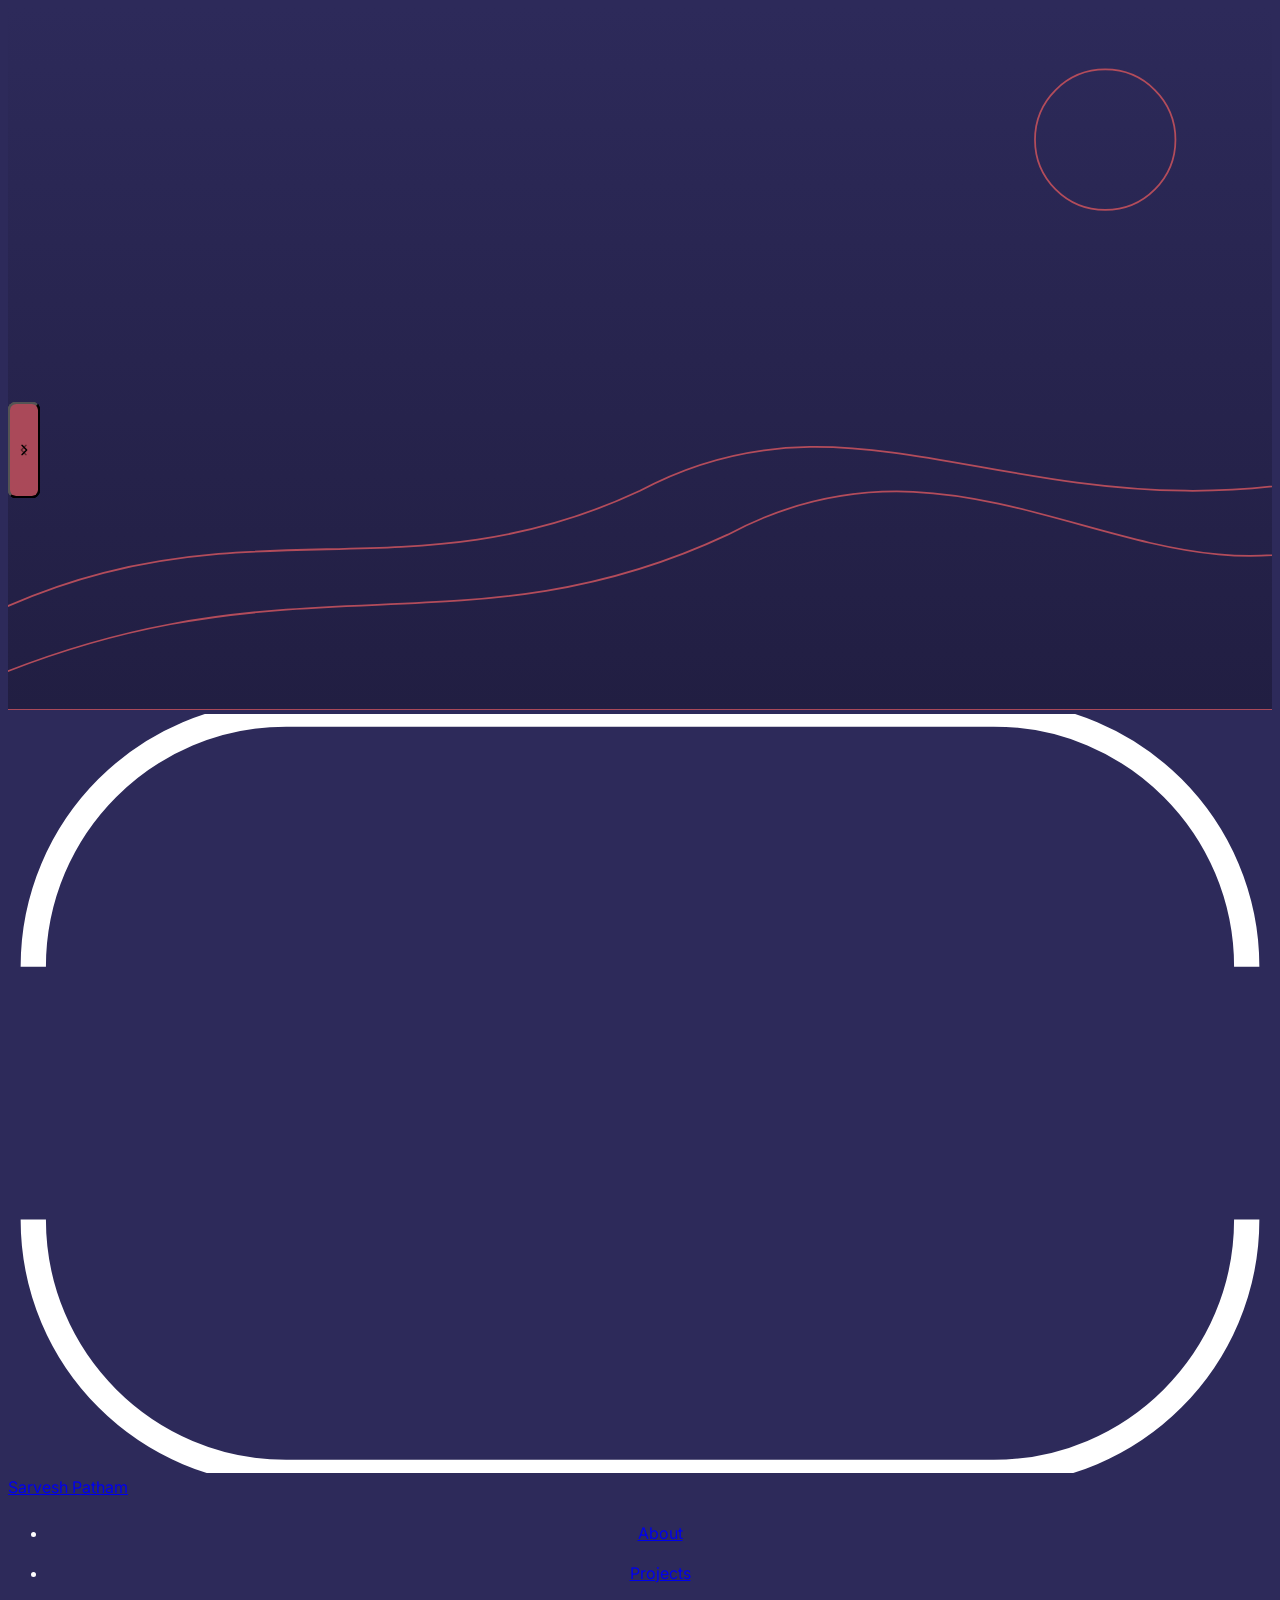
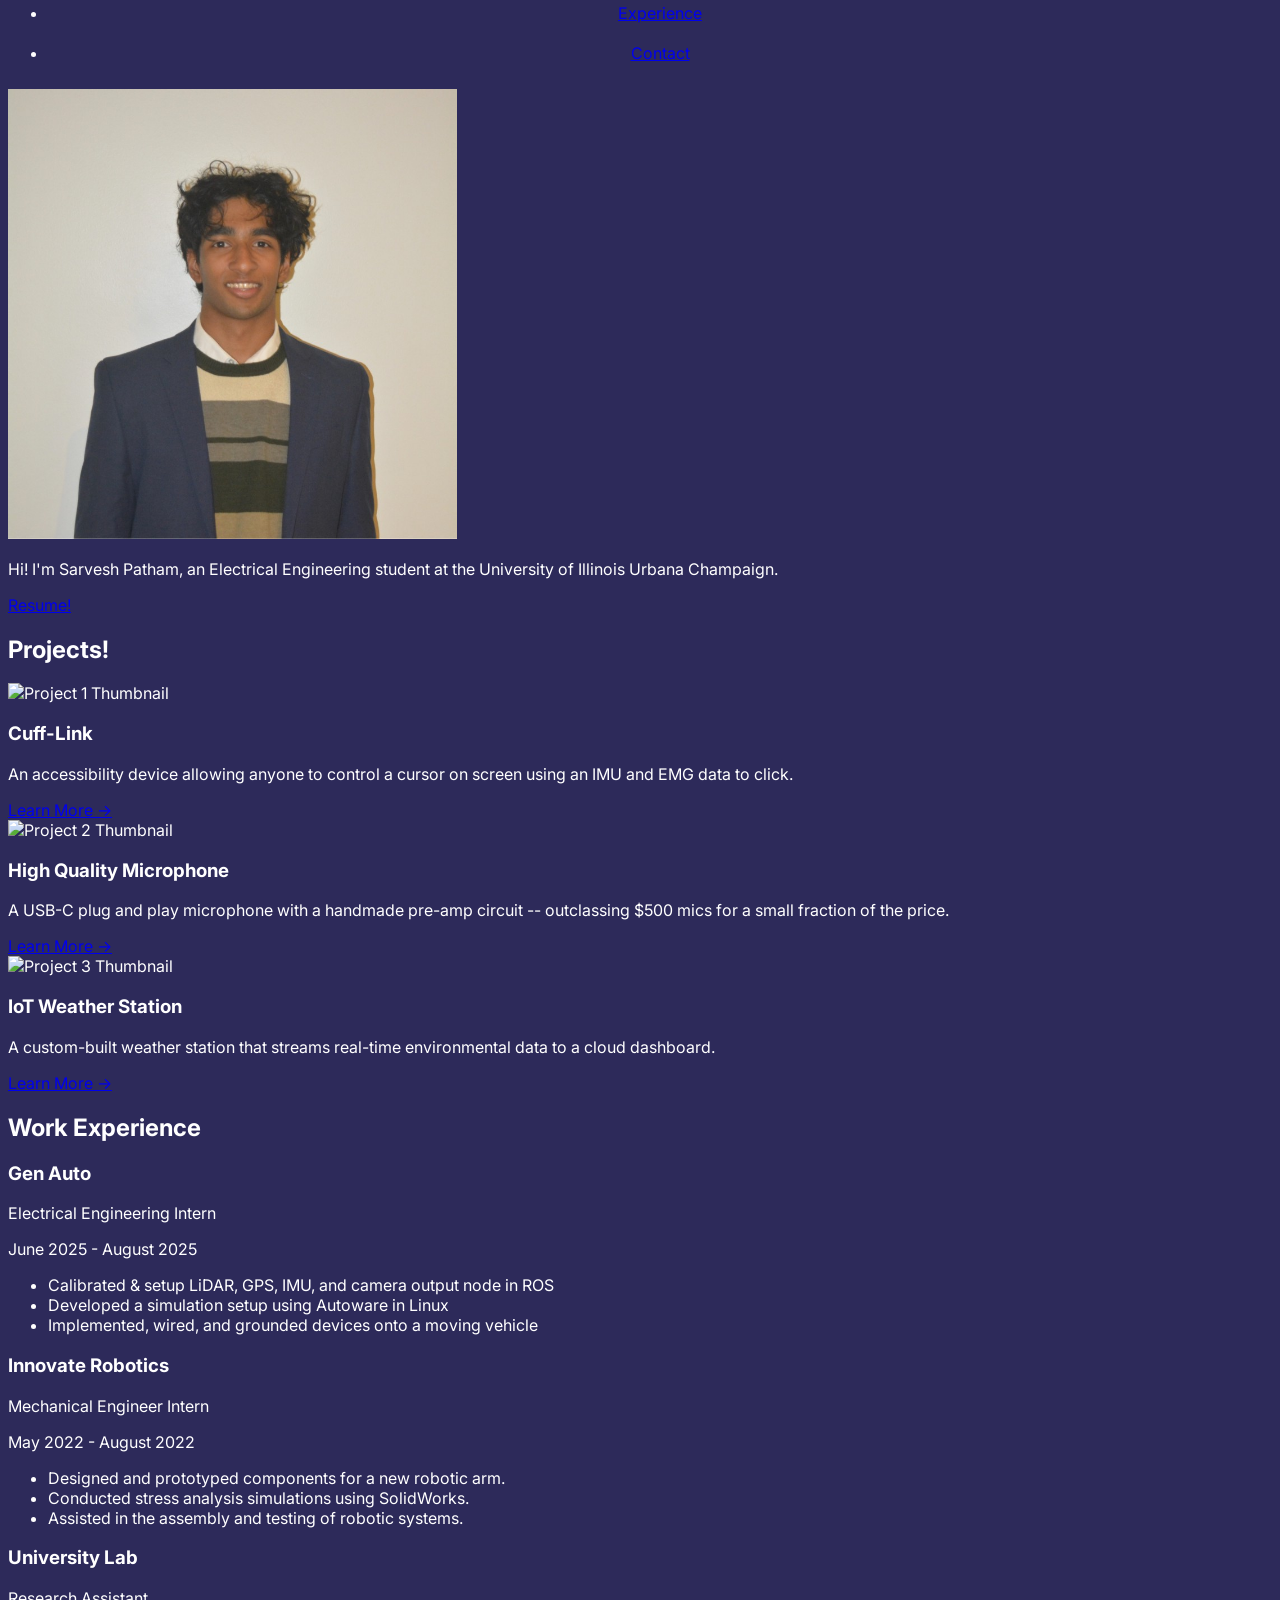
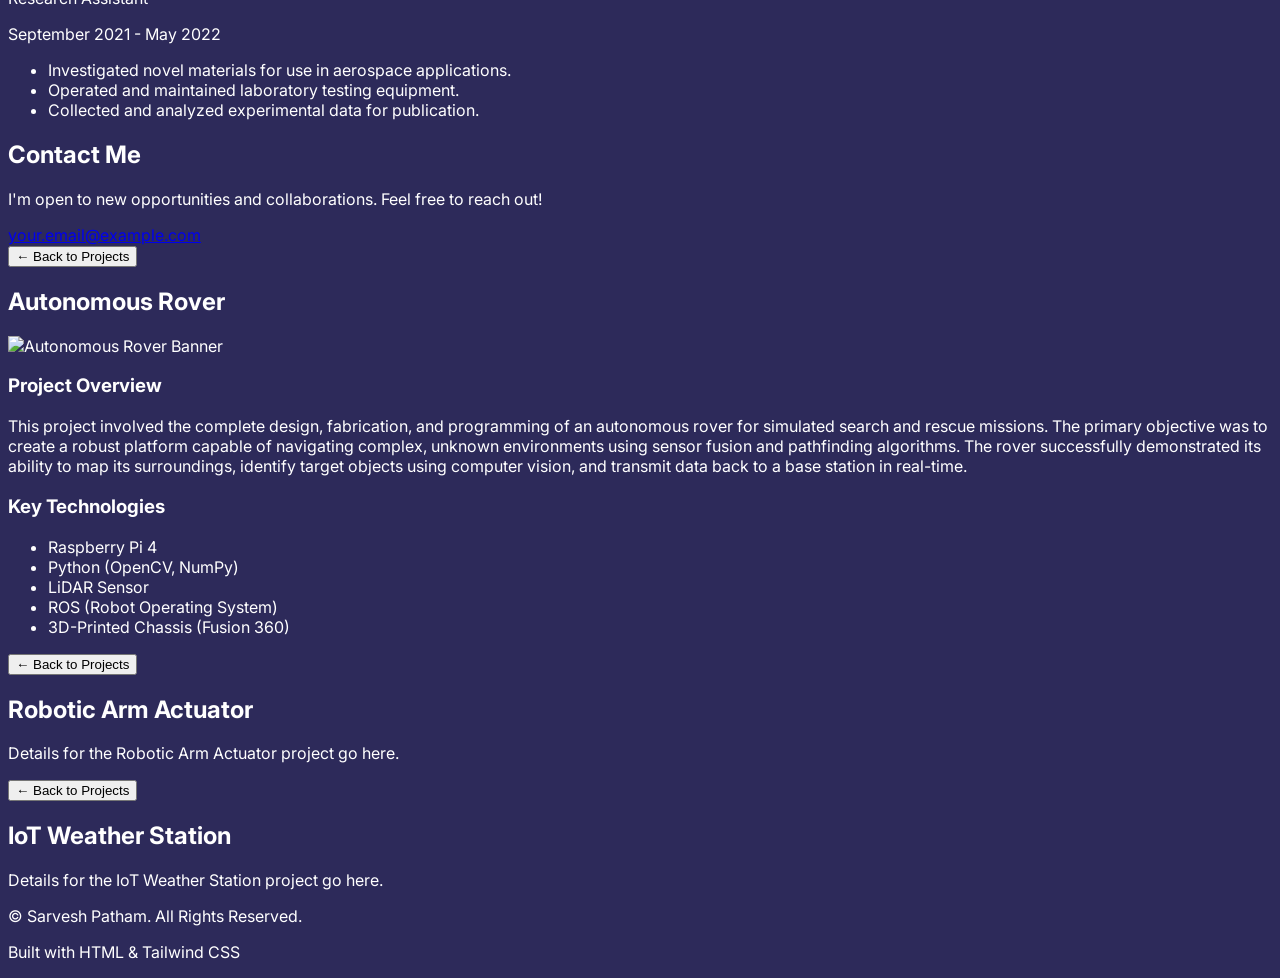
==== index.html @ 32feebdd "added Name, some projects, etc." ====
<!DOCTYPE html>
<html lang="en">
<head>
    <meta charset="UTF-8">
    <meta name="viewport" content="width=device-width, initial-scale=1.0">
    <title>Sarvesh Patham - Engineering Portfolio</title>
    
    <!-- Tailwind CSS -->
    <script src="https://cdn.tailwindcss.com"></script>
    
    <!-- Google Fonts: Inter -->
    <link rel="preconnect" href="https://fonts.googleapis.com">
    <link rel="preconnect" href="https://fonts.gstatic.com" crossorigin>
    <link href="https://fonts.googleapis.com/css2?family=Inter:wght@400;500;700&display=swap" rel="stylesheet">

    <style>
        /* Keyframes for a smoother, more performant glow animation */
        @keyframes smooth-pulse-glow {
            0%, 100% {
                transform: scale(1);
                opacity: 0.7;
            }
            50% {
                transform: scale(1.02); /* Slightly expand the glow layer */
                opacity: 1;
            }
        }

        /* The card container needs a relative position for the pseudo-element */
        .pulse-on-hover {
            position: relative;
        }

        /* Create a pseudo-element to act as the dedicated glow layer */
        .pulse-on-hover::after {
            content: '';
            position: absolute;
            top: 0;
            left: 0;
            right: 0;
            bottom: 0;
            border-radius: 0.75rem; /* Matches the parent card's rounded-xl */
            /* New, smaller glow effect */
            box-shadow: 0 0 15px rgba(179, 76, 91, 0.5);
            opacity: 0; /* Hidden by default */
            z-index: -1; /* Positioned behind the card content */
            transition: opacity 0.3s ease-in-out;
        }

        /* On hover, make the glow visible and start the animation */
        .pulse-on-hover:hover::after {
            opacity: 1;
            animation: smooth-pulse-glow 4s infinite ease-in-out;
        }

        /* Custom styles for the new color palette */
        html {
            scroll-behavior: smooth; /* Enables smooth scrolling for anchor links */
        }
        
        body {
            font-family: 'Inter', sans-serif;
            /* New dark blue-toned purple background */
            background-color: #2d2a5a;
            color: #ffffff;
        }
        
        /* Styles for the curved hover effect on navigation links */
        .nav-item-container {
            padding: 0.5rem 1rem;
            border: 2px solid transparent; 
            border-radius: 1.5rem; /* This creates the curved shape */
            transition: border-color 0.3s ease-in-out, box-shadow 0.3s ease-in-out;
            cursor: pointer;
            text-align: center; /* Centers the text inside */
        }

        .nav-item-container:hover {
            /* New TEAL border and shadow color on hover */
            border-color: rgba(76, 179, 164, 0.5);
            box-shadow: 0 0 10px rgba(76, 179, 164, 0.5);
        }
        
        /* Custom scrollbar hiding */
        .no-scrollbar::-webkit-scrollbar {
            display: none;
        }
        .no-scrollbar {
            -ms-overflow-style: none;  /* IE and Edge */
            scrollbar-width: none;  /* Firefox */
        }

        /* New styles for the scroll buttons */
        .scroller-btn {
            position: absolute;
            top: 50%;
            transform: translateY(-50%);
            z-index: 10;
            background-color: rgba(179, 76, 91, 0.5); /* #B34C5B with opacity */
            transition: all 0.3s ease;
            width: 2rem; /* Thin width */
            height: 6rem; /* Vertical height */
            border-radius: 0.5rem; /* Rounded corners */
            display: flex;
            align-items: center;
            justify-content: center;
        }

        .scroller-btn:hover {
            background-color: #B34C5B;
            box-shadow: 0 0 15px rgba(179, 76, 91, 0.7);
        }
    </style>
</head>
<body class="antialiased">

    <!-- SVG Background -->
    <svg class="fixed top-0 left-0 w-full h-full z-[-10] opacity-50" preserveAspectRatio="xMidYMid slice" viewBox="0 0 1440 800">
        <defs>
            <linearGradient id="skyGradient" x1="0.5" y1="0" x2="0.5" y2="1">
                <stop offset="0%" stop-color="#2d2a5a" />
                <stop offset="100%" stop-color="#211e42" />
            </linearGradient>
        </defs>
        <rect width="1440" height="800" fill="url(#skyGradient)" />
        <!-- Sun moved to the right -->
        <circle cx="1250" cy="150" r="80" stroke="#B34C5B" stroke-width="2" fill="none" />
        <path d="M-200 800 C 200 500, 400 700, 720 550 C 1000 400, 1200 650, 1640 500 L 1640 800 Z" stroke="#B34C5B" stroke-width="2" fill="none" />
        <path d="M-100 800 C 300 600, 500 750, 820 600 C 1100 450, 1300 700, 1540 600 L 1540 800 Z" stroke="#B34C5B" stroke-width="2" fill="none" />
    </svg>


    <!-- Left Sidebar Navigation -->
    <nav class="fixed top-0 left-0 h-screen w-44 bg-[#2d2a5a]/50 backdrop-blur-sm p-6 flex flex-col z-50">
        <div class="mb-12 relative flex items-center justify-center h-20">
            <!-- Decorative Line Art -->
            <svg class="absolute top-0 left-0 w-full h-full text-[#B34C5B] opacity-40 pointer-events-none" viewBox="0 0 100 60" fill="none" xmlns="http://www.w3.org/2000/svg" preserveAspectRatio="none">
                <path d="M2 20C2 8.95431 10.9543 0 22 0H78C89.0457 0 98 8.95431 98 20" stroke="currentColor" stroke-width="2"/>
                <path d="M2 40C2 51.0457 10.9543 60 22 60H78C89.0457 60 98 51.0457 98 40" stroke="currentColor" stroke-width="2"/>
            </svg>
            <!-- Link now goes to the #about section -->
            <a href="#about" class="main-nav-link text-3xl font-bold text-white hover:text-[#e08a98] transition-colors relative z-10 text-center">Sarvesh Patham</a>
        </div>
        <ul class="flex flex-col space-y-6">
            <li><div class="nav-item-container" data-target="#about"><a href="#about" class="text-lg pointer-events-none">About</a></div></li>
            <li><div class="nav-item-container" data-target="#projects"><a href="#projects" class="text-lg pointer-events-none">Projects</a></div></li>
            <li><div class="nav-item-container" data-target="#experience"><a href="#experience" class="text-lg pointer-events-none">Experience</a></div></li>
            <li><div class="nav-item-container" data-target="#contact"><a href="#contact" class="text-lg pointer-events-none">Contact</a></div></li>
        </ul>
    </nav>

    <!-- Main Content Wrapper -->
    <div class="ml-44">
        <main class="container mx-auto px-12">
            
            <div id="main-content-container">
                <!-- About Me Section -->
                <section id="about" class="pt-8 pb-20">
                    <div class="flex flex-col md:flex-row items-center justify-center gap-10">
                        <!-- Dog image placeholder - now taller -->
                        <img src="Portrait.jpg" alt="photo" class="w-full max-w-sm md:w-1/2 rounded-lg shadow-lg object-cover" style="max-height: 450px;">
                        <!-- Biography text -->
                        <div class="md:w-1/2 text-center md:text-left">
                             <p class="text-xl md:text-2xl text-gray-200">
                                Hi! I'm Sarvesh Patham, an Electrical Engineering student at the University of Illinois Urbana Champaign.
                            </p>
                            <!-- Resume Button -->
                            <a href="#" class="mt-8 inline-block bg-[#B34C5B] text-white font-bold py-2 px-8 rounded-full hover:bg-opacity-80 transition-all text-lg shadow-lg">Resume!</a>
                        </div>
                    </div>
                </section>

                <!-- Projects Section -->
                <section id="projects" class="py-20">
                    <h2 class="text-4xl font-bold text-center mb-12">Projects!</h2>
                    <div id="projects-wrapper" class="relative">
                        <!-- Left Scroll Button -->
                        <button id="projects-scroll-left" class="scroller-btn left-[-1rem]">
                            <svg class="w-6 h-6 text-white" fill="none" stroke="currentColor" viewBox="0 0 24 24" xmlns="http://www.w3.org/2000/svg"><path stroke-linecap="round" stroke-linejoin="round" stroke-width="2" d="M15 19l-7-7 7-7"></path></svg>
                        </button>
                        
                        <!-- Projects Swipe Container -->
                        <div id="projects-container" class="flex overflow-x-auto space-x-8 p-4 no-scrollbar snap-x snap-mandatory">
                            <!-- Project Card 1 -->
                            <div class="project-card flex-none w-10/12 md:w-2/5 bg-[#3a8c82]/80 backdrop-blur-sm rounded-xl overflow-hidden transform hover:-translate-y-1 transition-transform duration-300 pulse-on-hover snap-center">
                                <img src="https://placehold.co/600x400/4CB3A4/ffffff?text=Project+Image" alt="Project 1 Thumbnail" class="w-full h-56 object-cover">
                                <div class="p-6">
                                    <h3 class="text-2xl font-bold mb-2">Cuff-Link</h3>
                                    <p class="text-gray-300 mb-4">
                                        An accessibility device allowing anyone to control a cursor on screen using an IMU and EMG data to click.
                                    </p>
                                    <a href="#project-detail-1" class="project-link text-[#B34C5B] font-semibold hover:underline">Learn More &rarr;</a>
                                </div>
                            </div>

                            <!-- Project Card 2 -->
                            <div class="project-card flex-none w-10/12 md:w-2/5 bg-[#3a8c82]/80 backdrop-blur-sm rounded-xl overflow-hidden transform hover:-translate-y-1 transition-transform duration-300 pulse-on-hover snap-center">
                                <img src="https://placehold.co/600x400/4CB3A4/ffffff?text=Project+Image" alt="Project 2 Thumbnail" class="w-full h-56 object-cover">
                                <div class="p-6">
                                    <h3 class="text-2xl font-bold mb-2">High Quality Microphone</h3>
                                    <p class="text-gray-300 mb-4">
                                        A USB-C plug and play microphone with a handmade pre-amp circuit -- outclassing $500 mics for a small fraction of the price.
                                    </p>
                                    <a href="#project-detail-2" class="project-link text-[#B34C5B] font-semibold hover:underline">Learn More &rarr;</a>
                                </div>
                            </div>

                            <!-- Project Card 3 -->
                            <div class="project-card flex-none w-10/12 md:w-2/5 bg-[#3a8c82]/80 backdrop-blur-sm rounded-xl overflow-hidden transform hover:-translate-y-1 transition-transform duration-300 pulse-on-hover snap-center">
                                <img src="https://placehold.co/600x400/4CB3A4/ffffff?text=Project+Image" alt="Project 3 Thumbnail" class="w-full h-56 object-cover">
                                <div class="p-6">
                                    <h3 class="text-2xl font-bold mb-2">IoT Weather Station</h3>
                                    <p class="text-gray-300 mb-4">
                                        A custom-built weather station that streams real-time environmental data to a cloud dashboard.
                                    </p>
                                    <a href="#project-detail-3" class="project-link text-[#B34C5B] font-semibold hover:underline">Learn More &rarr;</a>
                                </div>
                            </div>
                        </div>
                        
                        <!-- Right Scroll Button -->
                         <button id="projects-scroll-right" class="scroller-btn right-[-1rem]">
                            <svg class="w-6 h-6 text-white" fill="none" stroke="currentColor" viewBox="0 0 24 24" xmlns="http://www.w3.org/2000/svg"><path stroke-linecap="round" stroke-linejoin="round" stroke-width="2" d="M9 5l7 7-7 7"></path></svg>
                        </button>
                    </div>
                </section>

                <!-- Experience Section -->
                <section id="experience" class="py-20">
                    <h2 class="text-4xl font-bold text-center mb-12">Work Experience</h2>
                    <div class="relative">
                        <!-- Left Scroll Button -->
                        <button id="exp-scroll-left" class="scroller-btn left-[-1rem]">
                            <svg class="w-6 h-6 text-white" fill="none" stroke="currentColor" viewBox="0 0 24 24" xmlns="http://www.w3.org/2000/svg"><path stroke-linecap="round" stroke-linejoin="round" stroke-width="2" d="M15 19l-7-7 7-7"></path></svg>
                        </button>

                        <!-- Experience Swipe Container -->
                        <div id="experience-container" class="flex overflow-x-auto space-x-8 p-4 no-scrollbar snap-x snap-mandatory">
                            <!-- Experience Card 1 -->
                            <div class="experience-card flex-none w-10/12 md:w-2/5 bg-[#3a8c82]/80 backdrop-blur-sm rounded-lg p-6 snap-center">
                                <h3 class="text-2xl font-bold">Gen Auto</h3>
                                <p class="text-[#e08a98] font-semibold">Electrical Engineering Intern</p>
                                <p class="text-gray-400 mb-4">June 2025 - August 2025</p>
                                <ul class="list-disc list-inside text-gray-300 space-y-2">
                                    <li>Calibrated & setup LiDAR, GPS, IMU, and camera output node in ROS</li>
                                    <li>Developed a simulation setup using Autoware in Linux</li>
                                    <li>Implemented, wired, and grounded devices onto a moving vehicle</li>
                                </ul>
                            </div>
                            <!-- Experience Card 2 -->
                            <div class="experience-card flex-none w-10/12 md:w-2/5 bg-[#3a8c82]/80 backdrop-blur-sm rounded-lg p-6 snap-center">
                                <h3 class="text-2xl font-bold">Innovate Robotics</h3>
                                <p class="text-[#e08a98] font-semibold">Mechanical Engineer Intern</p>
                                <p class="text-gray-400 mb-4">May 2022 - August 2022</p>
                                <ul class="list-disc list-inside text-gray-300 space-y-2">
                                    <li>Designed and prototyped components for a new robotic arm.</li>
                                    <li>Conducted stress analysis simulations using SolidWorks.</li>
                                    <li>Assisted in the assembly and testing of robotic systems.</li>
                                </ul>
                            </div>
                            <!-- Experience Card 3 -->
                            <div class="experience-card flex-none w-10/12 md:w-2/5 bg-[#3a8c82]/80 backdrop-blur-sm rounded-lg p-6 snap-center">
                                <h3 class="text-2xl font-bold">University Lab</h3>
                                <p class="text-[#e08a98] font-semibold">Research Assistant</p>
                                <p class="text-gray-400 mb-4">September 2021 - May 2022</p>
                                <ul class="list-disc list-inside text-gray-300 space-y-2">
                                    <li>Investigated novel materials for use in aerospace applications.</li>
                                    <li>Operated and maintained laboratory testing equipment.</li>
                                    <li>Collected and analyzed experimental data for publication.</li>
                                </ul>
                            </div>
                        </div>

                        <!-- Right Scroll Button -->
                        <button id="exp-scroll-right" class="scroller-btn right-[-1rem]">
                            <svg class="w-6 h-6 text-white" fill="none" stroke="currentColor" viewBox="0 0 24 24" xmlns="http://www.w3.org/2000/svg"><path stroke-linecap="round" stroke-linejoin="round" stroke-width="2" d="M9 5l7 7-7 7"></path></svg>
                        </button>
                    </div>
                </section>

                <!-- Contact Section (Placeholder) -->
                <section id="contact" class="text-center py-20">
                     <h2 class="text-4xl font-bold text-center mb-6">Contact Me</h2>
                     <p class="text-xl text-gray-300 mb-8">I'm open to new opportunities and collaborations. Feel free to reach out!</p>
                     <a href="mailto:your.email@example.com" class="mt-8 inline-block bg-[#B34C5B] text-white font-bold py-3 px-8 rounded-lg text-lg hover:bg-opacity-80 transition-all">
                        your.email@example.com
                    </a>
                </section>
            </div>

            <!-- Hidden Project Detail Sections -->
            <div id="project-details-container" class="hidden">
                <!-- Project 1 Detail Page -->
                <section id="project-detail-1" class="project-detail-page hidden py-8">
                    <button class="back-to-projects-btn text-[#e08a98] font-semibold hover:underline mb-8">&larr; Back to Projects</button>
                    <h2 class="text-5xl font-bold mb-4">Autonomous Rover</h2>
                    <img src="https://placehold.co/1200x600/4CB3A4/ffffff?text=Rover+Banner" alt="Autonomous Rover Banner" class="w-full rounded-lg shadow-lg mb-8">
                    <div class="grid grid-cols-1 md:grid-cols-3 gap-8">
                        <div class="md:col-span-2">
                            <h3 class="text-3xl font-bold mb-4">Project Overview</h3>
                            <p class="text-lg text-gray-300 leading-relaxed">
                                This project involved the complete design, fabrication, and programming of an autonomous rover for simulated search and rescue missions. The primary objective was to create a robust platform capable of navigating complex, unknown environments using sensor fusion and pathfinding algorithms. The rover successfully demonstrated its ability to map its surroundings, identify target objects using computer vision, and transmit data back to a base station in real-time.
                            </p>
                        </div>
                        <div>
                            <h3 class="text-3xl font-bold mb-4">Key Technologies</h3>
                            <ul class="list-disc list-inside text-lg text-gray-300 space-y-2">
                                <li>Raspberry Pi 4</li>
                                <li>Python (OpenCV, NumPy)</li>
                                <li>LiDAR Sensor</li>
                                <li>ROS (Robot Operating System)</li>
                                <li>3D-Printed Chassis (Fusion 360)</li>
                            </ul>
                        </div>
                    </div>
                </section>

                <!-- Project 2 Detail Page (Template) -->
                <section id="project-detail-2" class="project-detail-page hidden py-8">
                    <button class="back-to-projects-btn text-[#e08a98] font-semibold hover:underline mb-8">&larr; Back to Projects</button>
                    <h2 class="text-5xl font-bold mb-4">Robotic Arm Actuator</h2>
                     <p class="text-lg text-gray-300">Details for the Robotic Arm Actuator project go here.</p>
                </section>

                <!-- Project 3 Detail Page (Template) -->
                <section id="project-detail-3" class="project-detail-page hidden py-8">
                    <button class="back-to-projects-btn text-[#e08a98] font-semibold hover:underline mb-8">&larr; Back to Projects</button>
                    <h2 class="text-5xl font-bold mb-4">IoT Weather Station</h2>
                     <p class="text-lg text-gray-300">Details for the IoT Weather Station project go here.</p>
                </section>
            </div>

        </main>

        <!-- Footer -->
        <footer class="bg-gray-900 bg-opacity-50 mt-20">
            <div class="container mx-auto px-6 py-8 text-center text-gray-400">
                <p>&copy; Sarvesh Patham. All Rights Reserved.</p>
                <p class="mt-2">Built with HTML & Tailwind CSS</p>
            </div>
        </footer>
    </div>

    <script>
        // --- Page Navigation Logic ---
        const mainContentContainer = document.getElementById('main-content-container');
        const projectDetailsContainer = document.getElementById('project-details-container');
        const projectLinks = document.querySelectorAll('.project-link');
        const backButtons = document.querySelectorAll('.back-to-projects-btn');
        const navItemContainers = document.querySelectorAll('.nav-item-container');
        const mainNameLink = document.querySelector('a.main-nav-link');

        function showProjectPage(projectId) {
            mainContentContainer.classList.add('hidden');
            projectDetailsContainer.classList.remove('hidden');
            
            document.querySelectorAll('.project-detail-page').forEach(page => {
                page.classList.add('hidden');
            });

            const targetPage = document.querySelector(projectId);
            if (targetPage) {
                targetPage.classList.remove('hidden');
                window.scrollTo(0, 0);
            }
        }

        function showMainContent() {
            projectDetailsContainer.classList.add('hidden');
            mainContentContainer.classList.remove('hidden');
        }

        projectLinks.forEach(link => {
            link.addEventListener('click', (e) => {
                e.preventDefault();
                showProjectPage(link.getAttribute('href'));
            });
        });

        backButtons.forEach(button => {
            button.addEventListener('click', (e) => {
                e.preventDefault();
                showMainContent();
                const projectsSection = document.getElementById('projects');
                projectsSection.scrollIntoView({ behavior: 'smooth', block: 'start' });
            });
        });

        // Corrected Scroll Logic for Sidebar
        function handleNavClick(targetId) {
             const targetElement = document.querySelector(targetId);
            if (!targetElement) return;

            if (mainContentContainer.classList.contains('hidden')) {
                showMainContent();
                requestAnimationFrame(() => {
                     targetElement.scrollIntoView({ behavior: 'smooth', block: 'start' });
                });
            } else {
                targetElement.scrollIntoView({ behavior: 'smooth', block: 'start' });
            }
        }

        navItemContainers.forEach(container => {
            container.addEventListener('click', () => {
                handleNavClick(container.querySelector('a').getAttribute('href'));
            });
        });

        if(mainNameLink) {
            mainNameLink.addEventListener('click', (e) => {
                e.preventDefault();
                handleNavClick(mainNameLink.getAttribute('href'));
            });
        }


        // --- Generic Snap Scroller ---
        function setupSnapScroller(containerId, leftBtnId, rightBtnId, cardSelector) {
            const container = document.getElementById(containerId);
            const leftBtn = document.getElementById(leftBtnId);
            const rightBtn = document.getElementById(rightBtnId);

            if (container && leftBtn && rightBtn) {
                const cards = container.querySelectorAll(cardSelector);
                if (cards.length === 0) return;

                const cardWidth = cards[0].offsetWidth;
                const gap = parseInt(window.getComputedStyle(container).gap, 10) || 32;
                
                rightBtn.addEventListener('click', () => {
                    container.scrollBy({ left: cardWidth + gap, behavior: 'smooth' });
                });

                leftBtn.addEventListener('click', () => {
                    container.scrollBy({ left: -(cardWidth + gap), behavior: 'smooth' });
                });
            }
        }
        setupSnapScroller('experience-container', 'exp-scroll-left', 'exp-scroll-right', '.experience-card');
        setupSnapScroller('projects-container', 'projects-scroll-left', 'projects-scroll-right', '.project-card');

    </script>

</body>
</html>
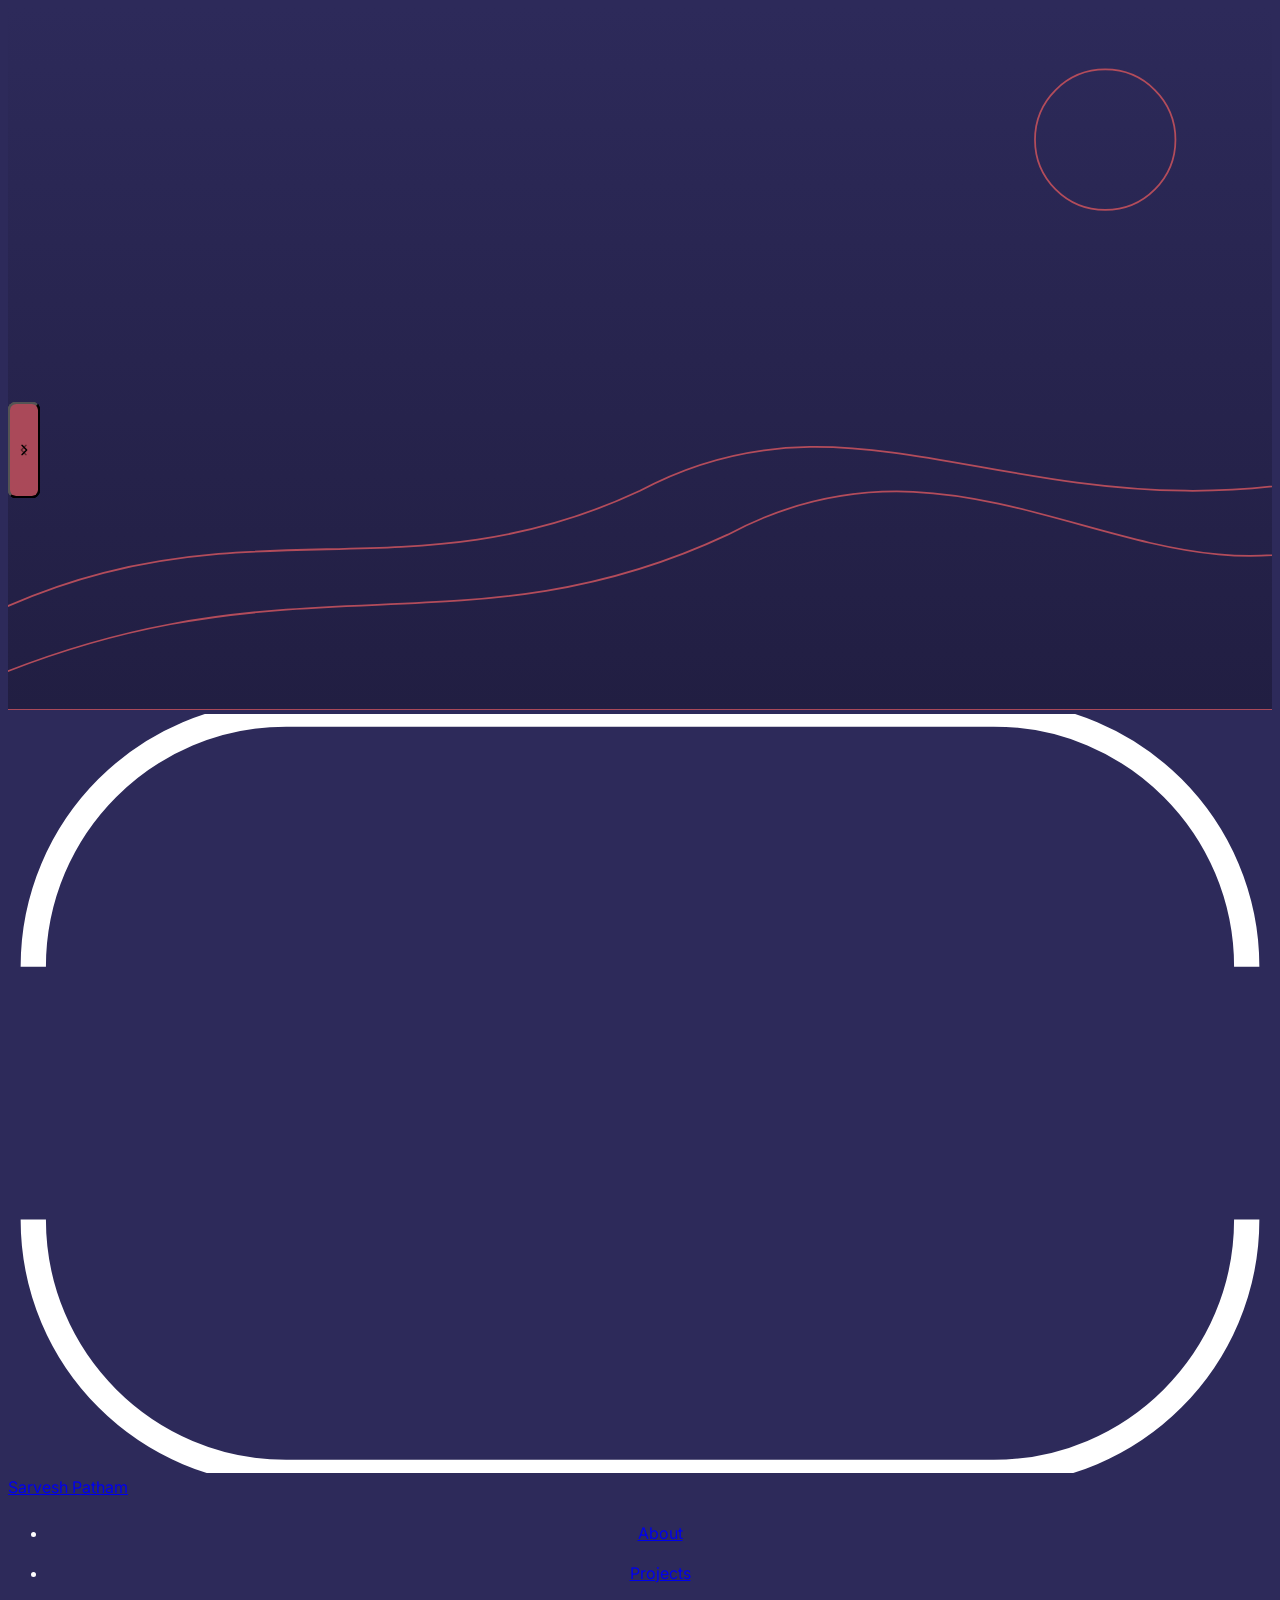
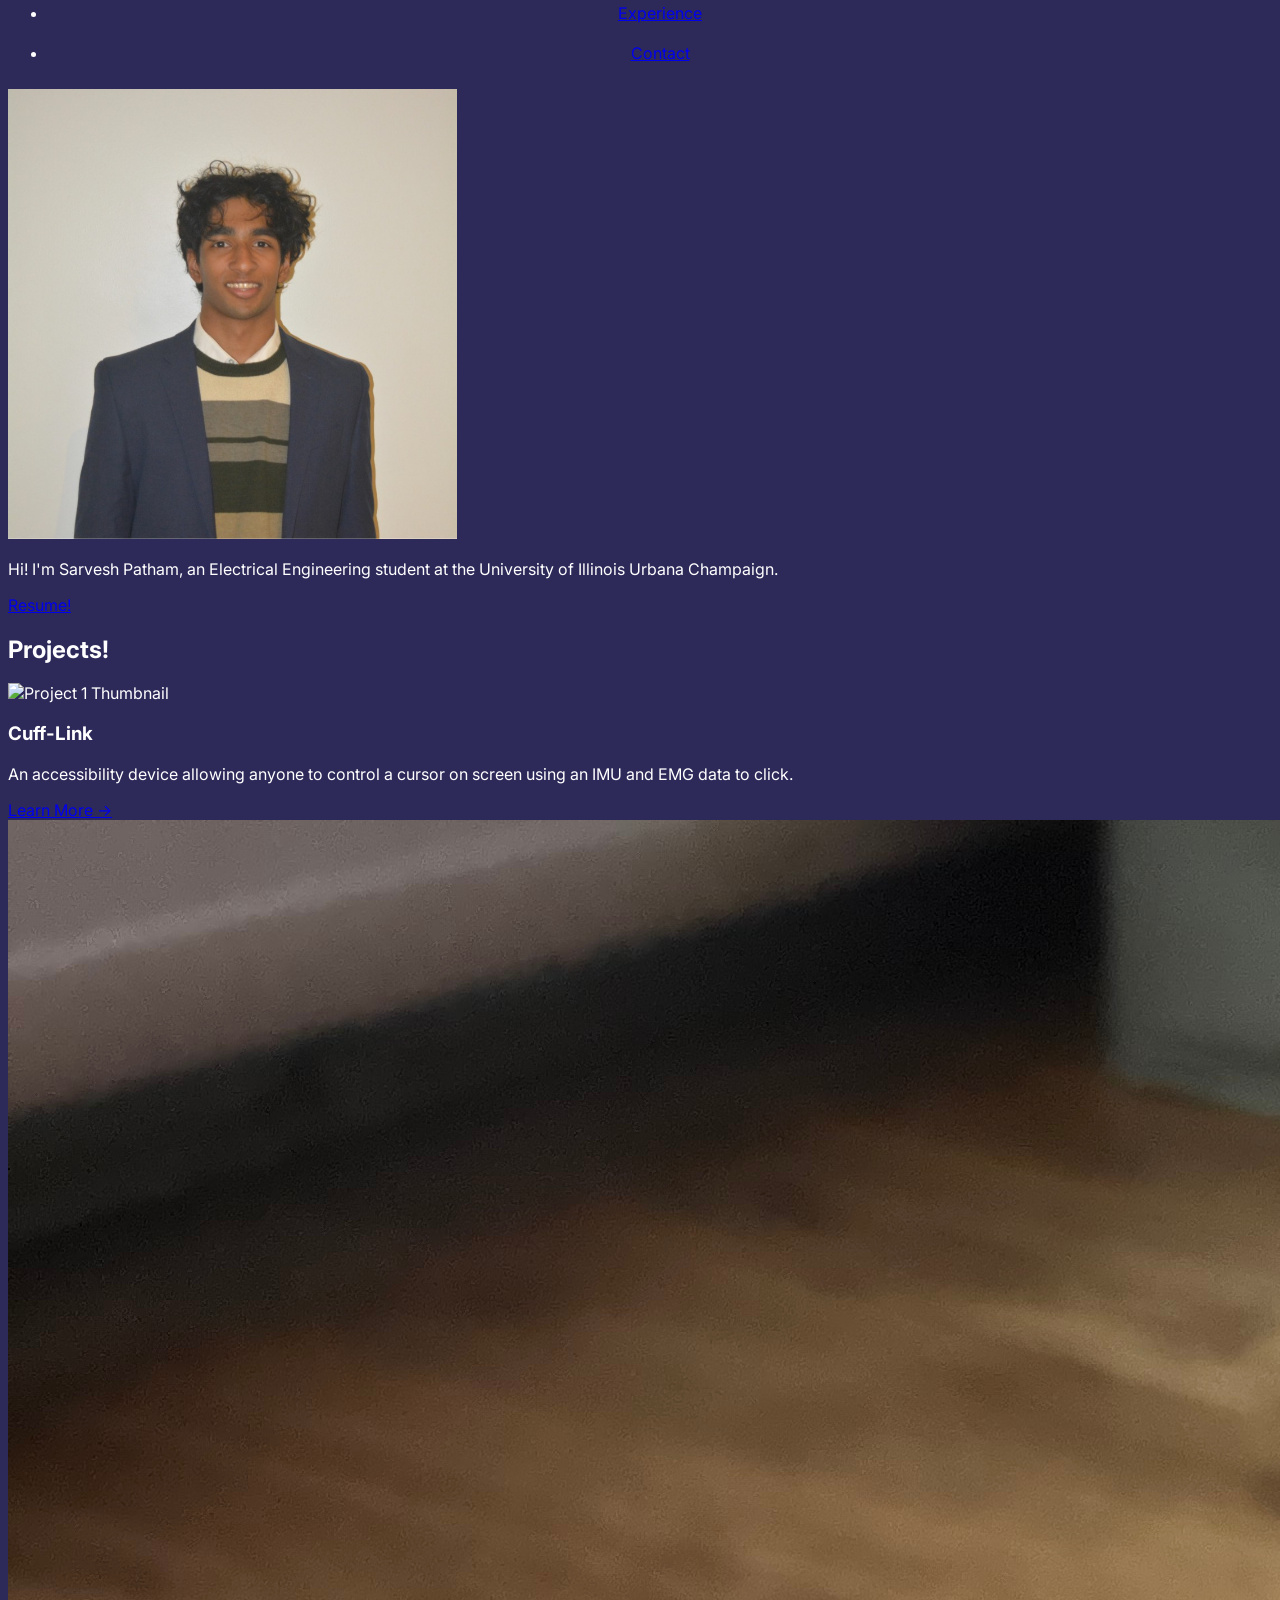
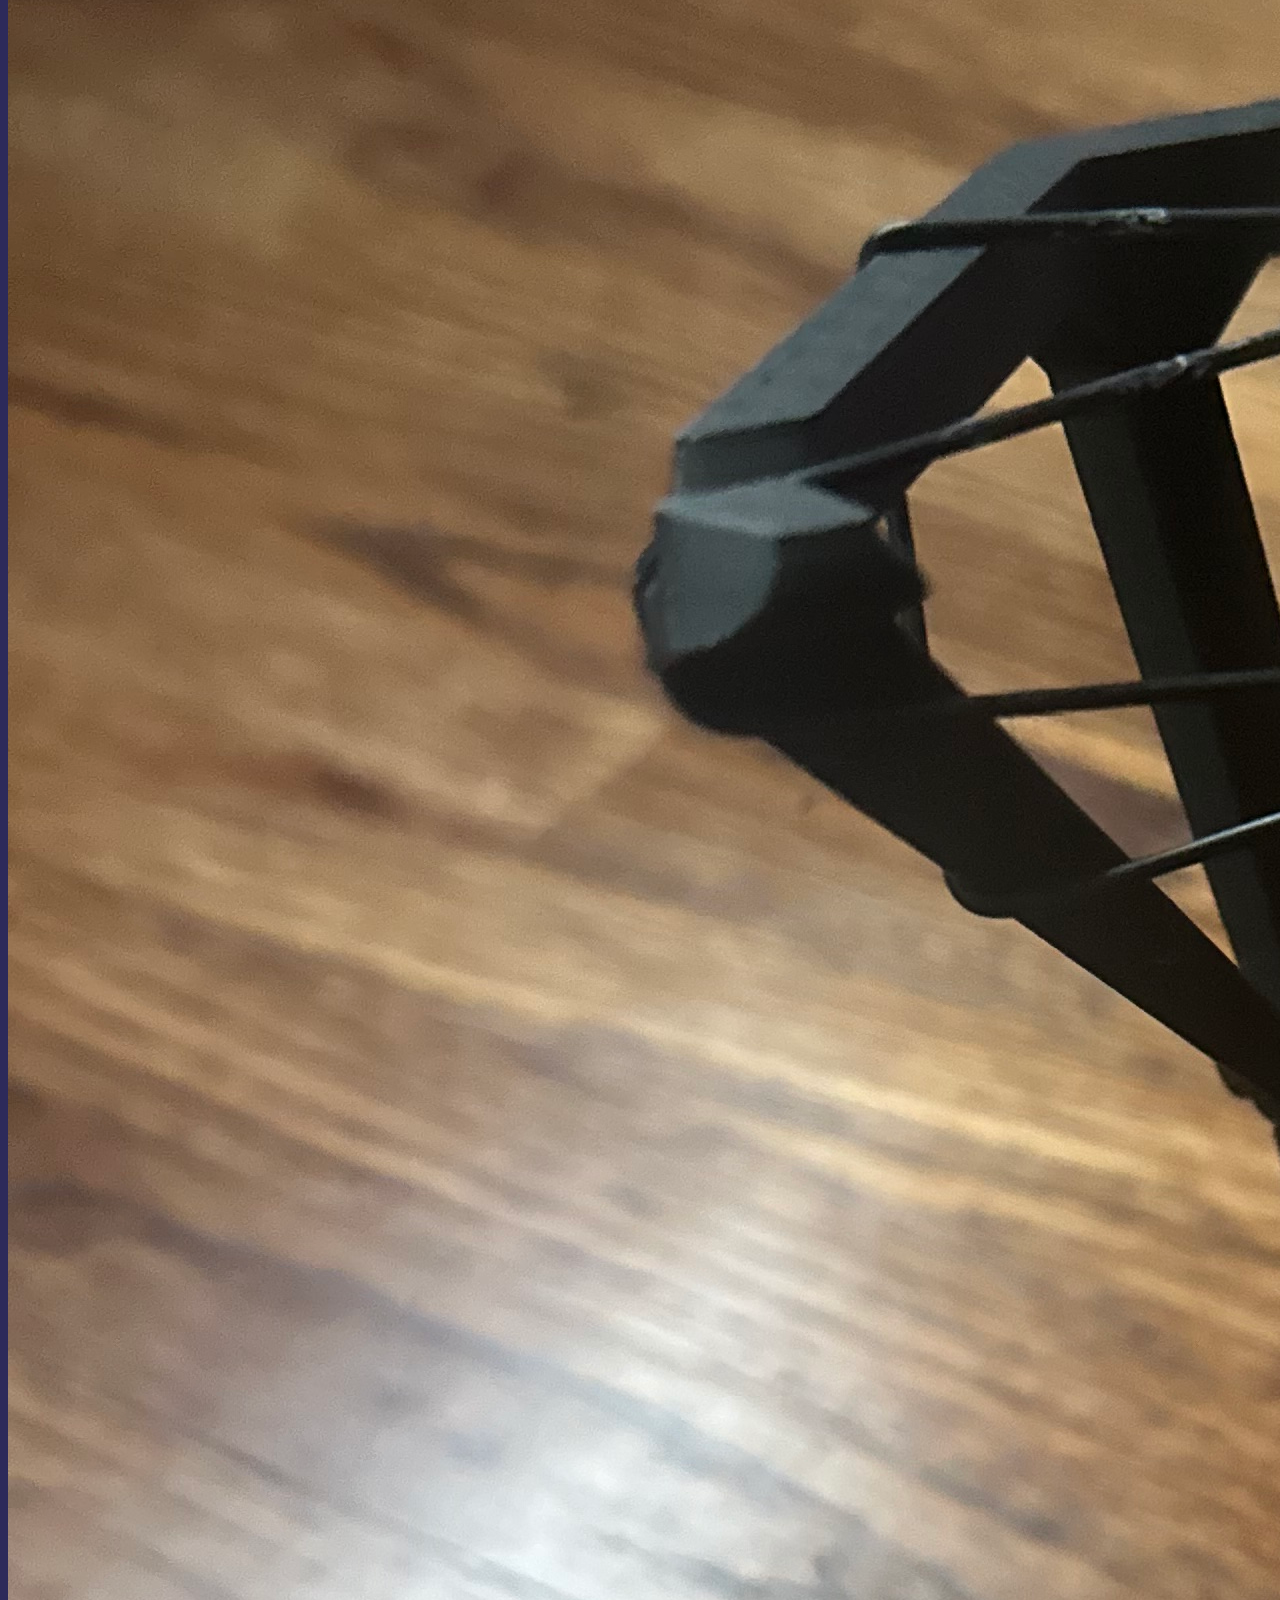
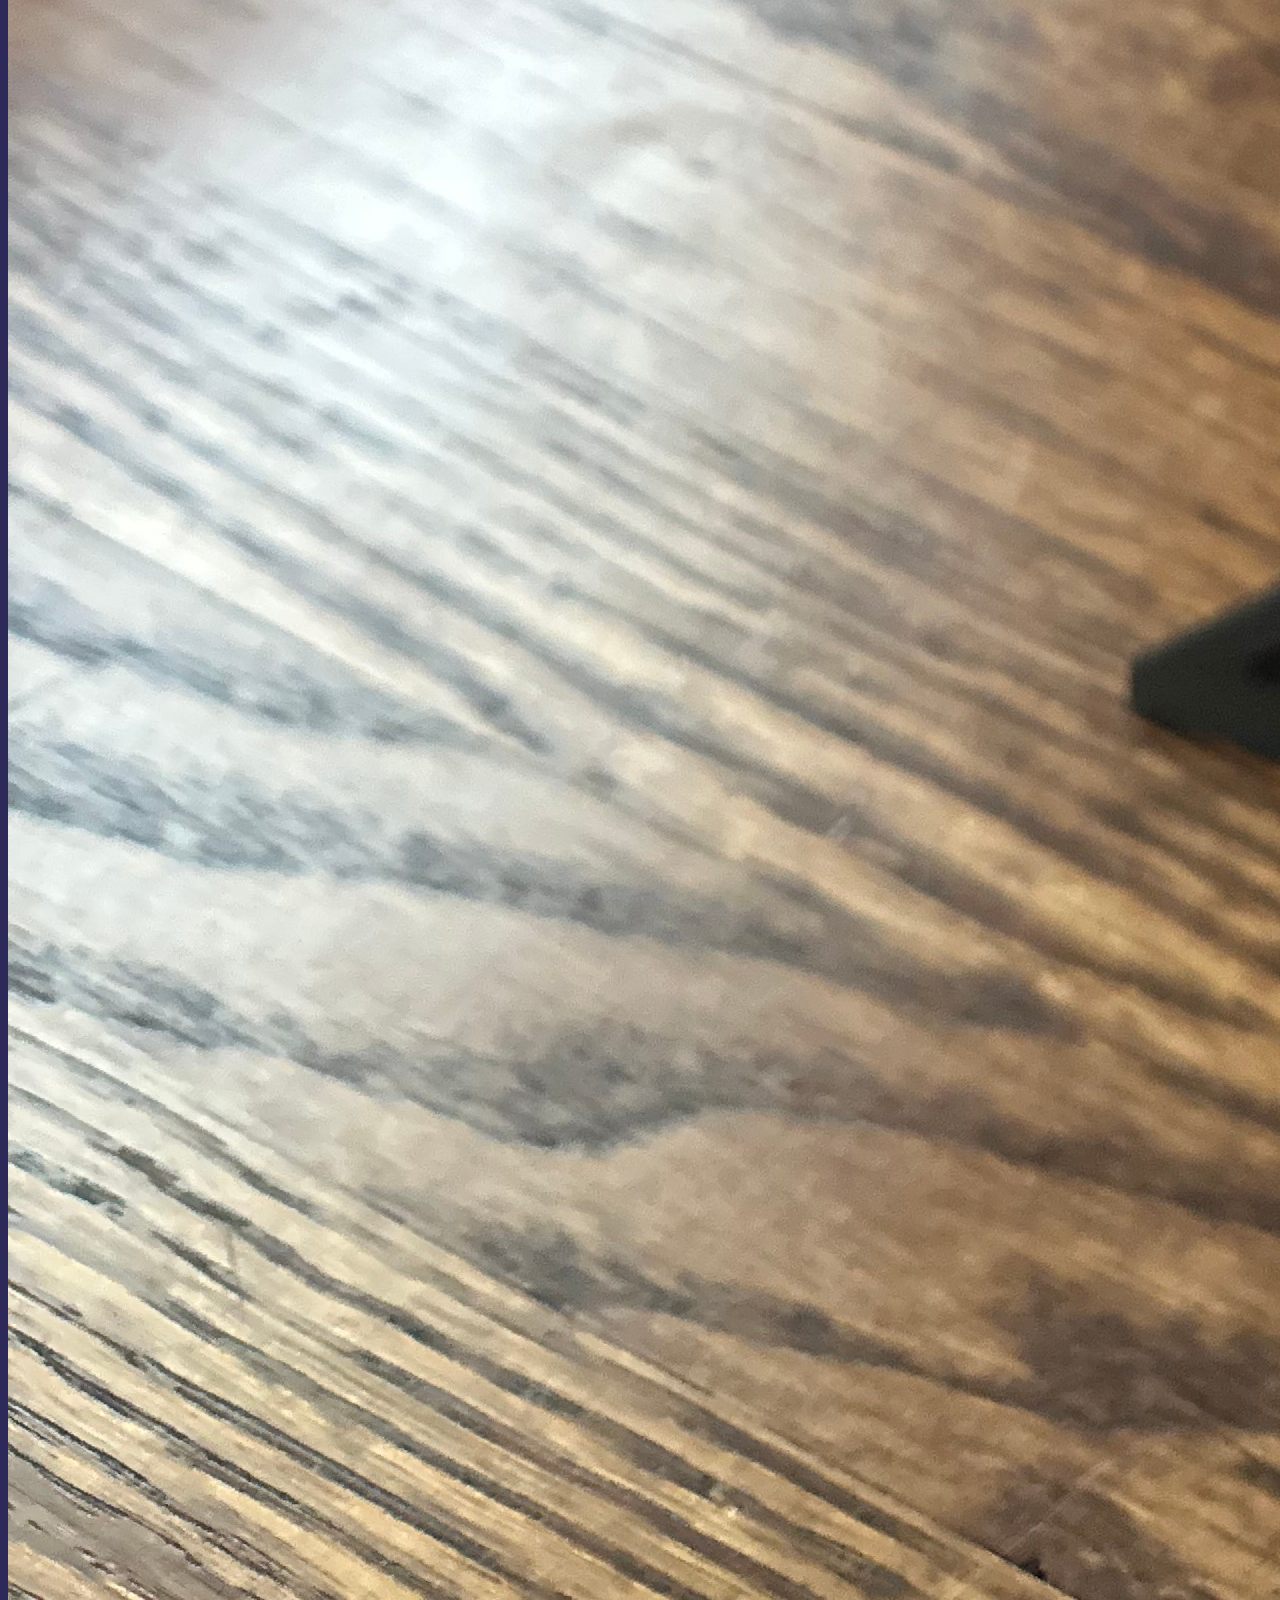
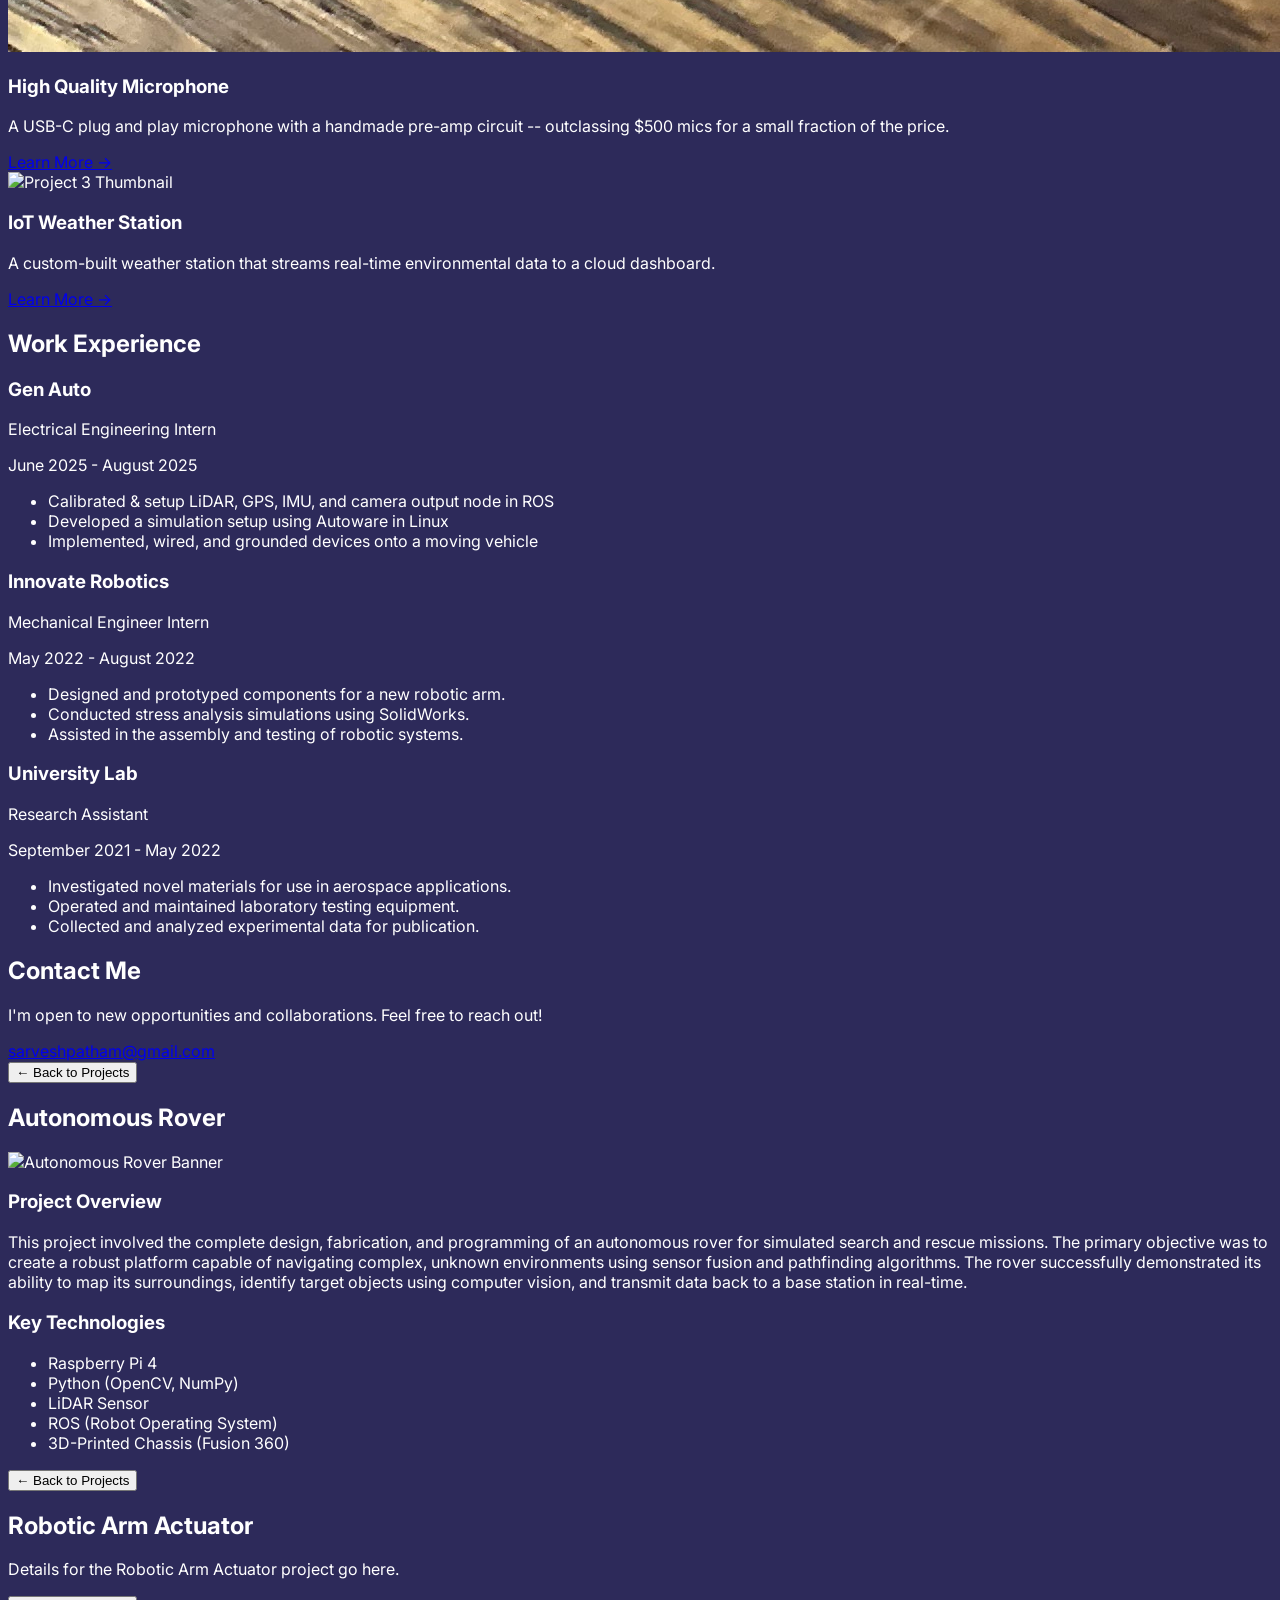
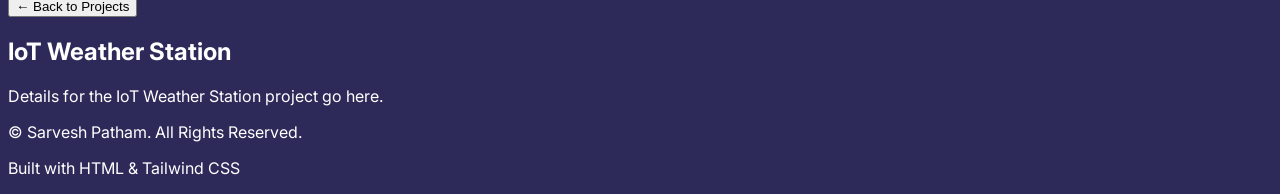
==== commit db6cda03: "added some images and email copy capabilities" ====
--- a/index.html
+++ b/index.html
@@ -165,7 +165,7 @@
                                 Hi! I'm Sarvesh Patham, an Electrical Engineering student at the University of Illinois Urbana Champaign.
                             </p>
                             <!-- Resume Button -->
-                            <a href="#" class="mt-8 inline-block bg-[#B34C5B] text-white font-bold py-2 px-8 rounded-full hover:bg-opacity-80 transition-all text-lg shadow-lg">Resume!</a>
+                            <a href="Resume_Sarvesh_Patham.pdf" class="mt-8 inline-block bg-[#B34C5B] text-white font-bold py-2 px-8 rounded-full hover:bg-opacity-80 transition-all text-lg shadow-lg">Resume!</a>
                         </div>
                     </div>
                 </section>
@@ -183,7 +183,7 @@
                         <div id="projects-container" class="flex overflow-x-auto space-x-8 p-4 no-scrollbar snap-x snap-mandatory">
                             <!-- Project Card 1 -->
                             <div class="project-card flex-none w-10/12 md:w-2/5 bg-[#3a8c82]/80 backdrop-blur-sm rounded-xl overflow-hidden transform hover:-translate-y-1 transition-transform duration-300 pulse-on-hover snap-center">
-                                <img src="https://placehold.co/600x400/4CB3A4/ffffff?text=Project+Image" alt="Project 1 Thumbnail" class="w-full h-56 object-cover">
+                                <img src="CuffLinkPhotoShoot.png" alt="Project 1 Thumbnail" class="w-full h-56 object-cover">
                                 <div class="p-6">
                                     <h3 class="text-2xl font-bold mb-2">Cuff-Link</h3>
                                     <p class="text-gray-300 mb-4">
@@ -195,7 +195,7 @@
 
                             <!-- Project Card 2 -->
                             <div class="project-card flex-none w-10/12 md:w-2/5 bg-[#3a8c82]/80 backdrop-blur-sm rounded-xl overflow-hidden transform hover:-translate-y-1 transition-transform duration-300 pulse-on-hover snap-center">
-                                <img src="https://placehold.co/600x400/4CB3A4/ffffff?text=Project+Image" alt="Project 2 Thumbnail" class="w-full h-56 object-cover">
+                                <img src="Microphone.JPG" alt="Project 2 Thumbnail" class="w-full h-56 object-cover">
                                 <div class="p-6">
                                     <h3 class="text-2xl font-bold mb-2">High Quality Microphone</h3>
                                     <p class="text-gray-300 mb-4">
@@ -282,8 +282,8 @@
                 <section id="contact" class="text-center py-20">
                      <h2 class="text-4xl font-bold text-center mb-6">Contact Me</h2>
                      <p class="text-xl text-gray-300 mb-8">I'm open to new opportunities and collaborations. Feel free to reach out!</p>
-                     <a href="mailto:your.email@example.com" class="mt-8 inline-block bg-[#B34C5B] text-white font-bold py-3 px-8 rounded-lg text-lg hover:bg-opacity-80 transition-all">
-                        your.email@example.com
+                     <a href="mailto:sarveshpatham@gmail.com" class="mt-8 inline-block bg-[#B34C5B] text-white font-bold py-3 px-8 rounded-lg text-lg hover:bg-opacity-80 transition-all" onclick = "navigator.clipboard.writeText('sarveshpatham@gmail.com'); alert('Copied Email!'); return false;">
+                        sarveshpatham@gmail.com
                     </a>
                 </section>
             </div>
@@ -443,4 +443,4 @@
     </script>
 
 </body>
-</html>
+</html>
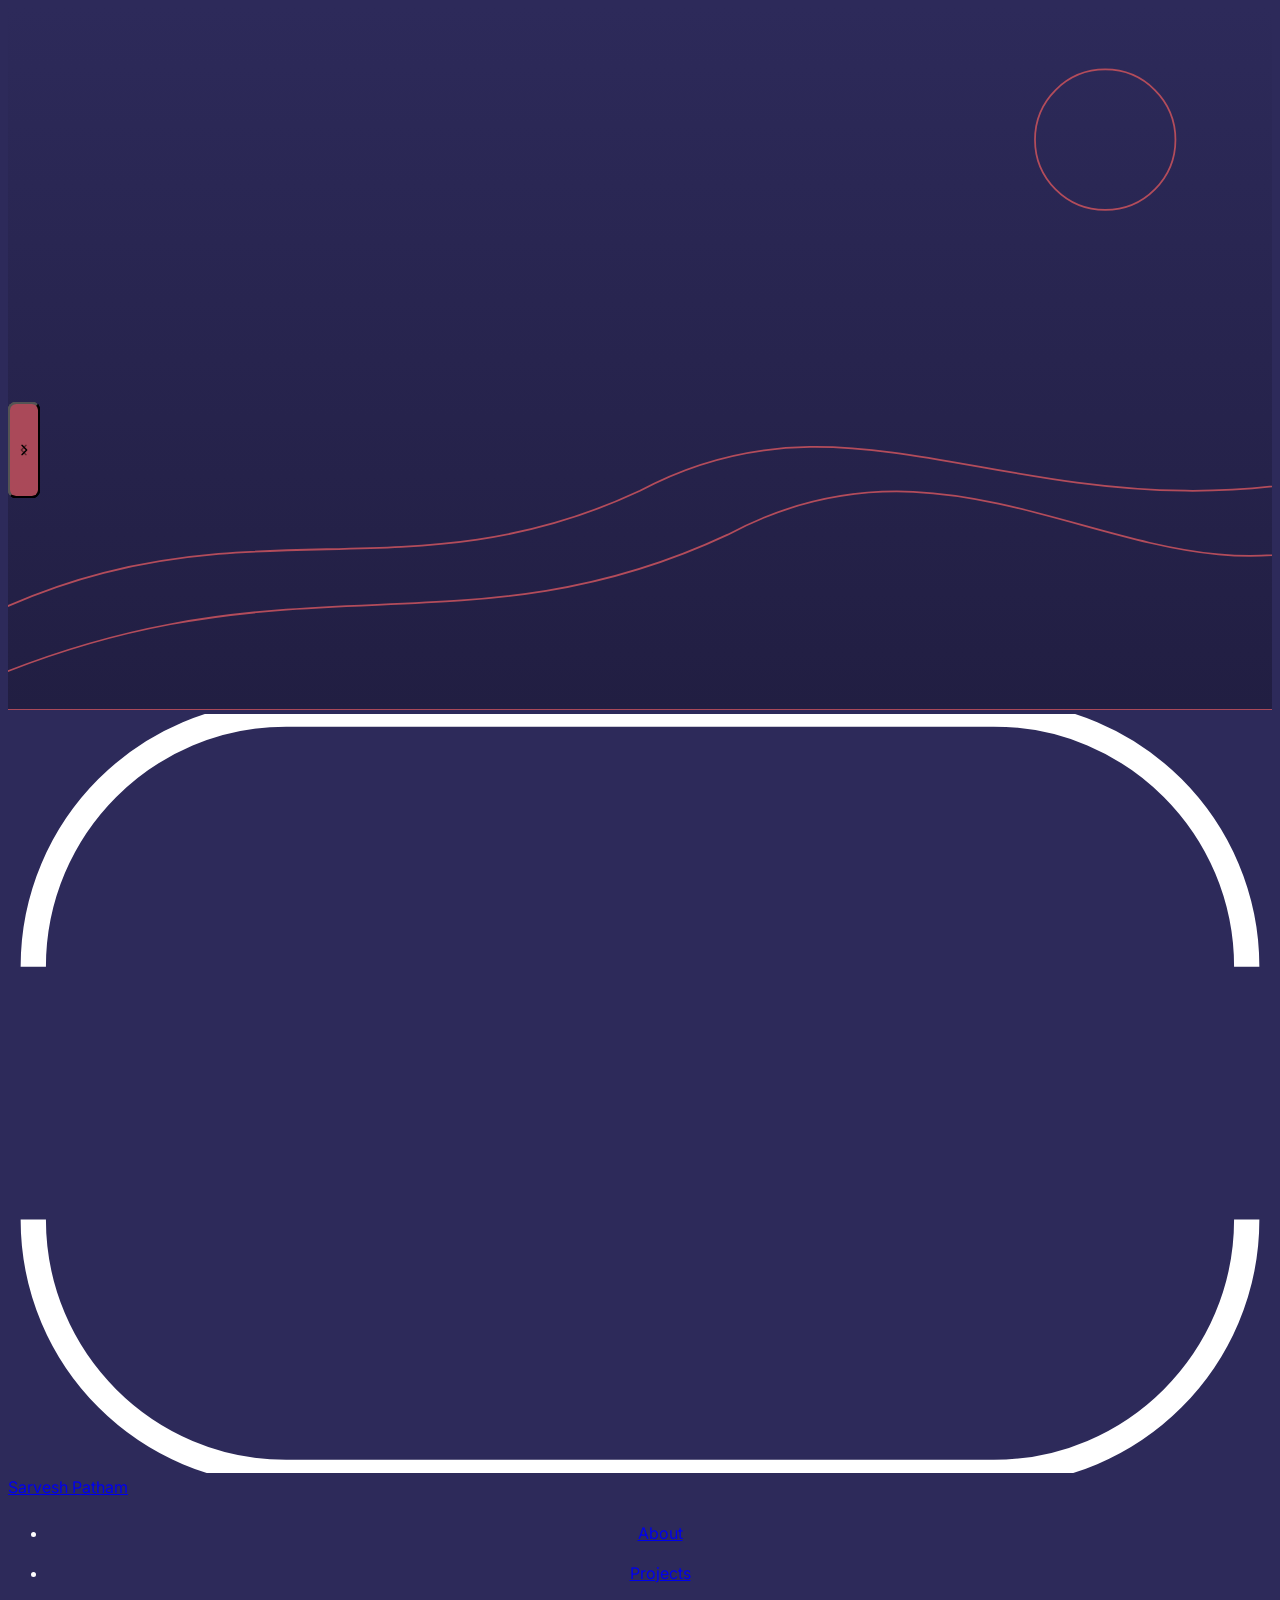
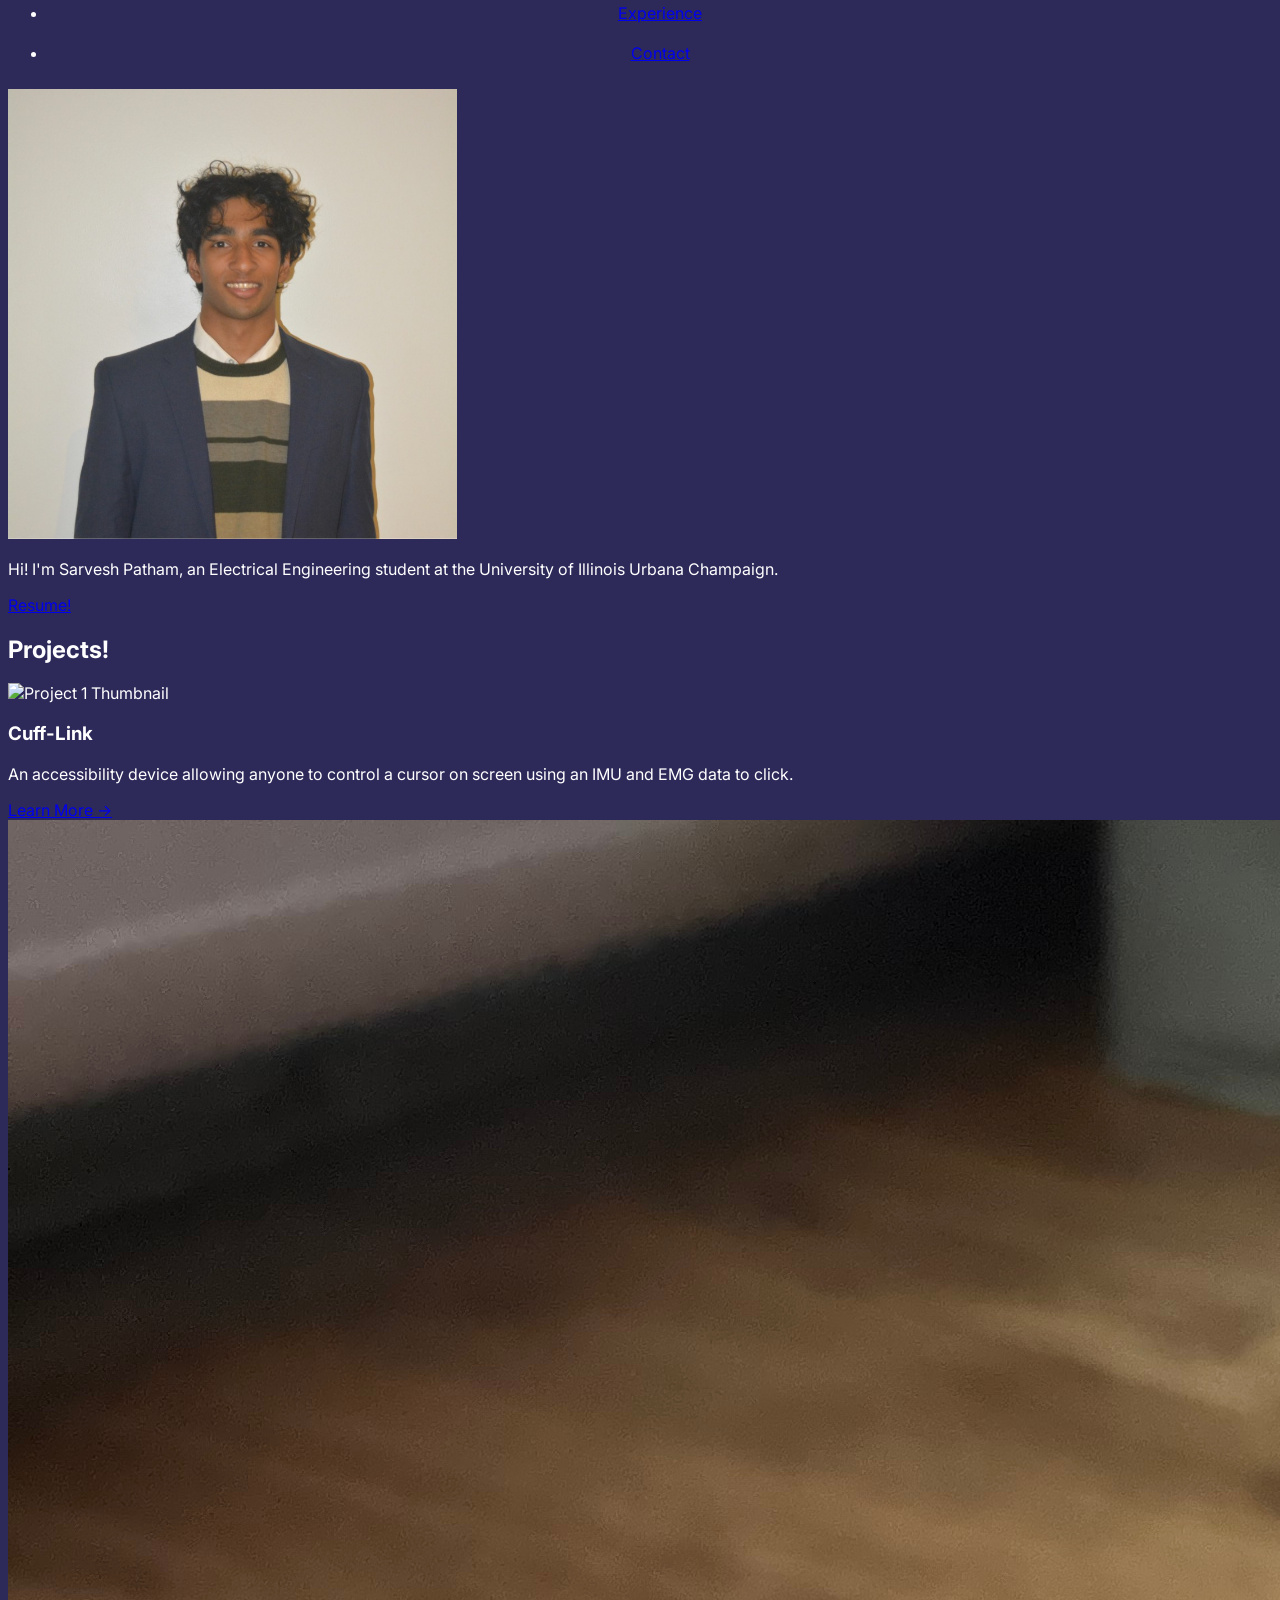
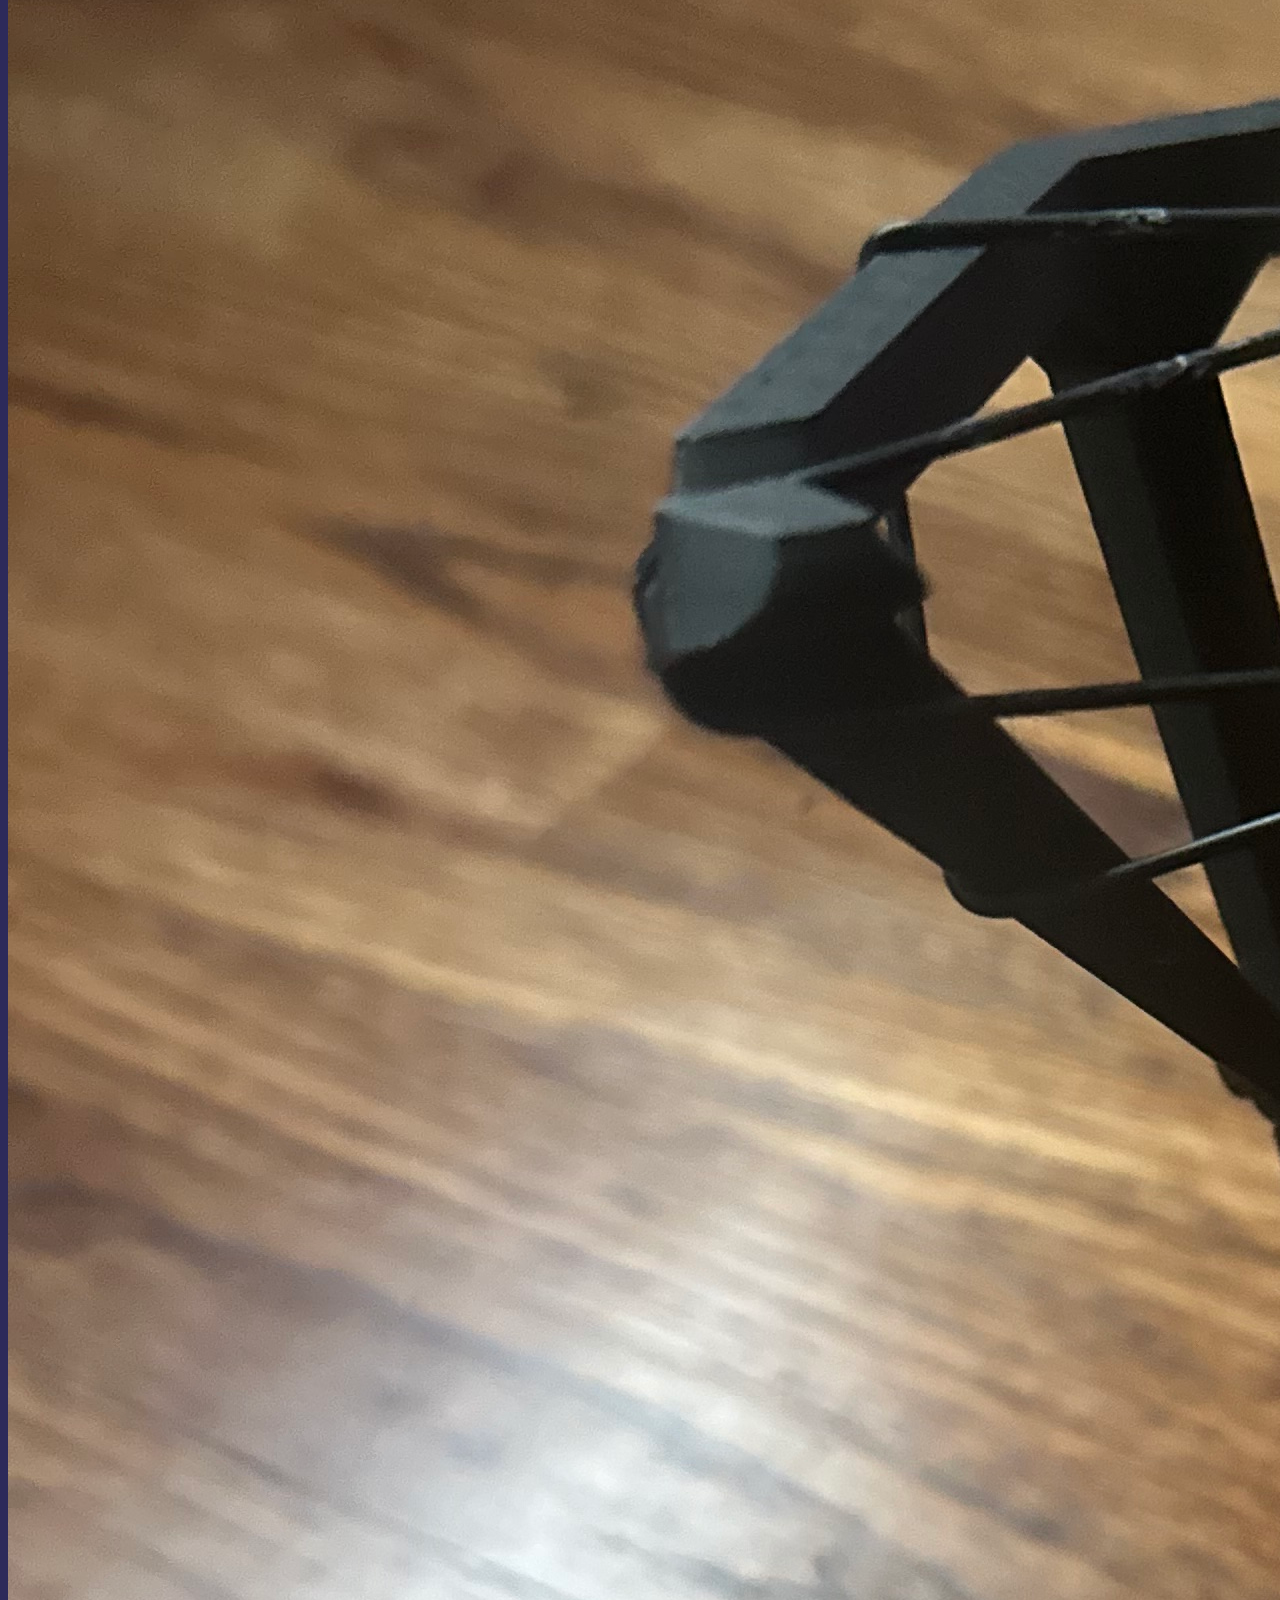
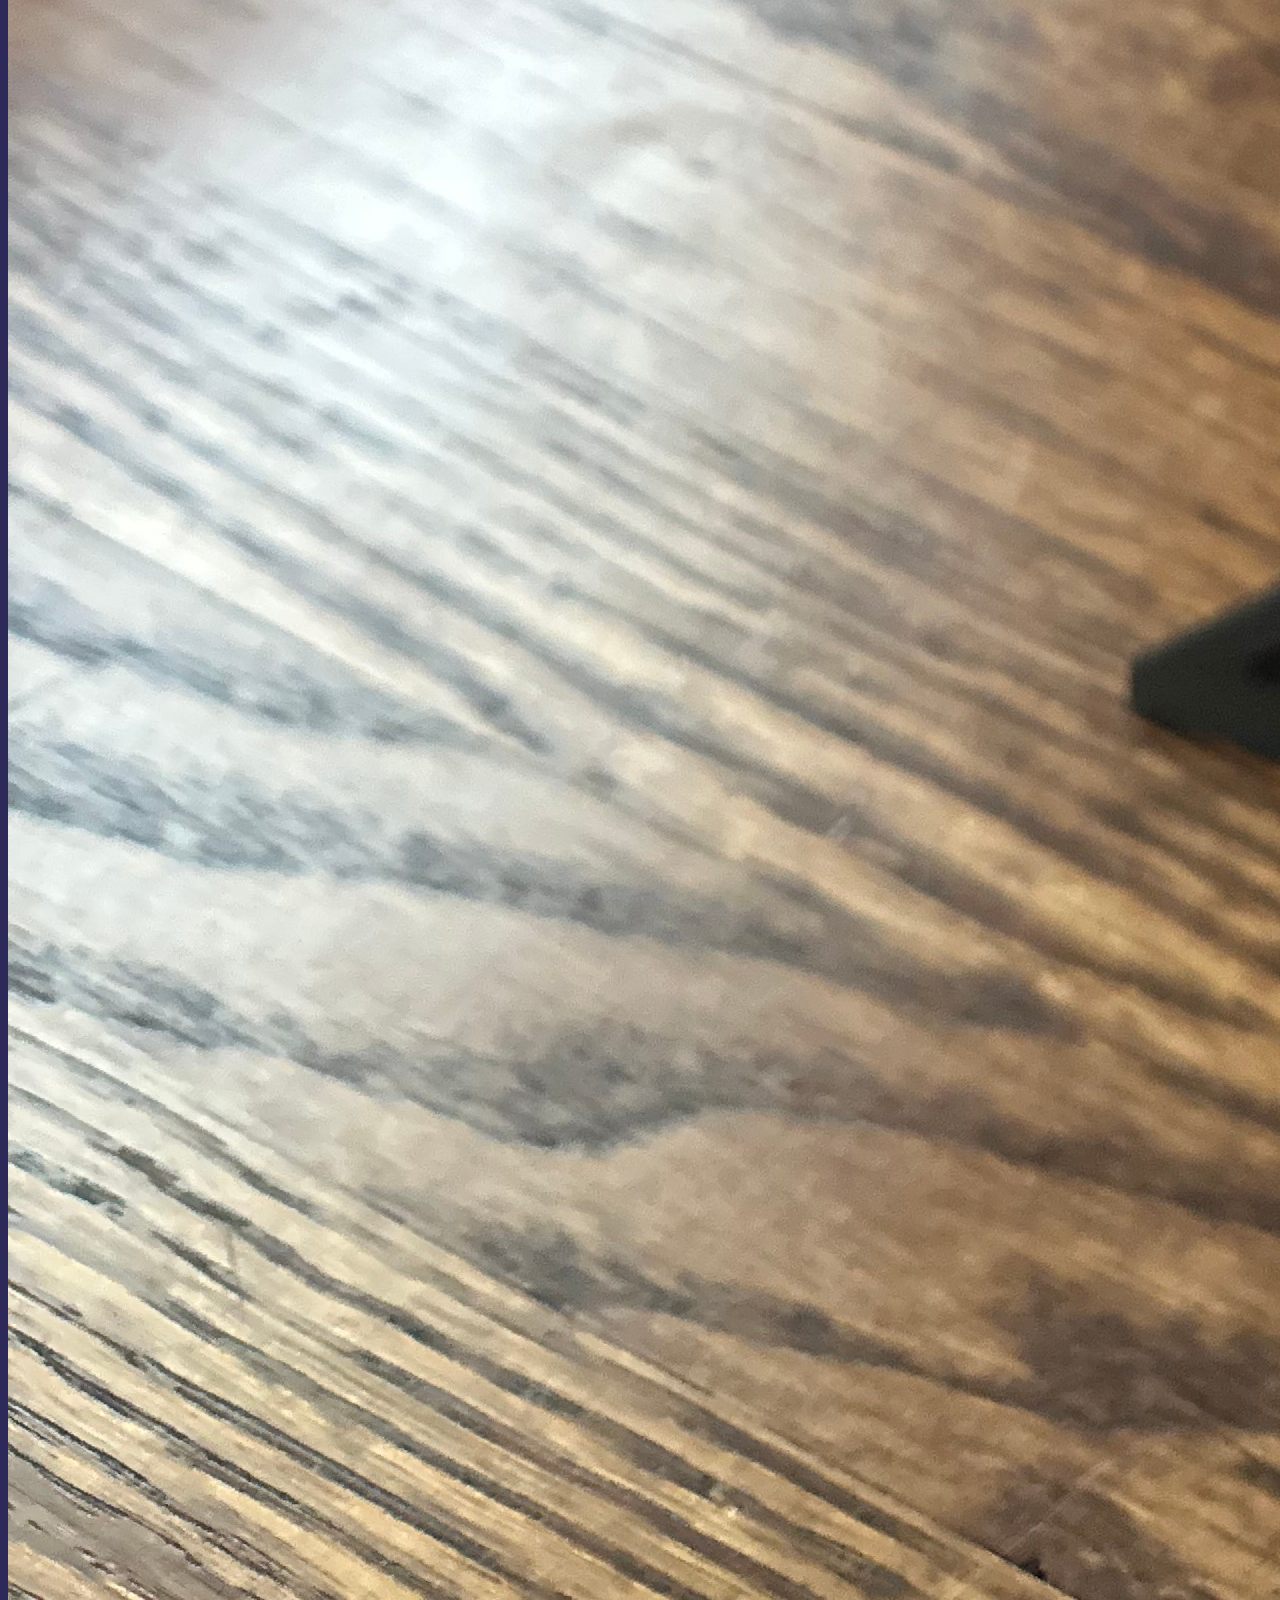
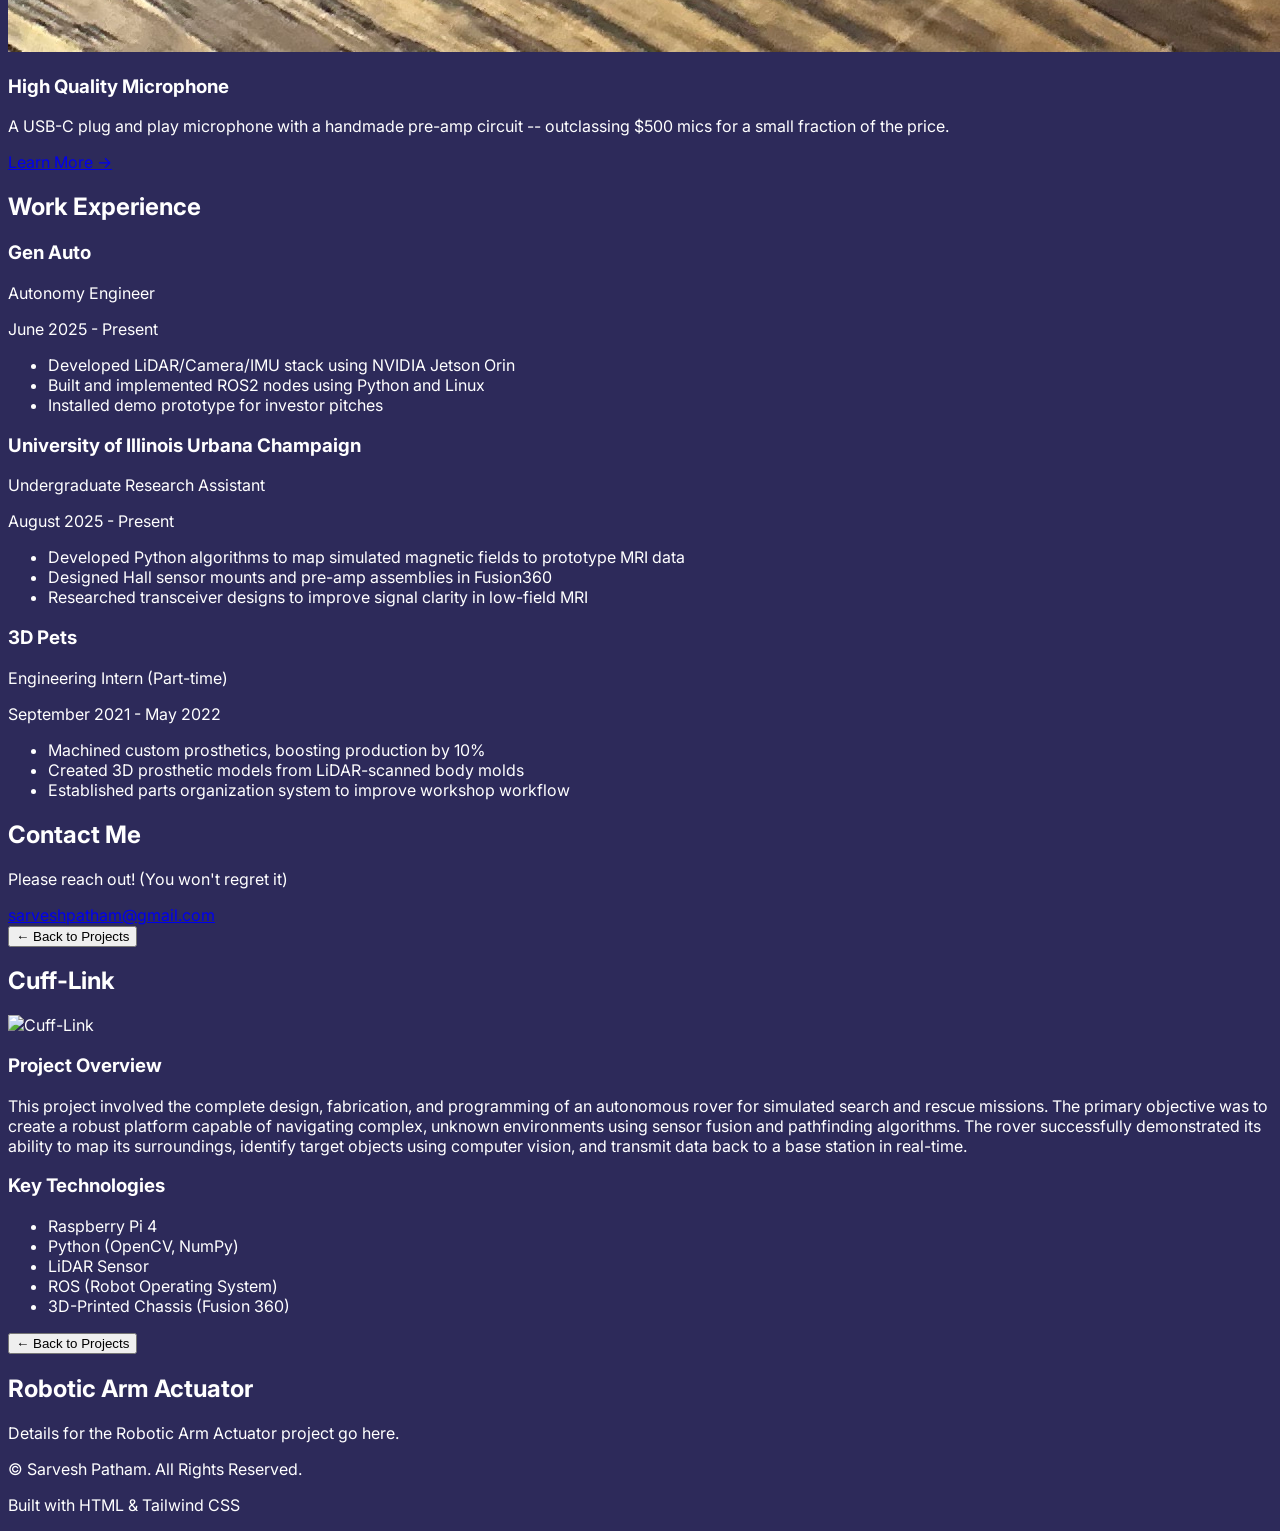
==== commit 8a409003: "added role descriptions" ====
--- a/index.html
+++ b/index.html
@@ -206,16 +206,6 @@
                             </div>
 
                             <!-- Project Card 3 -->
-                            <div class="project-card flex-none w-10/12 md:w-2/5 bg-[#3a8c82]/80 backdrop-blur-sm rounded-xl overflow-hidden transform hover:-translate-y-1 transition-transform duration-300 pulse-on-hover snap-center">
-                                <img src="https://placehold.co/600x400/4CB3A4/ffffff?text=Project+Image" alt="Project 3 Thumbnail" class="w-full h-56 object-cover">
-                                <div class="p-6">
-                                    <h3 class="text-2xl font-bold mb-2">IoT Weather Station</h3>
-                                    <p class="text-gray-300 mb-4">
-                                        A custom-built weather station that streams real-time environmental data to a cloud dashboard.
-                                    </p>
-                                    <a href="#project-detail-3" class="project-link text-[#B34C5B] font-semibold hover:underline">Learn More &rarr;</a>
-                                </div>
-                            </div>
                         </div>
                         
                         <!-- Right Scroll Button -->
@@ -239,34 +229,34 @@
                             <!-- Experience Card 1 -->
                             <div class="experience-card flex-none w-10/12 md:w-2/5 bg-[#3a8c82]/80 backdrop-blur-sm rounded-lg p-6 snap-center">
                                 <h3 class="text-2xl font-bold">Gen Auto</h3>
-                                <p class="text-[#e08a98] font-semibold">Electrical Engineering Intern</p>
-                                <p class="text-gray-400 mb-4">June 2025 - August 2025</p>
+                                <p class="text-[#e08a98] font-semibold">Autonomy Engineer</p>
+                                <p class="text-gray-400 mb-4">June 2025 - Present</p>
                                 <ul class="list-disc list-inside text-gray-300 space-y-2">
-                                    <li>Calibrated & setup LiDAR, GPS, IMU, and camera output node in ROS</li>
-                                    <li>Developed a simulation setup using Autoware in Linux</li>
-                                    <li>Implemented, wired, and grounded devices onto a moving vehicle</li>
+                                    <li>Developed LiDAR/Camera/IMU stack using NVIDIA Jetson Orin</li>
+                                    <li>Built and implemented ROS2 nodes using Python and Linux</li>
+                                    <li>Installed demo prototype for investor pitches</li>
                                 </ul>
                             </div>
                             <!-- Experience Card 2 -->
                             <div class="experience-card flex-none w-10/12 md:w-2/5 bg-[#3a8c82]/80 backdrop-blur-sm rounded-lg p-6 snap-center">
-                                <h3 class="text-2xl font-bold">Innovate Robotics</h3>
-                                <p class="text-[#e08a98] font-semibold">Mechanical Engineer Intern</p>
-                                <p class="text-gray-400 mb-4">May 2022 - August 2022</p>
+                                <h3 class="text-2xl font-bold">University of Illinois Urbana Champaign</h3>
+                                <p class="text-[#e08a98] font-semibold">Undergraduate Research Assistant</p>
+                                <p class="text-gray-400 mb-4">August 2025 - Present</p>
                                 <ul class="list-disc list-inside text-gray-300 space-y-2">
-                                    <li>Designed and prototyped components for a new robotic arm.</li>
-                                    <li>Conducted stress analysis simulations using SolidWorks.</li>
-                                    <li>Assisted in the assembly and testing of robotic systems.</li>
+                                    <li>Developed Python algorithms to map simulated magnetic fields to prototype MRI data</li>
+                                    <li>Designed Hall sensor mounts and pre-amp assemblies in Fusion360</li>
+                                    <li>Researched transceiver designs to improve signal clarity in low-field MRI</li>
                                 </ul>
                             </div>
                             <!-- Experience Card 3 -->
                             <div class="experience-card flex-none w-10/12 md:w-2/5 bg-[#3a8c82]/80 backdrop-blur-sm rounded-lg p-6 snap-center">
-                                <h3 class="text-2xl font-bold">University Lab</h3>
-                                <p class="text-[#e08a98] font-semibold">Research Assistant</p>
+                                <h3 class="text-2xl font-bold">3D Pets</h3>
+                                <p class="text-[#e08a98] font-semibold">Engineering Intern (Part-time)</p>
                                 <p class="text-gray-400 mb-4">September 2021 - May 2022</p>
                                 <ul class="list-disc list-inside text-gray-300 space-y-2">
-                                    <li>Investigated novel materials for use in aerospace applications.</li>
-                                    <li>Operated and maintained laboratory testing equipment.</li>
-                                    <li>Collected and analyzed experimental data for publication.</li>
+                                    <li>Machined custom prosthetics, boosting production by 10%</li>
+                                    <li>Created 3D prosthetic models from LiDAR-scanned body molds</li>
+                                    <li>Established parts organization system to improve workshop workflow</li>
                                 </ul>
                             </div>
                         </div>
@@ -281,7 +271,7 @@
                 <!-- Contact Section (Placeholder) -->
                 <section id="contact" class="text-center py-20">
                      <h2 class="text-4xl font-bold text-center mb-6">Contact Me</h2>
-                     <p class="text-xl text-gray-300 mb-8">I'm open to new opportunities and collaborations. Feel free to reach out!</p>
+                     <p class="text-xl text-gray-300 mb-8">Please reach out! (You won't regret it)</p>
                      <a href="mailto:sarveshpatham@gmail.com" class="mt-8 inline-block bg-[#B34C5B] text-white font-bold py-3 px-8 rounded-lg text-lg hover:bg-opacity-80 transition-all" onclick = "navigator.clipboard.writeText('sarveshpatham@gmail.com'); alert('Copied Email!'); return false;">
                         sarveshpatham@gmail.com
                     </a>
@@ -293,8 +283,8 @@
                 <!-- Project 1 Detail Page -->
                 <section id="project-detail-1" class="project-detail-page hidden py-8">
                     <button class="back-to-projects-btn text-[#e08a98] font-semibold hover:underline mb-8">&larr; Back to Projects</button>
-                    <h2 class="text-5xl font-bold mb-4">Autonomous Rover</h2>
-                    <img src="https://placehold.co/1200x600/4CB3A4/ffffff?text=Rover+Banner" alt="Autonomous Rover Banner" class="w-full rounded-lg shadow-lg mb-8">
+                    <h2 class="text-5xl font-bold mb-4">Cuff-Link</h2>
+                    <img src="CuffLinkPhotoShoot.png" alt="Cuff-Link" class="w-full rounded-lg shadow-lg mb-8">
                     <div class="grid grid-cols-1 md:grid-cols-3 gap-8">
                         <div class="md:col-span-2">
                             <h3 class="text-3xl font-bold mb-4">Project Overview</h3>
@@ -323,12 +313,6 @@
                 </section>
 
                 <!-- Project 3 Detail Page (Template) -->
-                <section id="project-detail-3" class="project-detail-page hidden py-8">
-                    <button class="back-to-projects-btn text-[#e08a98] font-semibold hover:underline mb-8">&larr; Back to Projects</button>
-                    <h2 class="text-5xl font-bold mb-4">IoT Weather Station</h2>
-                     <p class="text-lg text-gray-300">Details for the IoT Weather Station project go here.</p>
-                </section>
-            </div>
 
         </main>
 
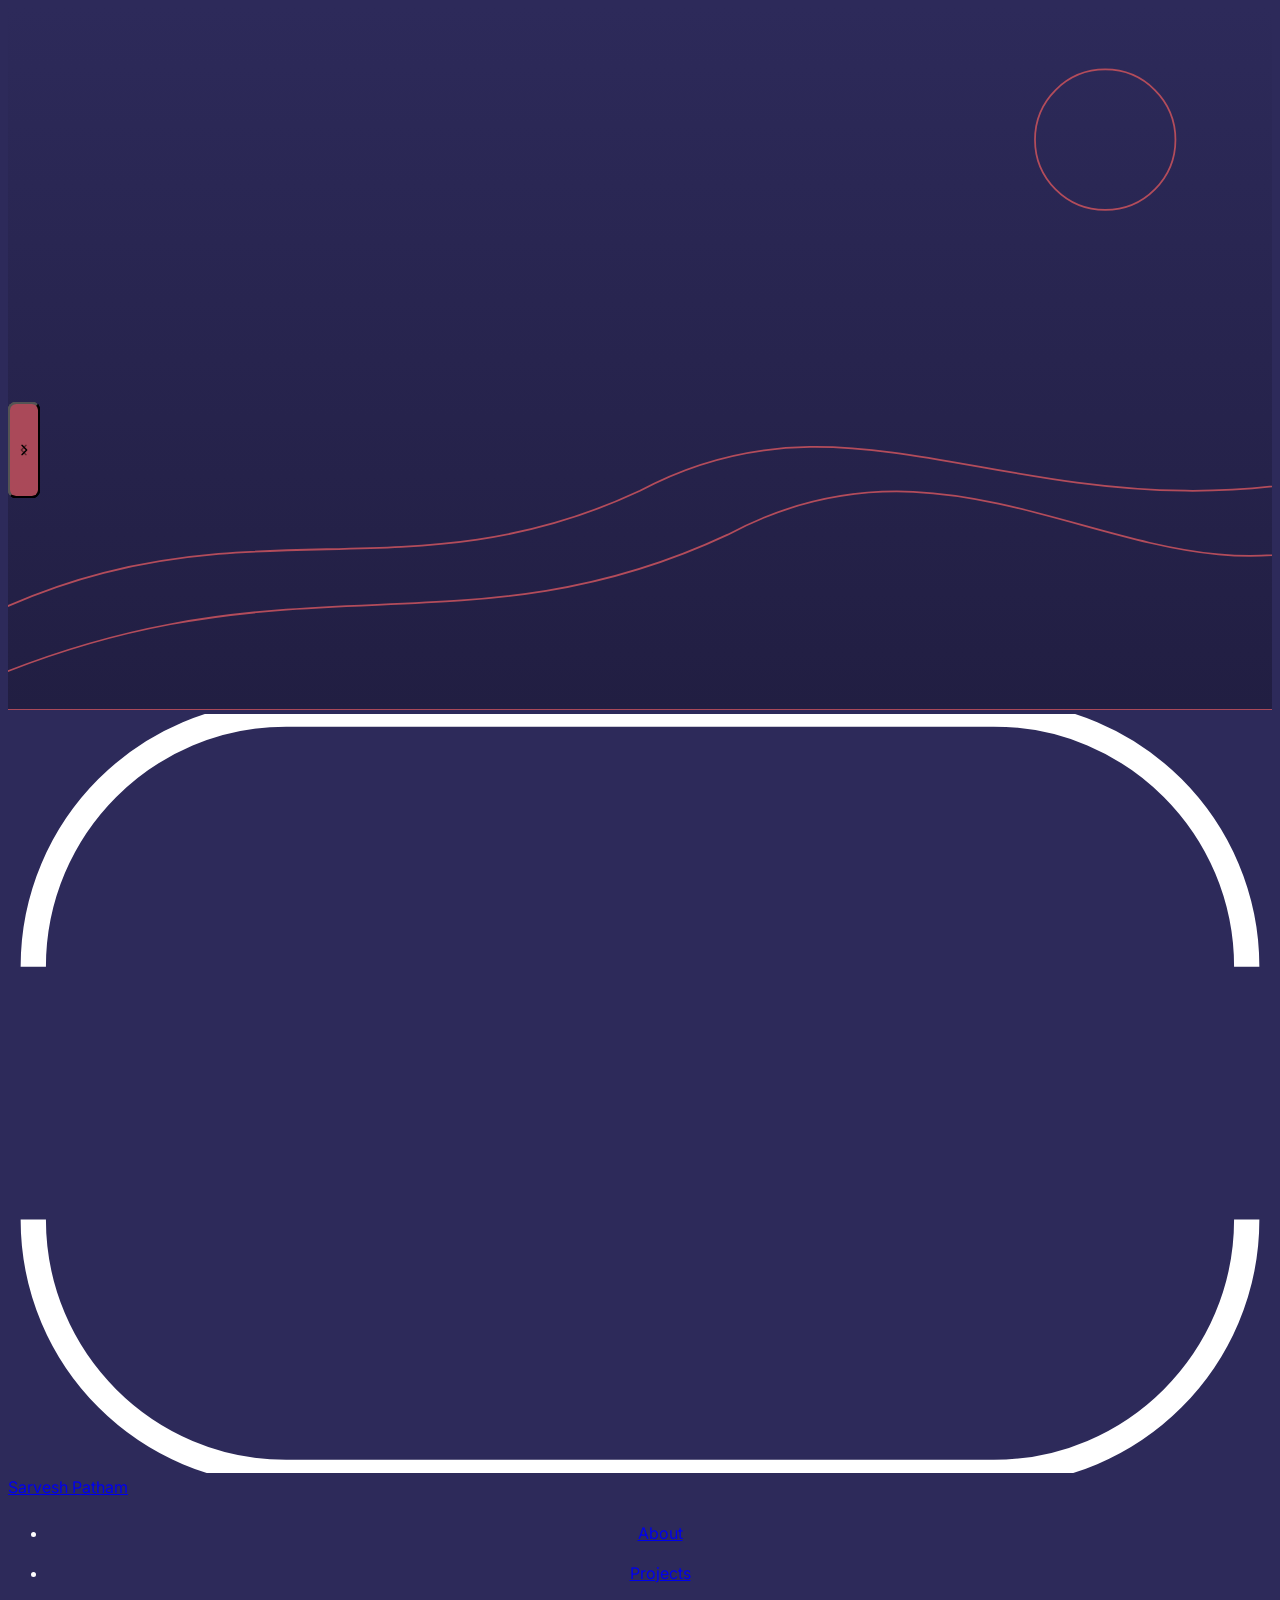
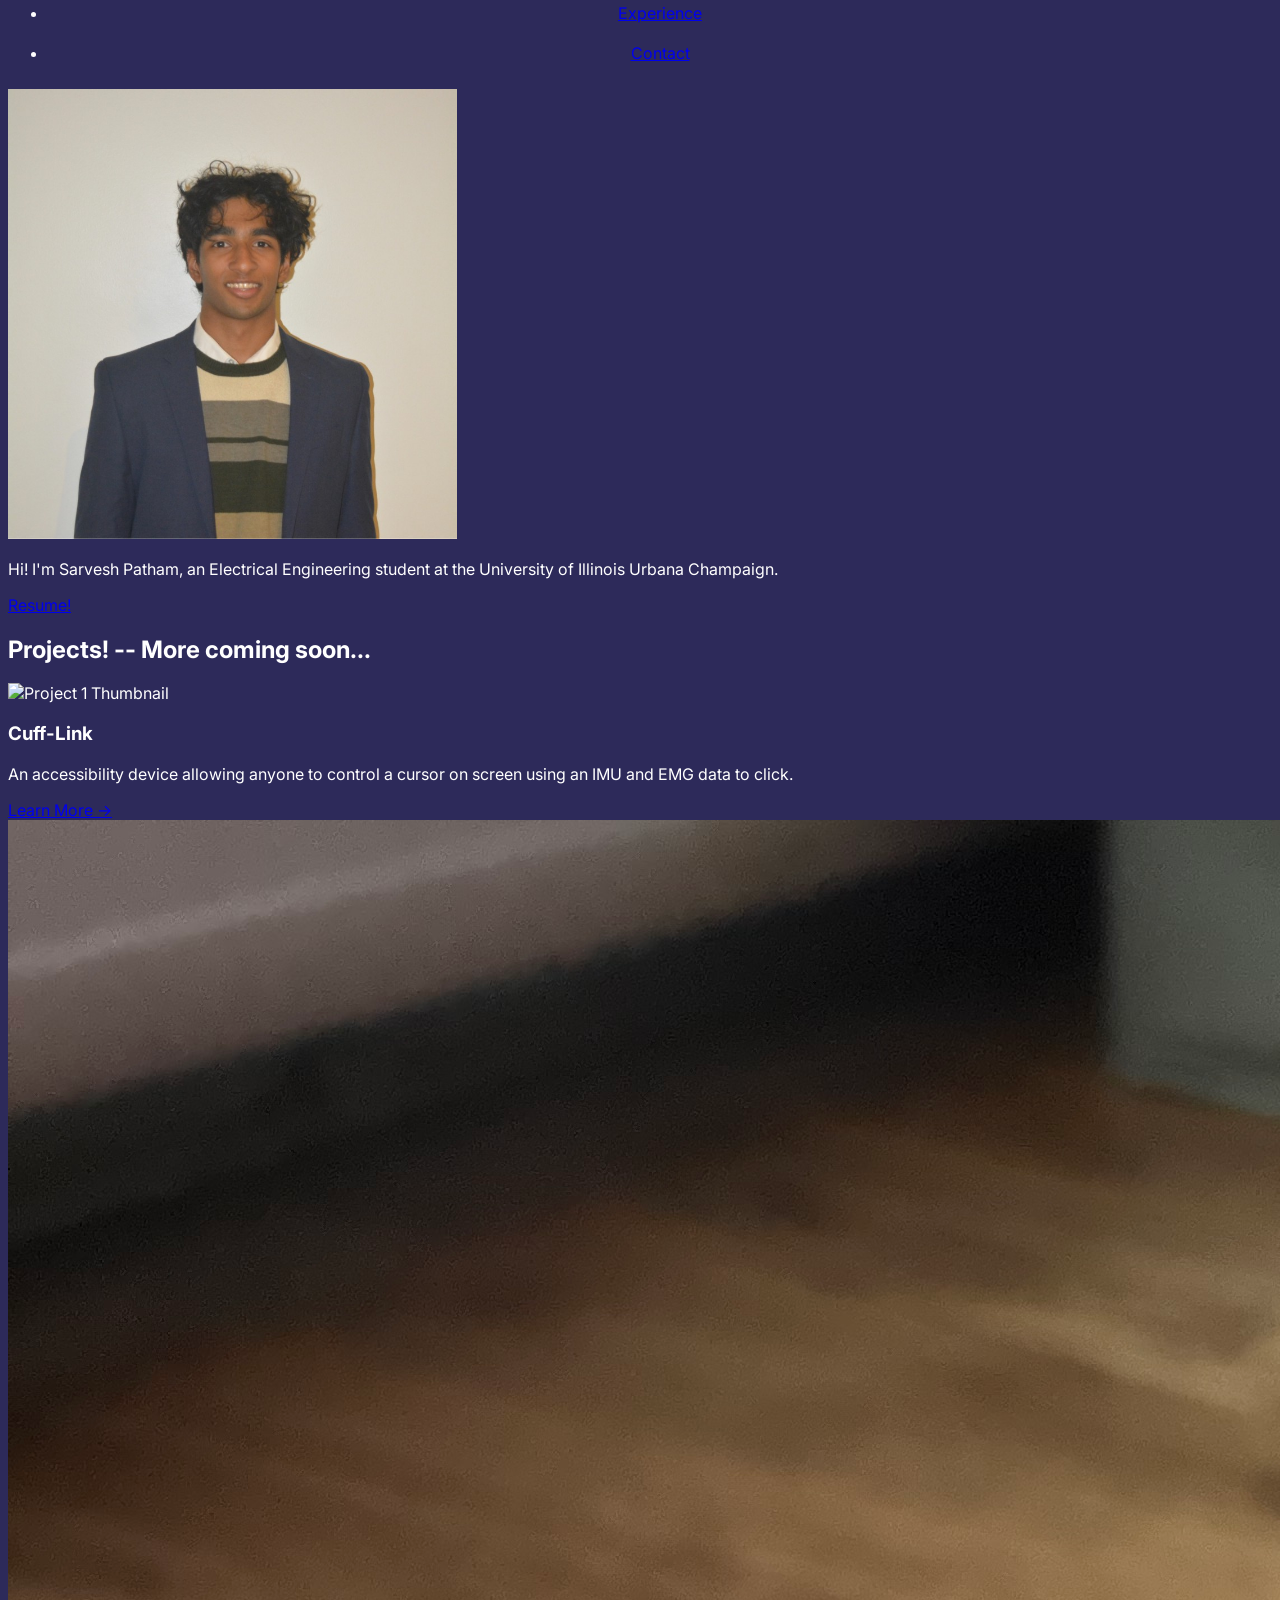
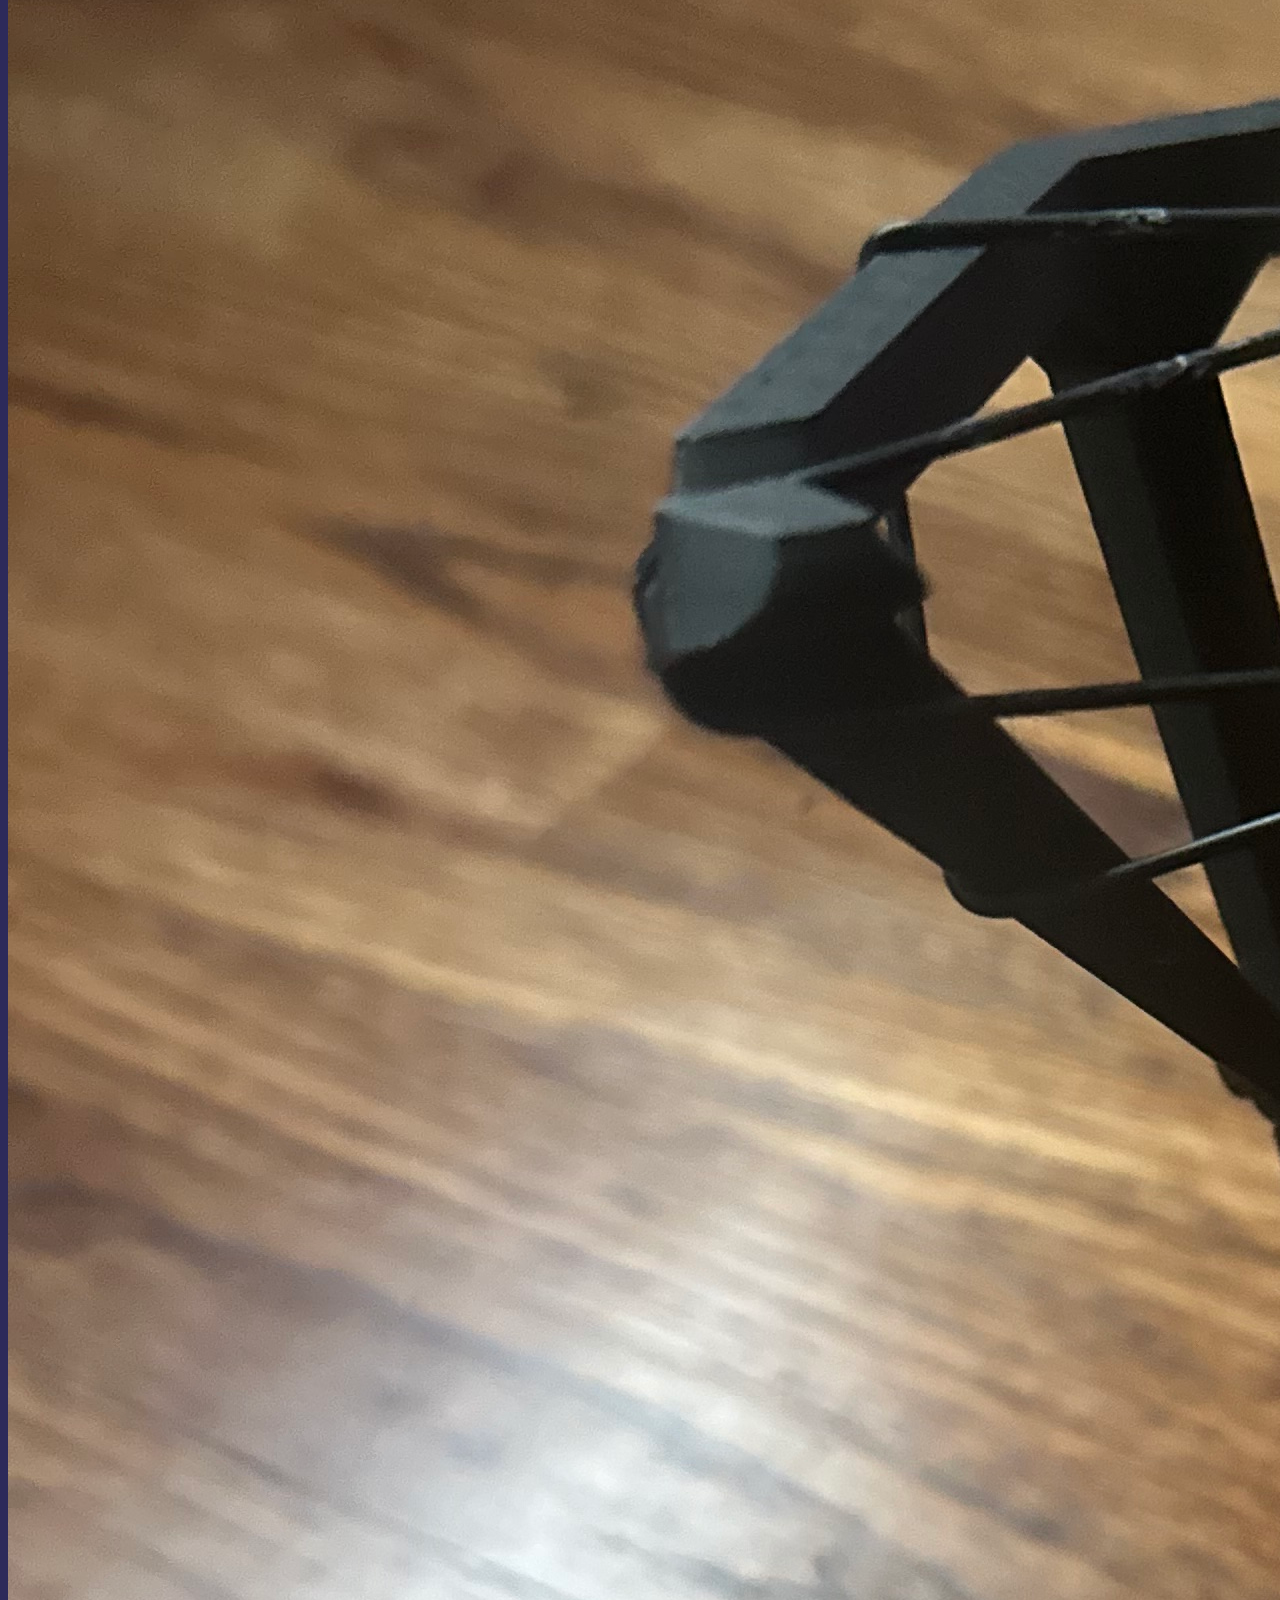
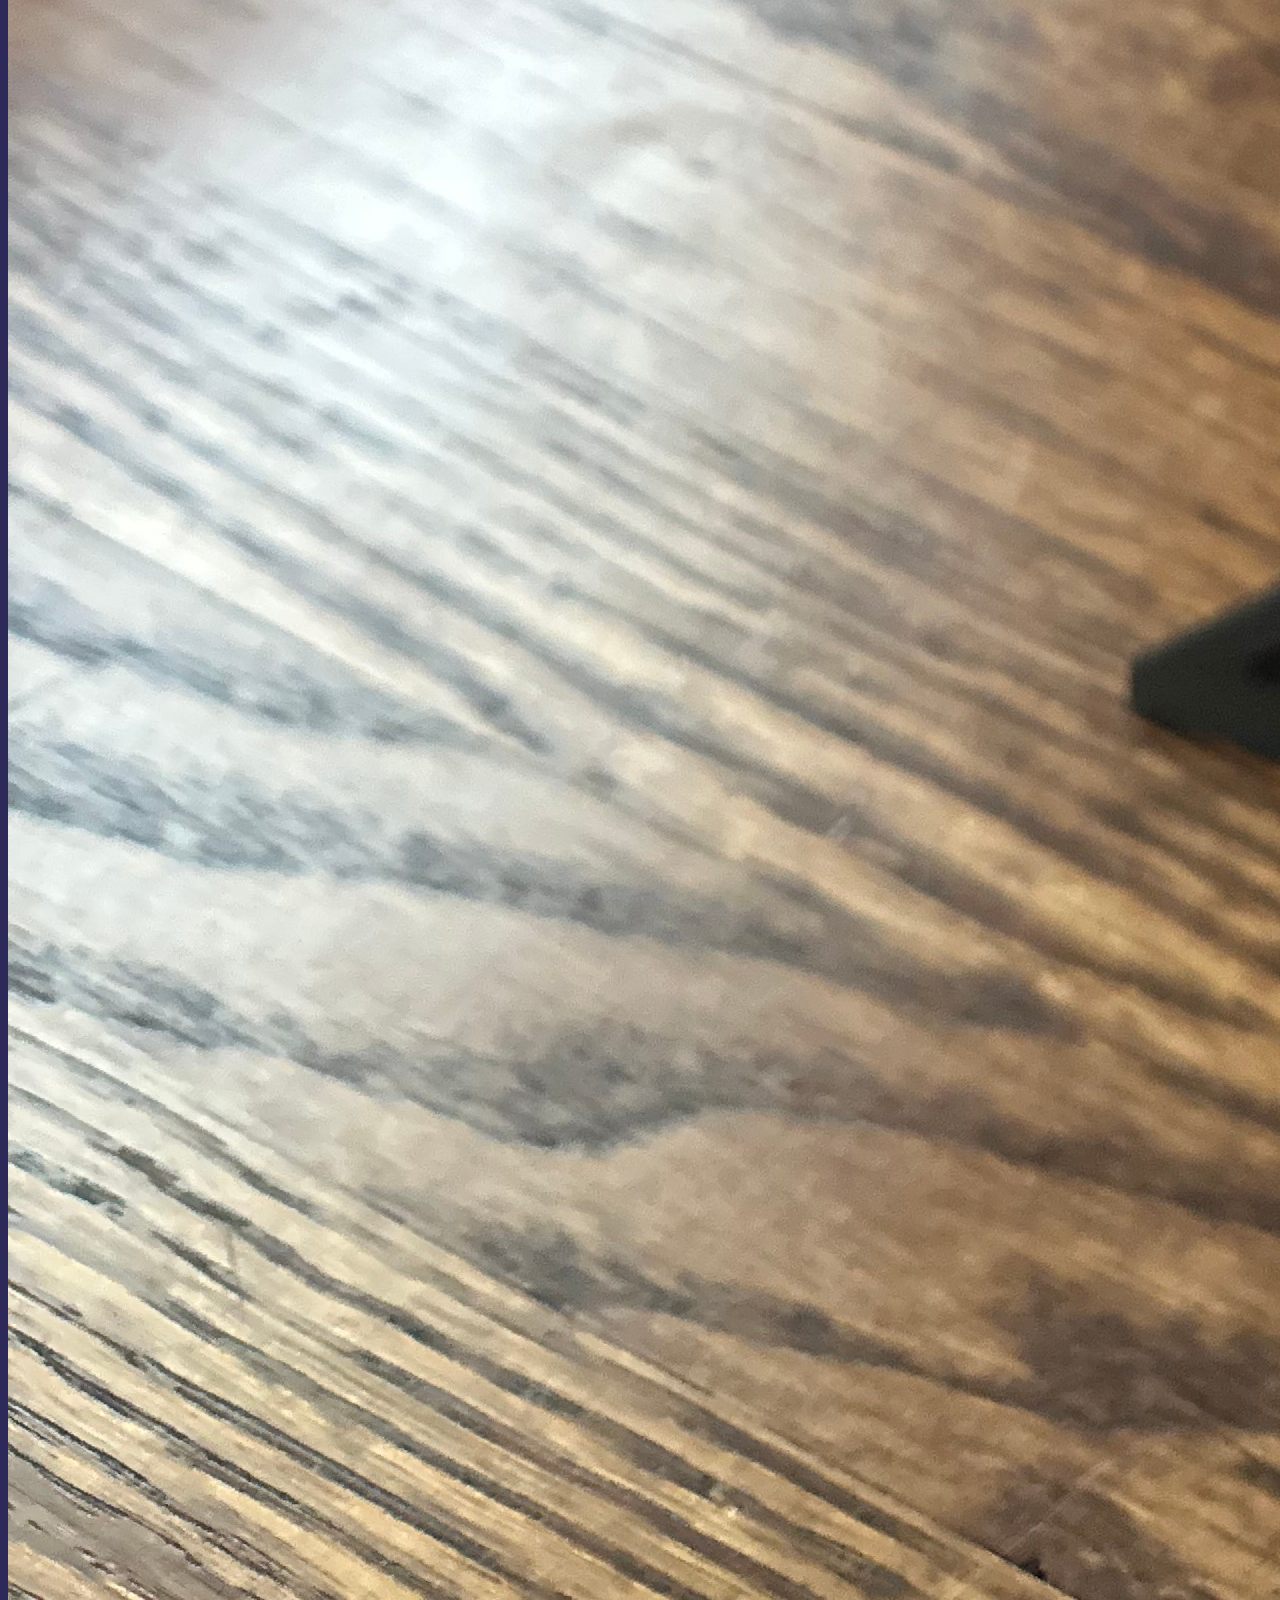
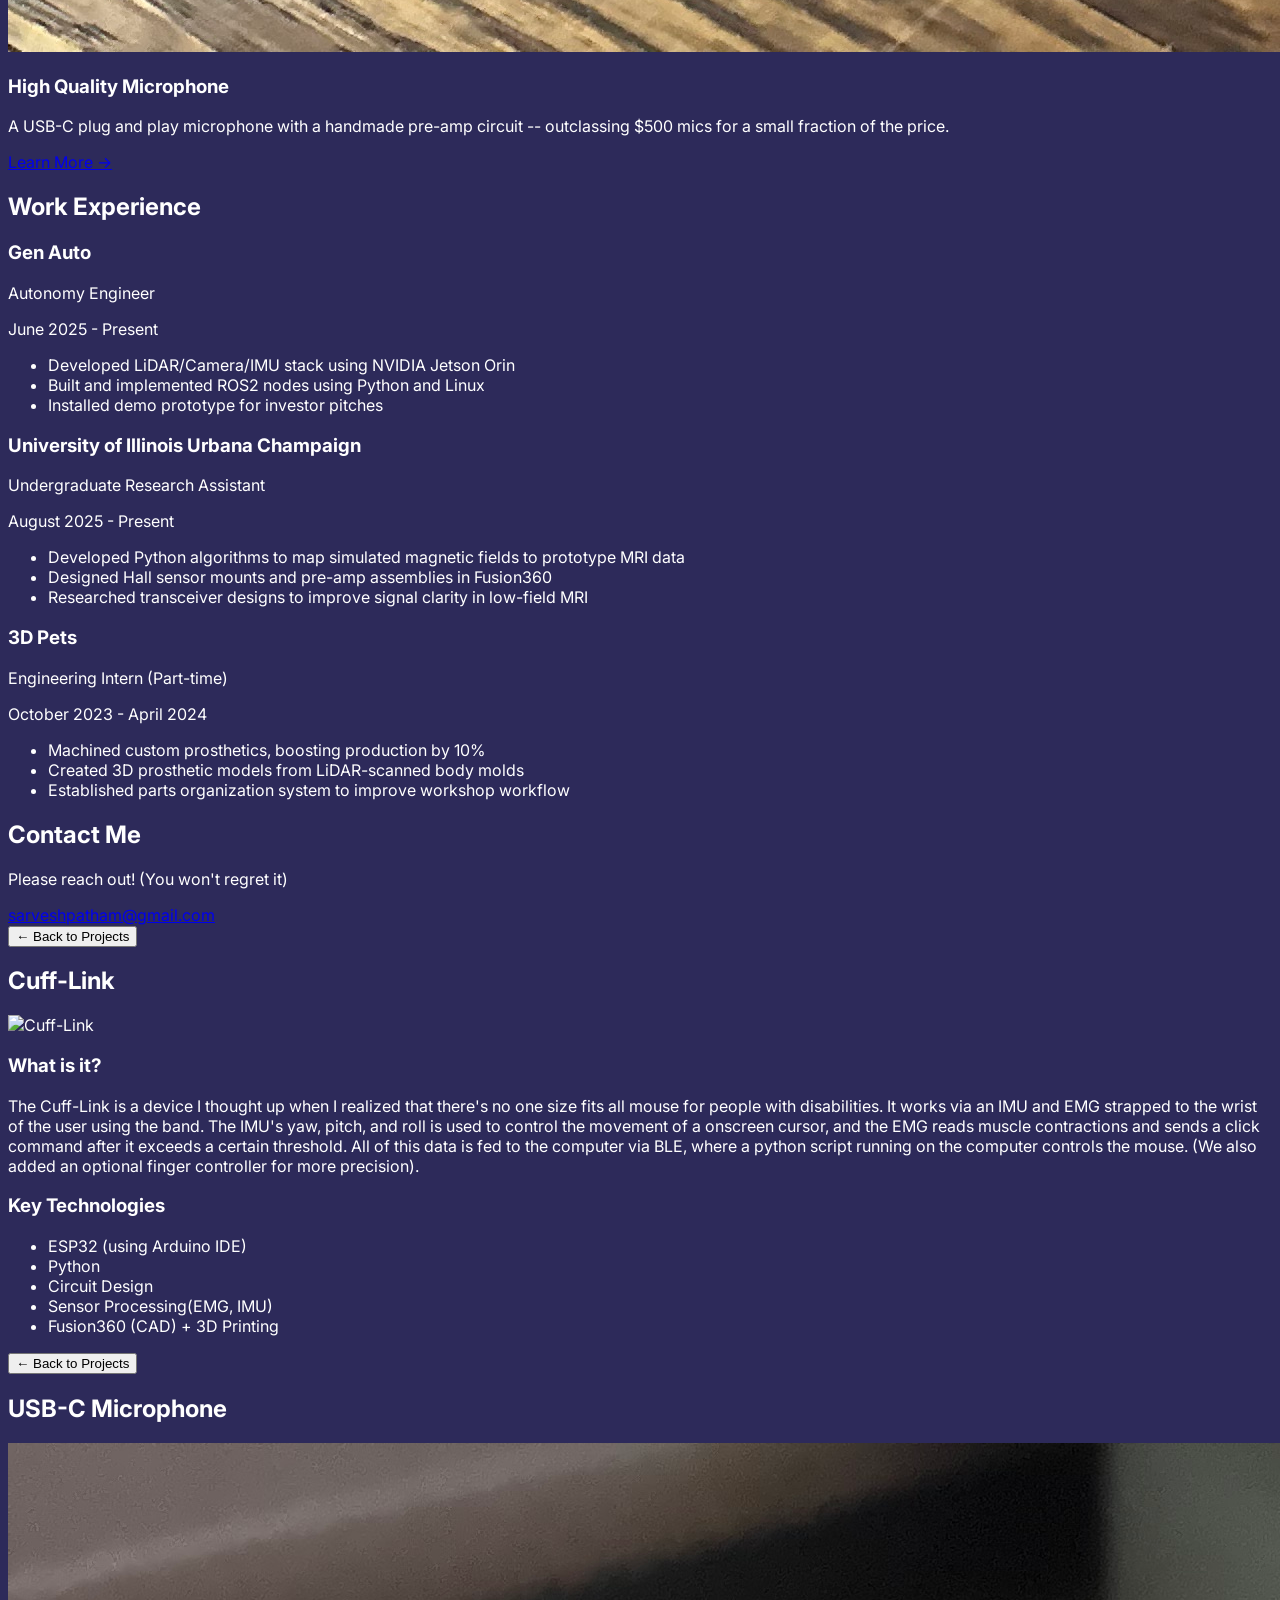
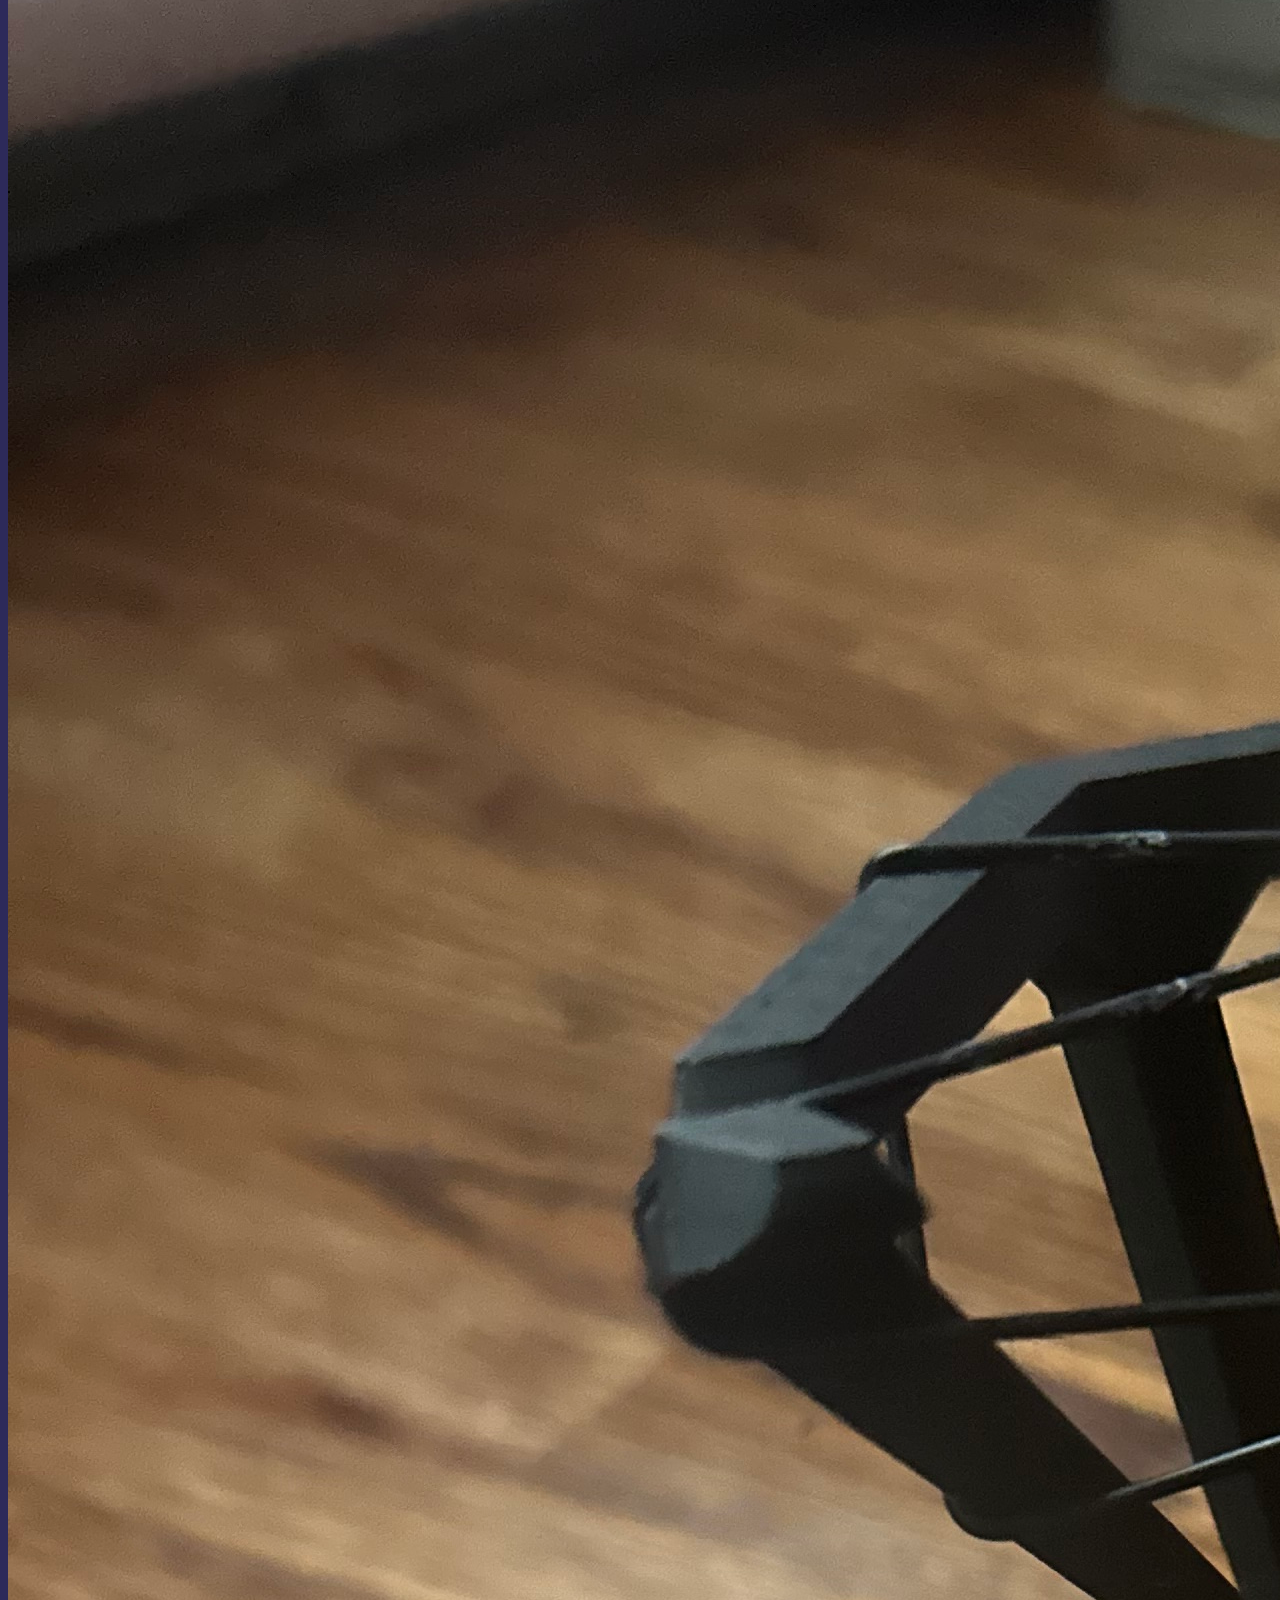
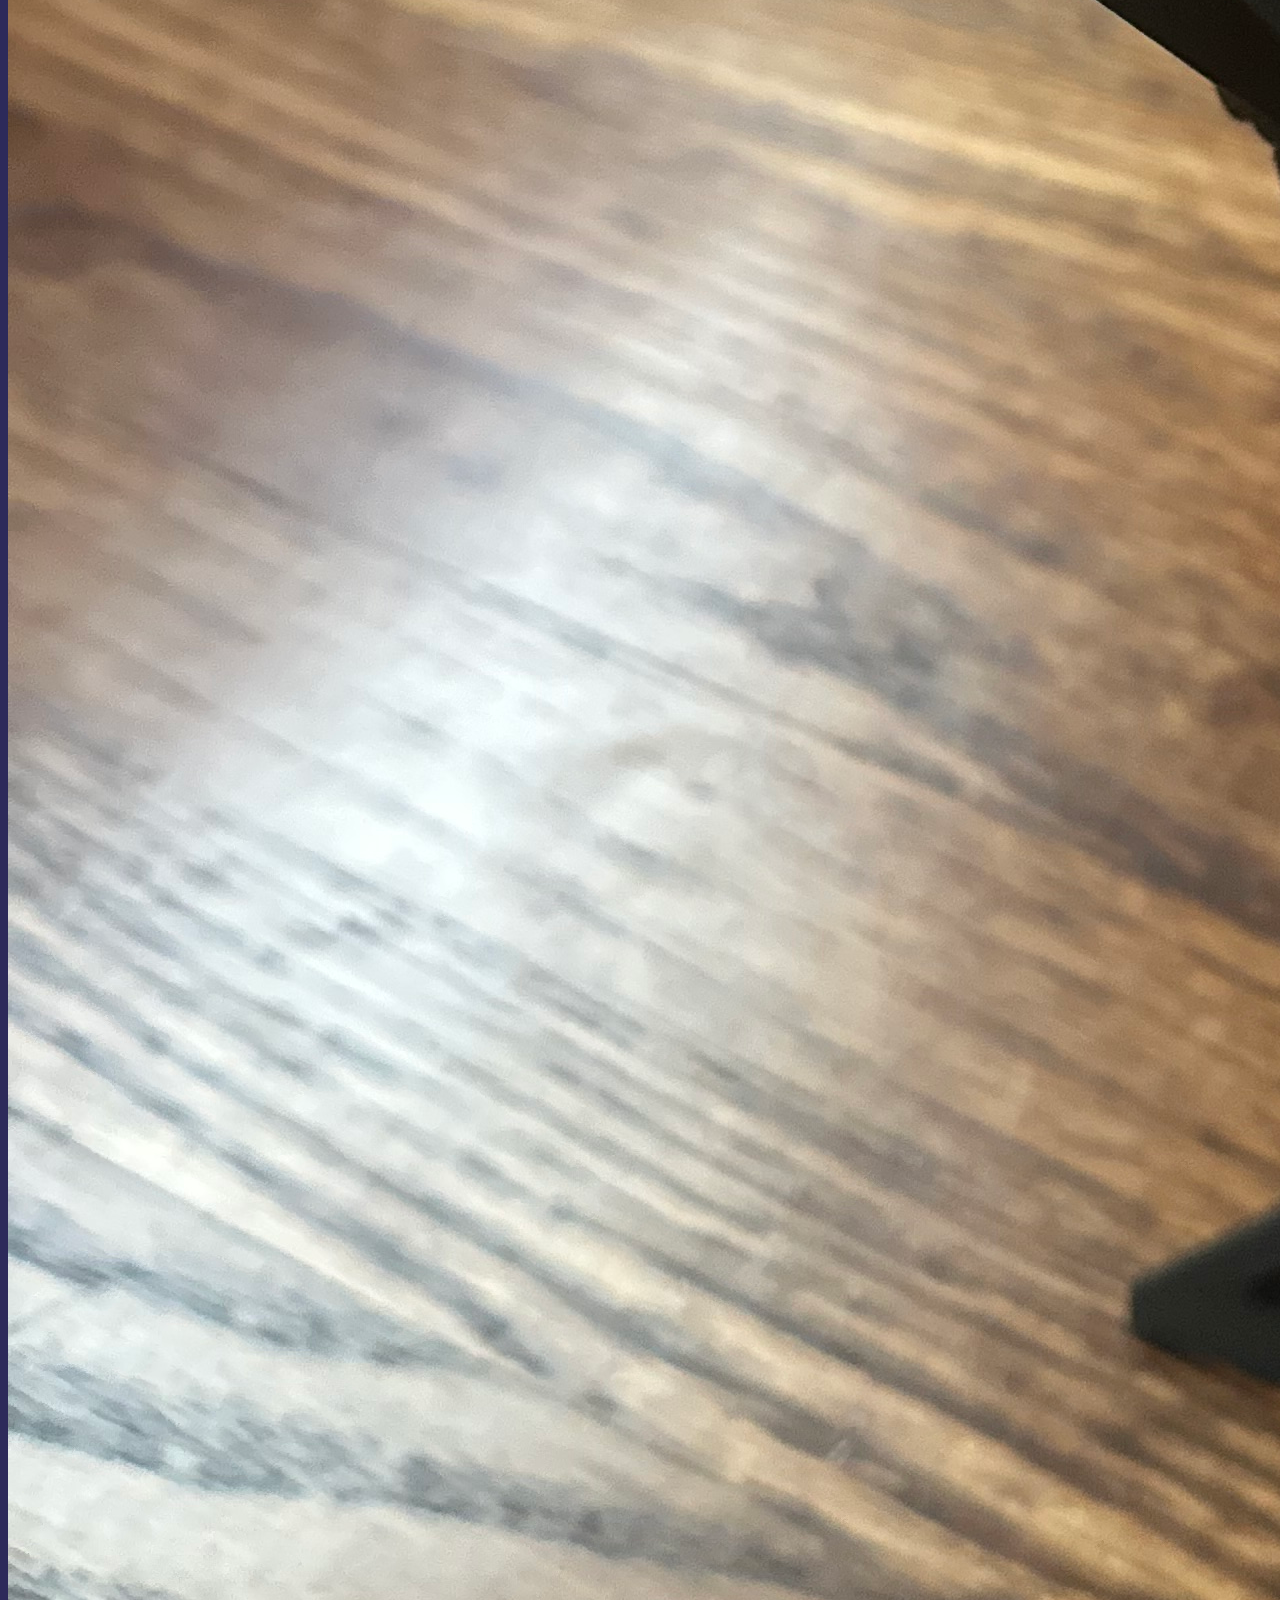
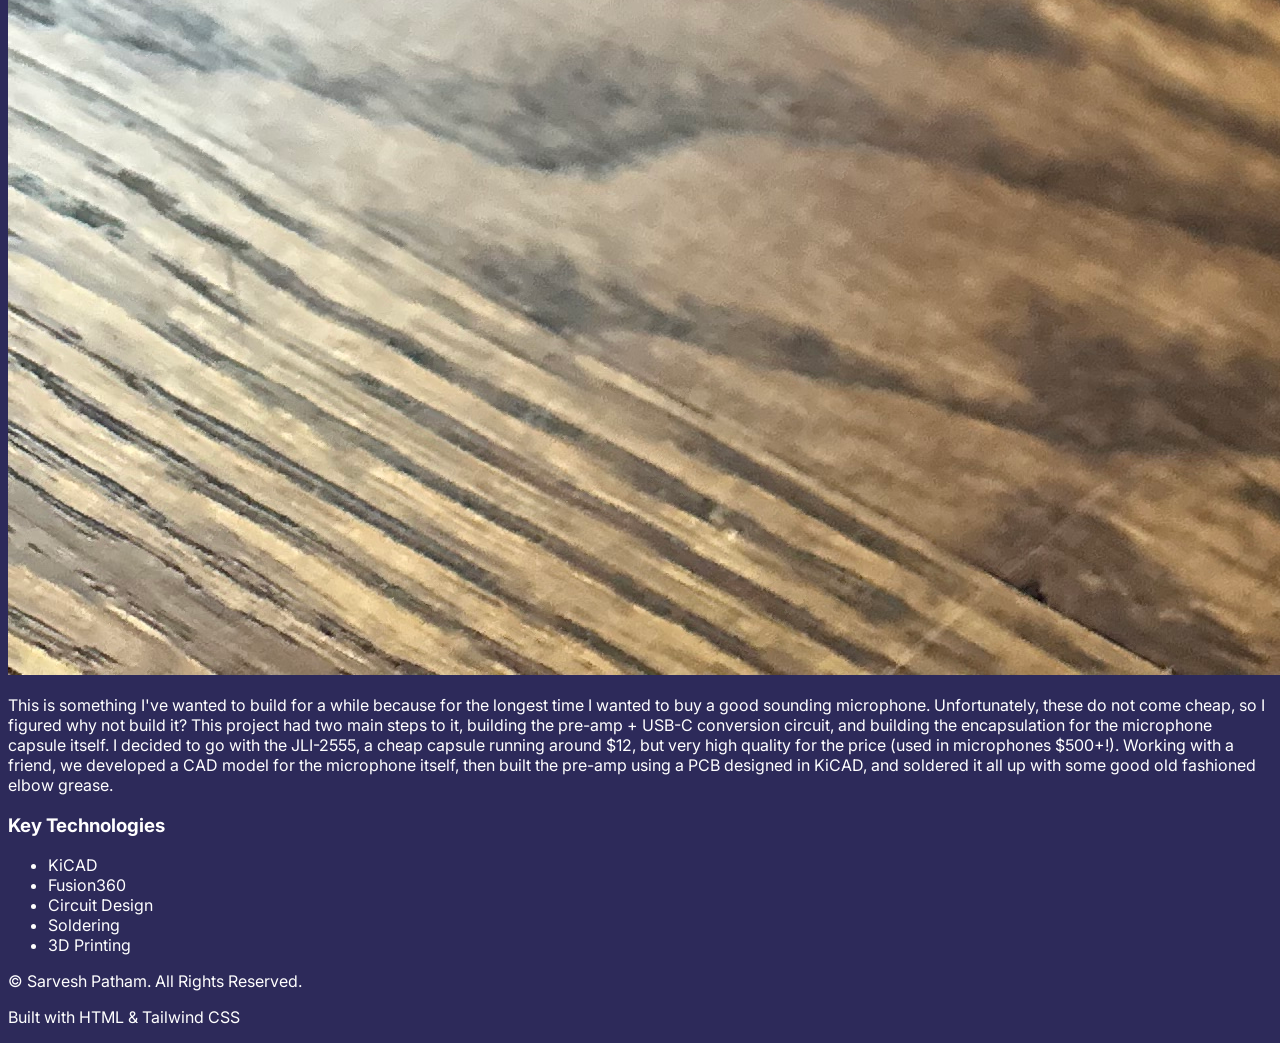
==== commit c9608929: "Version 1.1" ====
--- a/index.html
+++ b/index.html
@@ -1,430 +1,453 @@
-<!DOCTYPE html>
-<html lang="en">
-<head>
-    <meta charset="UTF-8">
-    <meta name="viewport" content="width=device-width, initial-scale=1.0">
-    <title>Sarvesh Patham - Engineering Portfolio</title>
-    
-    <!-- Tailwind CSS -->
-    <script src="https://cdn.tailwindcss.com"></script>
-    
-    <!-- Google Fonts: Inter -->
-    <link rel="preconnect" href="https://fonts.googleapis.com">
-    <link rel="preconnect" href="https://fonts.gstatic.com" crossorigin>
-    <link href="https://fonts.googleapis.com/css2?family=Inter:wght@400;500;700&display=swap" rel="stylesheet">
-
-    <style>
-        /* Keyframes for a smoother, more performant glow animation */
-        @keyframes smooth-pulse-glow {
-            0%, 100% {
-                transform: scale(1);
-                opacity: 0.7;
-            }
-            50% {
-                transform: scale(1.02); /* Slightly expand the glow layer */
-                opacity: 1;
-            }
-        }
-
-        /* The card container needs a relative position for the pseudo-element */
-        .pulse-on-hover {
-            position: relative;
-        }
-
-        /* Create a pseudo-element to act as the dedicated glow layer */
-        .pulse-on-hover::after {
-            content: '';
-            position: absolute;
-            top: 0;
-            left: 0;
-            right: 0;
-            bottom: 0;
-            border-radius: 0.75rem; /* Matches the parent card's rounded-xl */
-            /* New, smaller glow effect */
-            box-shadow: 0 0 15px rgba(179, 76, 91, 0.5);
-            opacity: 0; /* Hidden by default */
-            z-index: -1; /* Positioned behind the card content */
-            transition: opacity 0.3s ease-in-out;
-        }
-
-        /* On hover, make the glow visible and start the animation */
-        .pulse-on-hover:hover::after {
-            opacity: 1;
-            animation: smooth-pulse-glow 4s infinite ease-in-out;
-        }
-
-        /* Custom styles for the new color palette */
-        html {
-            scroll-behavior: smooth; /* Enables smooth scrolling for anchor links */
-        }
-        
-        body {
-            font-family: 'Inter', sans-serif;
-            /* New dark blue-toned purple background */
-            background-color: #2d2a5a;
-            color: #ffffff;
-        }
-        
-        /* Styles for the curved hover effect on navigation links */
-        .nav-item-container {
-            padding: 0.5rem 1rem;
-            border: 2px solid transparent; 
-            border-radius: 1.5rem; /* This creates the curved shape */
-            transition: border-color 0.3s ease-in-out, box-shadow 0.3s ease-in-out;
-            cursor: pointer;
-            text-align: center; /* Centers the text inside */
-        }
-
-        .nav-item-container:hover {
-            /* New TEAL border and shadow color on hover */
-            border-color: rgba(76, 179, 164, 0.5);
-            box-shadow: 0 0 10px rgba(76, 179, 164, 0.5);
-        }
-        
-        /* Custom scrollbar hiding */
-        .no-scrollbar::-webkit-scrollbar {
-            display: none;
-        }
-        .no-scrollbar {
-            -ms-overflow-style: none;  /* IE and Edge */
-            scrollbar-width: none;  /* Firefox */
-        }
-
-        /* New styles for the scroll buttons */
-        .scroller-btn {
-            position: absolute;
-            top: 50%;
-            transform: translateY(-50%);
-            z-index: 10;
-            background-color: rgba(179, 76, 91, 0.5); /* #B34C5B with opacity */
-            transition: all 0.3s ease;
-            width: 2rem; /* Thin width */
-            height: 6rem; /* Vertical height */
-            border-radius: 0.5rem; /* Rounded corners */
-            display: flex;
-            align-items: center;
-            justify-content: center;
-        }
-
-        .scroller-btn:hover {
-            background-color: #B34C5B;
-            box-shadow: 0 0 15px rgba(179, 76, 91, 0.7);
-        }
-    </style>
-</head>
-<body class="antialiased">
-
-    <!-- SVG Background -->
-    <svg class="fixed top-0 left-0 w-full h-full z-[-10] opacity-50" preserveAspectRatio="xMidYMid slice" viewBox="0 0 1440 800">
-        <defs>
-            <linearGradient id="skyGradient" x1="0.5" y1="0" x2="0.5" y2="1">
-                <stop offset="0%" stop-color="#2d2a5a" />
-                <stop offset="100%" stop-color="#211e42" />
-            </linearGradient>
-        </defs>
-        <rect width="1440" height="800" fill="url(#skyGradient)" />
-        <!-- Sun moved to the right -->
-        <circle cx="1250" cy="150" r="80" stroke="#B34C5B" stroke-width="2" fill="none" />
-        <path d="M-200 800 C 200 500, 400 700, 720 550 C 1000 400, 1200 650, 1640 500 L 1640 800 Z" stroke="#B34C5B" stroke-width="2" fill="none" />
-        <path d="M-100 800 C 300 600, 500 750, 820 600 C 1100 450, 1300 700, 1540 600 L 1540 800 Z" stroke="#B34C5B" stroke-width="2" fill="none" />
-    </svg>
-
-
-    <!-- Left Sidebar Navigation -->
-    <nav class="fixed top-0 left-0 h-screen w-44 bg-[#2d2a5a]/50 backdrop-blur-sm p-6 flex flex-col z-50">
-        <div class="mb-12 relative flex items-center justify-center h-20">
-            <!-- Decorative Line Art -->
-            <svg class="absolute top-0 left-0 w-full h-full text-[#B34C5B] opacity-40 pointer-events-none" viewBox="0 0 100 60" fill="none" xmlns="http://www.w3.org/2000/svg" preserveAspectRatio="none">
-                <path d="M2 20C2 8.95431 10.9543 0 22 0H78C89.0457 0 98 8.95431 98 20" stroke="currentColor" stroke-width="2"/>
-                <path d="M2 40C2 51.0457 10.9543 60 22 60H78C89.0457 60 98 51.0457 98 40" stroke="currentColor" stroke-width="2"/>
-            </svg>
-            <!-- Link now goes to the #about section -->
-            <a href="#about" class="main-nav-link text-3xl font-bold text-white hover:text-[#e08a98] transition-colors relative z-10 text-center">Sarvesh Patham</a>
-        </div>
-        <ul class="flex flex-col space-y-6">
-            <li><div class="nav-item-container" data-target="#about"><a href="#about" class="text-lg pointer-events-none">About</a></div></li>
-            <li><div class="nav-item-container" data-target="#projects"><a href="#projects" class="text-lg pointer-events-none">Projects</a></div></li>
-            <li><div class="nav-item-container" data-target="#experience"><a href="#experience" class="text-lg pointer-events-none">Experience</a></div></li>
-            <li><div class="nav-item-container" data-target="#contact"><a href="#contact" class="text-lg pointer-events-none">Contact</a></div></li>
-        </ul>
-    </nav>
-
-    <!-- Main Content Wrapper -->
-    <div class="ml-44">
-        <main class="container mx-auto px-12">
-            
-            <div id="main-content-container">
-                <!-- About Me Section -->
-                <section id="about" class="pt-8 pb-20">
-                    <div class="flex flex-col md:flex-row items-center justify-center gap-10">
-                        <!-- Dog image placeholder - now taller -->
-                        <img src="Portrait.jpg" alt="photo" class="w-full max-w-sm md:w-1/2 rounded-lg shadow-lg object-cover" style="max-height: 450px;">
-                        <!-- Biography text -->
-                        <div class="md:w-1/2 text-center md:text-left">
-                             <p class="text-xl md:text-2xl text-gray-200">
-                                Hi! I'm Sarvesh Patham, an Electrical Engineering student at the University of Illinois Urbana Champaign.
-                            </p>
-                            <!-- Resume Button -->
-                            <a href="Resume_Sarvesh_Patham.pdf" class="mt-8 inline-block bg-[#B34C5B] text-white font-bold py-2 px-8 rounded-full hover:bg-opacity-80 transition-all text-lg shadow-lg">Resume!</a>
-                        </div>
-                    </div>
-                </section>
-
-                <!-- Projects Section -->
-                <section id="projects" class="py-20">
-                    <h2 class="text-4xl font-bold text-center mb-12">Projects!</h2>
-                    <div id="projects-wrapper" class="relative">
-                        <!-- Left Scroll Button -->
-                        <button id="projects-scroll-left" class="scroller-btn left-[-1rem]">
-                            <svg class="w-6 h-6 text-white" fill="none" stroke="currentColor" viewBox="0 0 24 24" xmlns="http://www.w3.org/2000/svg"><path stroke-linecap="round" stroke-linejoin="round" stroke-width="2" d="M15 19l-7-7 7-7"></path></svg>
-                        </button>
-                        
-                        <!-- Projects Swipe Container -->
-                        <div id="projects-container" class="flex overflow-x-auto space-x-8 p-4 no-scrollbar snap-x snap-mandatory">
-                            <!-- Project Card 1 -->
-                            <div class="project-card flex-none w-10/12 md:w-2/5 bg-[#3a8c82]/80 backdrop-blur-sm rounded-xl overflow-hidden transform hover:-translate-y-1 transition-transform duration-300 pulse-on-hover snap-center">
-                                <img src="CuffLinkPhotoShoot.png" alt="Project 1 Thumbnail" class="w-full h-56 object-cover">
-                                <div class="p-6">
-                                    <h3 class="text-2xl font-bold mb-2">Cuff-Link</h3>
-                                    <p class="text-gray-300 mb-4">
-                                        An accessibility device allowing anyone to control a cursor on screen using an IMU and EMG data to click.
-                                    </p>
-                                    <a href="#project-detail-1" class="project-link text-[#B34C5B] font-semibold hover:underline">Learn More &rarr;</a>
-                                </div>
-                            </div>
-
-                            <!-- Project Card 2 -->
-                            <div class="project-card flex-none w-10/12 md:w-2/5 bg-[#3a8c82]/80 backdrop-blur-sm rounded-xl overflow-hidden transform hover:-translate-y-1 transition-transform duration-300 pulse-on-hover snap-center">
-                                <img src="Microphone.JPG" alt="Project 2 Thumbnail" class="w-full h-56 object-cover">
-                                <div class="p-6">
-                                    <h3 class="text-2xl font-bold mb-2">High Quality Microphone</h3>
-                                    <p class="text-gray-300 mb-4">
-                                        A USB-C plug and play microphone with a handmade pre-amp circuit -- outclassing $500 mics for a small fraction of the price.
-                                    </p>
-                                    <a href="#project-detail-2" class="project-link text-[#B34C5B] font-semibold hover:underline">Learn More &rarr;</a>
-                                </div>
-                            </div>
-
-                            <!-- Project Card 3 -->
-                        </div>
-                        
-                        <!-- Right Scroll Button -->
-                         <button id="projects-scroll-right" class="scroller-btn right-[-1rem]">
-                            <svg class="w-6 h-6 text-white" fill="none" stroke="currentColor" viewBox="0 0 24 24" xmlns="http://www.w3.org/2000/svg"><path stroke-linecap="round" stroke-linejoin="round" stroke-width="2" d="M9 5l7 7-7 7"></path></svg>
-                        </button>
-                    </div>
-                </section>
-
-                <!-- Experience Section -->
-                <section id="experience" class="py-20">
-                    <h2 class="text-4xl font-bold text-center mb-12">Work Experience</h2>
-                    <div class="relative">
-                        <!-- Left Scroll Button -->
-                        <button id="exp-scroll-left" class="scroller-btn left-[-1rem]">
-                            <svg class="w-6 h-6 text-white" fill="none" stroke="currentColor" viewBox="0 0 24 24" xmlns="http://www.w3.org/2000/svg"><path stroke-linecap="round" stroke-linejoin="round" stroke-width="2" d="M15 19l-7-7 7-7"></path></svg>
-                        </button>
-
-                        <!-- Experience Swipe Container -->
-                        <div id="experience-container" class="flex overflow-x-auto space-x-8 p-4 no-scrollbar snap-x snap-mandatory">
-                            <!-- Experience Card 1 -->
-                            <div class="experience-card flex-none w-10/12 md:w-2/5 bg-[#3a8c82]/80 backdrop-blur-sm rounded-lg p-6 snap-center">
-                                <h3 class="text-2xl font-bold">Gen Auto</h3>
-                                <p class="text-[#e08a98] font-semibold">Autonomy Engineer</p>
-                                <p class="text-gray-400 mb-4">June 2025 - Present</p>
-                                <ul class="list-disc list-inside text-gray-300 space-y-2">
-                                    <li>Developed LiDAR/Camera/IMU stack using NVIDIA Jetson Orin</li>
-                                    <li>Built and implemented ROS2 nodes using Python and Linux</li>
-                                    <li>Installed demo prototype for investor pitches</li>
-                                </ul>
-                            </div>
-                            <!-- Experience Card 2 -->
-                            <div class="experience-card flex-none w-10/12 md:w-2/5 bg-[#3a8c82]/80 backdrop-blur-sm rounded-lg p-6 snap-center">
-                                <h3 class="text-2xl font-bold">University of Illinois Urbana Champaign</h3>
-                                <p class="text-[#e08a98] font-semibold">Undergraduate Research Assistant</p>
-                                <p class="text-gray-400 mb-4">August 2025 - Present</p>
-                                <ul class="list-disc list-inside text-gray-300 space-y-2">
-                                    <li>Developed Python algorithms to map simulated magnetic fields to prototype MRI data</li>
-                                    <li>Designed Hall sensor mounts and pre-amp assemblies in Fusion360</li>
-                                    <li>Researched transceiver designs to improve signal clarity in low-field MRI</li>
-                                </ul>
-                            </div>
-                            <!-- Experience Card 3 -->
-                            <div class="experience-card flex-none w-10/12 md:w-2/5 bg-[#3a8c82]/80 backdrop-blur-sm rounded-lg p-6 snap-center">
-                                <h3 class="text-2xl font-bold">3D Pets</h3>
-                                <p class="text-[#e08a98] font-semibold">Engineering Intern (Part-time)</p>
-                                <p class="text-gray-400 mb-4">September 2021 - May 2022</p>
-                                <ul class="list-disc list-inside text-gray-300 space-y-2">
-                                    <li>Machined custom prosthetics, boosting production by 10%</li>
-                                    <li>Created 3D prosthetic models from LiDAR-scanned body molds</li>
-                                    <li>Established parts organization system to improve workshop workflow</li>
-                                </ul>
-                            </div>
-                        </div>
-
-                        <!-- Right Scroll Button -->
-                        <button id="exp-scroll-right" class="scroller-btn right-[-1rem]">
-                            <svg class="w-6 h-6 text-white" fill="none" stroke="currentColor" viewBox="0 0 24 24" xmlns="http://www.w3.org/2000/svg"><path stroke-linecap="round" stroke-linejoin="round" stroke-width="2" d="M9 5l7 7-7 7"></path></svg>
-                        </button>
-                    </div>
-                </section>
-
-                <!-- Contact Section (Placeholder) -->
-                <section id="contact" class="text-center py-20">
-                     <h2 class="text-4xl font-bold text-center mb-6">Contact Me</h2>
-                     <p class="text-xl text-gray-300 mb-8">Please reach out! (You won't regret it)</p>
-                     <a href="mailto:sarveshpatham@gmail.com" class="mt-8 inline-block bg-[#B34C5B] text-white font-bold py-3 px-8 rounded-lg text-lg hover:bg-opacity-80 transition-all" onclick = "navigator.clipboard.writeText('sarveshpatham@gmail.com'); alert('Copied Email!'); return false;">
-                        sarveshpatham@gmail.com
-                    </a>
-                </section>
-            </div>
-
-            <!-- Hidden Project Detail Sections -->
-            <div id="project-details-container" class="hidden">
-                <!-- Project 1 Detail Page -->
-                <section id="project-detail-1" class="project-detail-page hidden py-8">
-                    <button class="back-to-projects-btn text-[#e08a98] font-semibold hover:underline mb-8">&larr; Back to Projects</button>
-                    <h2 class="text-5xl font-bold mb-4">Cuff-Link</h2>
-                    <img src="CuffLinkPhotoShoot.png" alt="Cuff-Link" class="w-full rounded-lg shadow-lg mb-8">
-                    <div class="grid grid-cols-1 md:grid-cols-3 gap-8">
-                        <div class="md:col-span-2">
-                            <h3 class="text-3xl font-bold mb-4">Project Overview</h3>
-                            <p class="text-lg text-gray-300 leading-relaxed">
-                                This project involved the complete design, fabrication, and programming of an autonomous rover for simulated search and rescue missions. The primary objective was to create a robust platform capable of navigating complex, unknown environments using sensor fusion and pathfinding algorithms. The rover successfully demonstrated its ability to map its surroundings, identify target objects using computer vision, and transmit data back to a base station in real-time.
-                            </p>
-                        </div>
-                        <div>
-                            <h3 class="text-3xl font-bold mb-4">Key Technologies</h3>
-                            <ul class="list-disc list-inside text-lg text-gray-300 space-y-2">
-                                <li>Raspberry Pi 4</li>
-                                <li>Python (OpenCV, NumPy)</li>
-                                <li>LiDAR Sensor</li>
-                                <li>ROS (Robot Operating System)</li>
-                                <li>3D-Printed Chassis (Fusion 360)</li>
-                            </ul>
-                        </div>
-                    </div>
-                </section>
-
-                <!-- Project 2 Detail Page (Template) -->
-                <section id="project-detail-2" class="project-detail-page hidden py-8">
-                    <button class="back-to-projects-btn text-[#e08a98] font-semibold hover:underline mb-8">&larr; Back to Projects</button>
-                    <h2 class="text-5xl font-bold mb-4">Robotic Arm Actuator</h2>
-                     <p class="text-lg text-gray-300">Details for the Robotic Arm Actuator project go here.</p>
-                </section>
-
-                <!-- Project 3 Detail Page (Template) -->
-
-        </main>
-
-        <!-- Footer -->
-        <footer class="bg-gray-900 bg-opacity-50 mt-20">
-            <div class="container mx-auto px-6 py-8 text-center text-gray-400">
-                <p>&copy; Sarvesh Patham. All Rights Reserved.</p>
-                <p class="mt-2">Built with HTML & Tailwind CSS</p>
-            </div>
-        </footer>
-    </div>
-
-    <script>
-        // --- Page Navigation Logic ---
-        const mainContentContainer = document.getElementById('main-content-container');
-        const projectDetailsContainer = document.getElementById('project-details-container');
-        const projectLinks = document.querySelectorAll('.project-link');
-        const backButtons = document.querySelectorAll('.back-to-projects-btn');
-        const navItemContainers = document.querySelectorAll('.nav-item-container');
-        const mainNameLink = document.querySelector('a.main-nav-link');
-
-        function showProjectPage(projectId) {
-            mainContentContainer.classList.add('hidden');
-            projectDetailsContainer.classList.remove('hidden');
-            
-            document.querySelectorAll('.project-detail-page').forEach(page => {
-                page.classList.add('hidden');
-            });
-
-            const targetPage = document.querySelector(projectId);
-            if (targetPage) {
-                targetPage.classList.remove('hidden');
-                window.scrollTo(0, 0);
-            }
-        }
-
-        function showMainContent() {
-            projectDetailsContainer.classList.add('hidden');
-            mainContentContainer.classList.remove('hidden');
-        }
-
-        projectLinks.forEach(link => {
-            link.addEventListener('click', (e) => {
-                e.preventDefault();
-                showProjectPage(link.getAttribute('href'));
-            });
-        });
-
-        backButtons.forEach(button => {
-            button.addEventListener('click', (e) => {
-                e.preventDefault();
-                showMainContent();
-                const projectsSection = document.getElementById('projects');
-                projectsSection.scrollIntoView({ behavior: 'smooth', block: 'start' });
-            });
-        });
-
-        // Corrected Scroll Logic for Sidebar
-        function handleNavClick(targetId) {
-             const targetElement = document.querySelector(targetId);
-            if (!targetElement) return;
-
-            if (mainContentContainer.classList.contains('hidden')) {
-                showMainContent();
-                requestAnimationFrame(() => {
-                     targetElement.scrollIntoView({ behavior: 'smooth', block: 'start' });
-                });
-            } else {
-                targetElement.scrollIntoView({ behavior: 'smooth', block: 'start' });
-            }
-        }
-
-        navItemContainers.forEach(container => {
-            container.addEventListener('click', () => {
-                handleNavClick(container.querySelector('a').getAttribute('href'));
-            });
-        });
-
-        if(mainNameLink) {
-            mainNameLink.addEventListener('click', (e) => {
-                e.preventDefault();
-                handleNavClick(mainNameLink.getAttribute('href'));
-            });
-        }
-
-
-        // --- Generic Snap Scroller ---
-        function setupSnapScroller(containerId, leftBtnId, rightBtnId, cardSelector) {
-            const container = document.getElementById(containerId);
-            const leftBtn = document.getElementById(leftBtnId);
-            const rightBtn = document.getElementById(rightBtnId);
-
-            if (container && leftBtn && rightBtn) {
-                const cards = container.querySelectorAll(cardSelector);
-                if (cards.length === 0) return;
-
-                const cardWidth = cards[0].offsetWidth;
-                const gap = parseInt(window.getComputedStyle(container).gap, 10) || 32;
-                
-                rightBtn.addEventListener('click', () => {
-                    container.scrollBy({ left: cardWidth + gap, behavior: 'smooth' });
-                });
-
-                leftBtn.addEventListener('click', () => {
-                    container.scrollBy({ left: -(cardWidth + gap), behavior: 'smooth' });
-                });
-            }
-        }
-        setupSnapScroller('experience-container', 'exp-scroll-left', 'exp-scroll-right', '.experience-card');
-        setupSnapScroller('projects-container', 'projects-scroll-left', 'projects-scroll-right', '.project-card');
-
-    </script>
-
-</body>
+<!DOCTYPE html>
+<html lang="en">
+<head>
+    <meta charset="UTF-8">
+    <meta name="viewport" content="width=device-width, initial-scale=1.0">
+    <title>Sarvesh Patham - Engineering Portfolio</title>
+    
+    <!-- Tailwind CSS -->
+    <script src="https://cdn.tailwindcss.com"></script>
+    
+    <!-- Google Fonts: Inter -->
+    <link rel="preconnect" href="https://fonts.googleapis.com">
+    <link rel="preconnect" href="https://fonts.gstatic.com" crossorigin>
+    <link href="https://fonts.googleapis.com/css2?family=Inter:wght@400;500;700&display=swap" rel="stylesheet">
+
+    <style>
+        /* Keyframes for a smoother, more performant glow animation */
+        @keyframes smooth-pulse-glow {
+            0%, 100% {
+                transform: scale(1);
+                opacity: 0.7;
+            }
+            50% {
+                transform: scale(1.02); /* Slightly expand the glow layer */
+                opacity: 1;
+            }
+        }
+
+        /* The card container needs a relative position for the pseudo-element */
+        .pulse-on-hover {
+            position: relative;
+        }
+
+        /* Create a pseudo-element to act as the dedicated glow layer */
+        .pulse-on-hover::after {
+            content: '';
+            position: absolute;
+            top: 0;
+            left: 0;
+            right: 0;
+            bottom: 0;
+            border-radius: 0.75rem; /* Matches the parent card's rounded-xl */
+            /* New, smaller glow effect */
+            box-shadow: 0 0 15px rgba(179, 76, 91, 0.5);
+            opacity: 0; /* Hidden by default */
+            z-index: -1; /* Positioned behind the card content */
+            transition: opacity 0.3s ease-in-out;
+        }
+
+        /* On hover, make the glow visible and start the animation */
+        .pulse-on-hover:hover::after {
+            opacity: 1;
+            animation: smooth-pulse-glow 4s infinite ease-in-out;
+        }
+
+        /* Custom styles for the new color palette */
+        html {
+            scroll-behavior: smooth; /* Enables smooth scrolling for anchor links */
+        }
+        
+        body {
+            font-family: 'Inter', sans-serif;
+            /* New dark blue-toned purple background */
+            background-color: #2d2a5a;
+            color: #ffffff;
+        }
+        
+        /* Styles for the curved hover effect on navigation links */
+        .nav-item-container {
+            padding: 0.5rem 1rem;
+            border: 2px solid transparent; 
+            border-radius: 1.5rem; /* This creates the curved shape */
+            transition: border-color 0.3s ease-in-out, box-shadow 0.3s ease-in-out;
+            cursor: pointer;
+            text-align: center; /* Centers the text inside */
+        }
+
+        .nav-item-container:hover {
+            /* New TEAL border and shadow color on hover */
+            border-color: rgba(76, 179, 164, 0.5);
+            box-shadow: 0 0 10px rgba(76, 179, 164, 0.5);
+        }
+        
+        /* Custom scrollbar hiding */
+        .no-scrollbar::-webkit-scrollbar {
+            display: none;
+        }
+        .no-scrollbar {
+            -ms-overflow-style: none;  /* IE and Edge */
+            scrollbar-width: none;  /* Firefox */
+        }
+
+        /* New styles for the scroll buttons */
+        .scroller-btn {
+            position: absolute;
+            top: 50%;
+            transform: translateY(-50%);
+            z-index: 10;
+            background-color: rgba(179, 76, 91, 0.5); /* #B34C5B with opacity */
+            transition: all 0.3s ease;
+            width: 2rem; /* Thin width */
+            height: 6rem; /* Vertical height */
+            border-radius: 0.5rem; /* Rounded corners */
+            display: flex;
+            align-items: center;
+            justify-content: center;
+        }
+
+        .scroller-btn:hover {
+            background-color: #B34C5B;
+            box-shadow: 0 0 15px rgba(179, 76, 91, 0.7);
+        }
+    </style>
+</head>
+<body class="antialiased">
+
+    <!-- SVG Background -->
+    <svg class="fixed top-0 left-0 w-full h-full z-[-10] opacity-50" preserveAspectRatio="xMidYMid slice" viewBox="0 0 1440 800">
+        <defs>
+            <linearGradient id="skyGradient" x1="0.5" y1="0" x2="0.5" y2="1">
+                <stop offset="0%" stop-color="#2d2a5a" />
+                <stop offset="100%" stop-color="#211e42" />
+            </linearGradient>
+        </defs>
+        <rect width="1440" height="800" fill="url(#skyGradient)" />
+        <!-- Sun moved to the right -->
+        <circle cx="1250" cy="150" r="80" stroke="#B34C5B" stroke-width="2" fill="none" />
+        <path d="M-200 800 C 200 500, 400 700, 720 550 C 1000 400, 1200 650, 1640 500 L 1640 800 Z" stroke="#B34C5B" stroke-width="2" fill="none" />
+        <path d="M-100 800 C 300 600, 500 750, 820 600 C 1100 450, 1300 700, 1540 600 L 1540 800 Z" stroke="#B34C5B" stroke-width="2" fill="none" />
+    </svg>
+
+
+    <!-- Left Sidebar Navigation -->
+    <nav class="fixed top-0 left-0 h-screen w-44 bg-[#2d2a5a]/50 backdrop-blur-sm p-6 flex flex-col z-50">
+        <div class="mb-12 relative flex items-center justify-center h-20">
+            <!-- Decorative Line Art -->
+            <svg class="absolute top-0 left-0 w-full h-full text-[#B34C5B] opacity-40 pointer-events-none" viewBox="0 0 100 60" fill="none" xmlns="http://www.w3.org/2000/svg" preserveAspectRatio="none">
+                <path d="M2 20C2 8.95431 10.9543 0 22 0H78C89.0457 0 98 8.95431 98 20" stroke="currentColor" stroke-width="2"/>
+                <path d="M2 40C2 51.0457 10.9543 60 22 60H78C89.0457 60 98 51.0457 98 40" stroke="currentColor" stroke-width="2"/>
+            </svg>
+            <!-- Link now goes to the #about section -->
+            <a href="#about" class="main-nav-link text-3xl font-bold text-white hover:text-[#e08a98] transition-colors relative z-10 text-center">Sarvesh Patham</a>
+        </div>
+        <ul class="flex flex-col space-y-6">
+            <li><div class="nav-item-container" data-target="#about"><a href="#about" class="text-lg pointer-events-none">About</a></div></li>
+            <li><div class="nav-item-container" data-target="#projects"><a href="#projects" class="text-lg pointer-events-none">Projects</a></div></li>
+            <li><div class="nav-item-container" data-target="#experience"><a href="#experience" class="text-lg pointer-events-none">Experience</a></div></li>
+            <li><div class="nav-item-container" data-target="#contact"><a href="#contact" class="text-lg pointer-events-none">Contact</a></div></li>
+        </ul>
+    </nav>
+
+    <!-- Main Content Wrapper -->
+    <div class="ml-44">
+        <main class="container mx-auto px-12">
+            
+            <div id="main-content-container">
+                <!-- About Me Section -->
+                <section id="about" class="pt-8 pb-20">
+                    <div class="flex flex-col md:flex-row items-center justify-center gap-10">
+                        <!-- Dog image placeholder - now taller -->
+                        <img src="Portrait.jpg" alt="photo" class="w-full max-w-sm md:w-1/2 rounded-lg shadow-lg object-cover" style="max-height: 450px;">
+                        <!-- Biography text -->
+                        <div class="md:w-1/2 text-center md:text-left">
+                             <p class="text-xl md:text-2xl text-gray-200">
+                                Hi! I'm Sarvesh Patham, an Electrical Engineering student at the University of Illinois Urbana Champaign.
+                            </p>
+                            <!-- Resume Button -->
+                            <a href="Resume_Sarvesh_Patham.pdf" class="mt-8 inline-block bg-[#B34C5B] text-white font-bold py-2 px-8 rounded-full hover:bg-opacity-80 transition-all text-lg shadow-lg">Resume!</a>
+                        </div>
+                    </div>
+                </section>
+
+                <!-- Projects Section -->
+                <section id="projects" class="py-20">
+                    <h2 class="text-4xl font-bold text-center mb-12">Projects! -- More coming soon...</h2>
+                    <div id="projects-wrapper" class="relative">
+                        <!-- Left Scroll Button -->
+                        <button id="projects-scroll-left" class="scroller-btn left-[-1rem]">
+                            <svg class="w-6 h-6 text-white" fill="none" stroke="currentColor" viewBox="0 0 24 24" xmlns="http://www.w3.org/2000/svg"><path stroke-linecap="round" stroke-linejoin="round" stroke-width="2" d="M15 19l-7-7 7-7"></path></svg>
+                        </button>
+                        
+                        <!-- Projects Swipe Container -->
+                        <div id="projects-container" class="flex overflow-x-auto space-x-8 p-4 no-scrollbar snap-x snap-mandatory">
+                            <!-- Project Card 1 -->
+                            <div class="project-card flex-none w-10/12 md:w-2/5 bg-[#3a8c82]/80 backdrop-blur-sm rounded-xl overflow-hidden transform hover:-translate-y-1 transition-transform duration-300 pulse-on-hover snap-center">
+                                <img src="CuffLinkPhotoShoot.png" alt="Project 1 Thumbnail" class="w-full h-56 object-cover">
+                                <div class="p-6">
+                                    <h3 class="text-2xl font-bold mb-2">Cuff-Link</h3>
+                                    <p class="text-gray-300 mb-4">
+                                        An accessibility device allowing anyone to control a cursor on screen using an IMU and EMG data to click.
+                                    </p>
+                                    <a href="#project-detail-1" class="project-link text-[#B34C5B] font-semibold hover:underline">Learn More &rarr;</a>
+                                </div>
+                            </div>
+
+                            <!-- Project Card 2 -->
+                            <div class="project-card flex-none w-10/12 md:w-2/5 bg-[#3a8c82]/80 backdrop-blur-sm rounded-xl overflow-hidden transform hover:-translate-y-1 transition-transform duration-300 pulse-on-hover snap-center">
+                                <img src="Microphone.JPG" alt="Project 2 Thumbnail" class="w-full h-56 object-cover">
+                                <div class="p-6">
+                                    <h3 class="text-2xl font-bold mb-2">High Quality Microphone</h3>
+                                    <p class="text-gray-300 mb-4">
+                                        A USB-C plug and play microphone with a handmade pre-amp circuit -- outclassing $500 mics for a small fraction of the price.
+                                    </p>
+                                    <a href="#project-detail-2" class="project-link text-[#B34C5B] font-semibold hover:underline">Learn More &rarr;</a>
+                                </div>
+                            </div>
+
+                            <!-- Project Card 3 -->
+                        </div>
+                        
+                        <!-- Right Scroll Button -->
+                         <button id="projects-scroll-right" class="scroller-btn right-[-1rem]">
+                            <svg class="w-6 h-6 text-white" fill="none" stroke="currentColor" viewBox="0 0 24 24" xmlns="http://www.w3.org/2000/svg"><path stroke-linecap="round" stroke-linejoin="round" stroke-width="2" d="M9 5l7 7-7 7"></path></svg>
+                        </button>
+                    </div>
+                </section>
+
+                <!-- Experience Section -->
+                <section id="experience" class="py-20">
+                    <h2 class="text-4xl font-bold text-center mb-12">Work Experience</h2>
+                    <div class="relative">
+                        <!-- Left Scroll Button -->
+                        <button id="exp-scroll-left" class="scroller-btn left-[-1rem]">
+                            <svg class="w-6 h-6 text-white" fill="none" stroke="currentColor" viewBox="0 0 24 24" xmlns="http://www.w3.org/2000/svg"><path stroke-linecap="round" stroke-linejoin="round" stroke-width="2" d="M15 19l-7-7 7-7"></path></svg>
+                        </button>
+
+                        <!-- Experience Swipe Container -->
+                        <div id="experience-container" class="flex overflow-x-auto space-x-8 p-4 no-scrollbar snap-x snap-mandatory">
+                            <!-- Experience Card 1 -->
+                            <div class="experience-card flex-none w-10/12 md:w-2/5 bg-[#3a8c82]/80 backdrop-blur-sm rounded-lg p-6 snap-center">
+                                <h3 class="text-2xl font-bold">Gen Auto</h3>
+                                <p class="text-[#e08a98] font-semibold">Autonomy Engineer</p>
+                                <p class="text-gray-400 mb-4">June 2025 - Present</p>
+                                <ul class="list-disc list-inside text-gray-300 space-y-2">
+                                    <li>Developed LiDAR/Camera/IMU stack using NVIDIA Jetson Orin</li>
+                                    <li>Built and implemented ROS2 nodes using Python and Linux</li>
+                                    <li>Installed demo prototype for investor pitches</li>
+                                </ul>
+                            </div>
+                            <!-- Experience Card 2 -->
+                            <div class="experience-card flex-none w-10/12 md:w-2/5 bg-[#3a8c82]/80 backdrop-blur-sm rounded-lg p-6 snap-center">
+                                <h3 class="text-2xl font-bold">University of Illinois Urbana Champaign</h3>
+                                <p class="text-[#e08a98] font-semibold">Undergraduate Research Assistant</p>
+                                <p class="text-gray-400 mb-4">August 2025 - Present</p>
+                                <ul class="list-disc list-inside text-gray-300 space-y-2">
+                                    <li>Developed Python algorithms to map simulated magnetic fields to prototype MRI data</li>
+                                    <li>Designed Hall sensor mounts and pre-amp assemblies in Fusion360</li>
+                                    <li>Researched transceiver designs to improve signal clarity in low-field MRI</li>
+                                </ul>
+                            </div>
+                            <!-- Experience Card 3 -->
+                            <div class="experience-card flex-none w-10/12 md:w-2/5 bg-[#3a8c82]/80 backdrop-blur-sm rounded-lg p-6 snap-center">
+                                <h3 class="text-2xl font-bold">3D Pets</h3>
+                                <p class="text-[#e08a98] font-semibold">Engineering Intern (Part-time)</p>
+                                <p class="text-gray-400 mb-4">October 2023 - April 2024</p>
+                                <ul class="list-disc list-inside text-gray-300 space-y-2">
+                                    <li>Machined custom prosthetics, boosting production by 10%</li>
+                                    <li>Created 3D prosthetic models from LiDAR-scanned body molds</li>
+                                    <li>Established parts organization system to improve workshop workflow</li>
+                                </ul>
+                            </div>
+                        </div>
+
+                        <!-- Right Scroll Button -->
+                        <button id="exp-scroll-right" class="scroller-btn right-[-1rem]">
+                            <svg class="w-6 h-6 text-white" fill="none" stroke="currentColor" viewBox="0 0 24 24" xmlns="http://www.w3.org/2000/svg"><path stroke-linecap="round" stroke-linejoin="round" stroke-width="2" d="M9 5l7 7-7 7"></path></svg>
+                        </button>
+                    </div>
+                </section>
+
+                <!-- Contact Section (Placeholder) -->
+                <section id="contact" class="text-center py-20">
+                     <h2 class="text-4xl font-bold text-center mb-6">Contact Me</h2>
+                     <p class="text-xl text-gray-300 mb-8">Please reach out! (You won't regret it)</p>
+                     <a href="mailto:sarveshpatham@gmail.com" class="mt-8 inline-block bg-[#B34C5B] text-white font-bold py-3 px-8 rounded-lg text-lg hover:bg-opacity-80 transition-all" onclick = "navigator.clipboard.writeText('sarveshpatham@gmail.com'); alert('Copied Email!'); return false;">
+                        sarveshpatham@gmail.com
+                    </a>
+                </section>
+            </div>
+
+            <!-- Hidden Project Detail Sections -->
+            <div id="project-details-container" class="hidden">
+                <!-- Project 1 Detail Page -->
+                <section id="project-detail-1" class="project-detail-page hidden py-8">
+                    <button class="back-to-projects-btn text-[#e08a98] font-semibold hover:underline mb-8">&larr; Back to Projects</button>
+                    <h2 class="text-5xl font-bold mb-4">Cuff-Link</h2>
+                    <img src="CuffLinkPhotoShoot.png" alt="Cuff-Link" class="w-1/2 rounded-lg shadow-lg mb-8">
+                    <div class="grid grid-cols-1 md:grid-cols-3 gap-8">
+                        <div class="md:col-span-2">
+                            <h3 class="text-3xl font-bold mb-4">What is it?</h3>
+                            <p class="text-lg text-gray-300 leading-relaxed">
+                                The Cuff-Link is a device I thought up when I realized that there's no one size fits all mouse for people with disabilities. 
+                                It works via an IMU and EMG strapped to the wrist of the user using the band. The IMU's yaw, pitch, and roll is used to control
+                                the movement of a onscreen cursor, and the EMG reads muscle contractions and sends a click command after it exceeds a certain threshold.
+                                All of this data is fed to the computer via BLE, where a python script running on the computer controls the mouse. (We also added an
+                                optional finger controller for more precision).
+                            </p>
+                        </div>
+                        <div>
+                            <h3 class="text-3xl font-bold mb-4">Key Technologies</h3>
+                            <ul class="list-disc list-inside text-lg text-gray-300 space-y-2">
+                                <li>ESP32 (using Arduino IDE)</li>
+                                <li>Python</li>
+                                <li>Circuit Design</li>
+                                <li>Sensor Processing(EMG, IMU)</li>
+                                <li>Fusion360 (CAD) + 3D Printing</li>
+                            </ul>
+                        </div>
+                    </div>
+                </section>
+
+                <!-- Project 2 Detail Page (Template) -->
+                <section id="project-detail-2" class="project-detail-page hidden py-8">
+                    <button class="back-to-projects-btn text-[#e08a98] font-semibold hover:underline mb-8">&larr; Back to Projects</button>
+                    <h2 class="text-5xl font-bold mb-4">USB-C Microphone</h2>
+                    <img src="Microphone.JPG" alt="Microphone" class="w-1/2 rounded-lg shadow-lg mb-8">
+                    <div class="grid grid-cols-1 md:grid-cols-3 gap-8">
+                        <div class="md:col-span-2">
+                            <p class="text-lg text-gray-300 leading-relaxed">
+                                This is something I've wanted to build for a while because for the longest time I wanted to buy a good sounding microphone. Unfortunately, these do not come cheap, so I figured why not build it? 
+                                This project had two main steps to it, building the pre-amp + USB-C conversion circuit, and building the encapsulation for the microphone capsule itself.
+                                 I decided to go with the JLI-2555, a cheap capsule running around $12, but very high quality for the price (used in microphones $500+!). Working with a friend, we developed a CAD model for the microphone itself, then built the pre-amp
+                                 using a PCB designed in KiCAD, and soldered it all up with some good old fashioned elbow grease.
+                            </p>
+                        </div>
+                        <div>
+                            <h3 class="text-3xl font-bold mb-4">Key Technologies</h3>
+                            <ul class="list-disc list-inside text-lg text-gray-300 space-y-2">
+                                <li>KiCAD</li>
+                                <li>Fusion360</li>
+                                <li>Circuit Design</li>
+                                <li>Soldering</li>
+                                <li>3D Printing</li>
+                            </ul>
+                        </div>
+                </section>
+
+                <!-- Project 3 Detail Page (Template) -->
+
+        </main>
+
+        <!-- Footer -->
+        <footer class="bg-gray-900 bg-opacity-50 mt-20">
+            <div class="container mx-auto px-6 py-8 text-center text-gray-400">
+                <p>&copy; Sarvesh Patham. All Rights Reserved.</p>
+                <p class="mt-2">Built with HTML & Tailwind CSS</p>
+            </div>
+        </footer>
+    </div>
+
+    <script>
+        // --- Page Navigation Logic ---
+        const mainContentContainer = document.getElementById('main-content-container');
+        const projectDetailsContainer = document.getElementById('project-details-container');
+        const projectLinks = document.querySelectorAll('.project-link');
+        const backButtons = document.querySelectorAll('.back-to-projects-btn');
+        const navItemContainers = document.querySelectorAll('.nav-item-container');
+        const mainNameLink = document.querySelector('a.main-nav-link');
+
+        function showProjectPage(projectId) {
+            mainContentContainer.classList.add('hidden');
+            projectDetailsContainer.classList.remove('hidden');
+            
+            document.querySelectorAll('.project-detail-page').forEach(page => {
+                page.classList.add('hidden');
+            });
+
+            const targetPage = document.querySelector(projectId);
+            if (targetPage) {
+                targetPage.classList.remove('hidden');
+                window.scrollTo(0, 0);
+            }
+        }
+
+        function showMainContent() {
+            projectDetailsContainer.classList.add('hidden');
+            mainContentContainer.classList.remove('hidden');
+        }
+
+        projectLinks.forEach(link => {
+            link.addEventListener('click', (e) => {
+                e.preventDefault();
+                showProjectPage(link.getAttribute('href'));
+            });
+        });
+
+        backButtons.forEach(button => {
+            button.addEventListener('click', (e) => {
+                e.preventDefault();
+                showMainContent();
+                const projectsSection = document.getElementById('projects');
+                projectsSection.scrollIntoView({ behavior: 'smooth', block: 'start' });
+            });
+        });
+
+        // Corrected Scroll Logic for Sidebar
+        function handleNavClick(targetId) {
+             const targetElement = document.querySelector(targetId);
+            if (!targetElement) return;
+
+            if (mainContentContainer.classList.contains('hidden')) {
+                showMainContent();
+                requestAnimationFrame(() => {
+                     targetElement.scrollIntoView({ behavior: 'smooth', block: 'start' });
+                });
+            } else {
+                targetElement.scrollIntoView({ behavior: 'smooth', block: 'start' });
+            }
+        }
+
+        navItemContainers.forEach(container => {
+            container.addEventListener('click', () => {
+                handleNavClick(container.querySelector('a').getAttribute('href'));
+            });
+        });
+
+        if(mainNameLink) {
+            mainNameLink.addEventListener('click', (e) => {
+                e.preventDefault();
+                handleNavClick(mainNameLink.getAttribute('href'));
+            });
+        }
+
+
+        // --- Generic Snap Scroller ---
+        function setupSnapScroller(containerId, leftBtnId, rightBtnId, cardSelector) {
+            const container = document.getElementById(containerId);
+            const leftBtn = document.getElementById(leftBtnId);
+            const rightBtn = document.getElementById(rightBtnId);
+
+            if (container && leftBtn && rightBtn) {
+                const cards = container.querySelectorAll(cardSelector);
+                if (cards.length === 0) return;
+
+                const cardWidth = cards[0].offsetWidth;
+                const gap = parseInt(window.getComputedStyle(container).gap, 10) || 32;
+                
+                rightBtn.addEventListener('click', () => {
+                    container.scrollBy({ left: cardWidth + gap, behavior: 'smooth' });
+                });
+
+                leftBtn.addEventListener('click', () => {
+                    container.scrollBy({ left: -(cardWidth + gap), behavior: 'smooth' });
+                });
+            }
+        }
+        setupSnapScroller('experience-container', 'exp-scroll-left', 'exp-scroll-right', '.experience-card');
+        setupSnapScroller('projects-container', 'projects-scroll-left', 'projects-scroll-right', '.project-card');
+
+    </script>
+
+</body>
 </html>
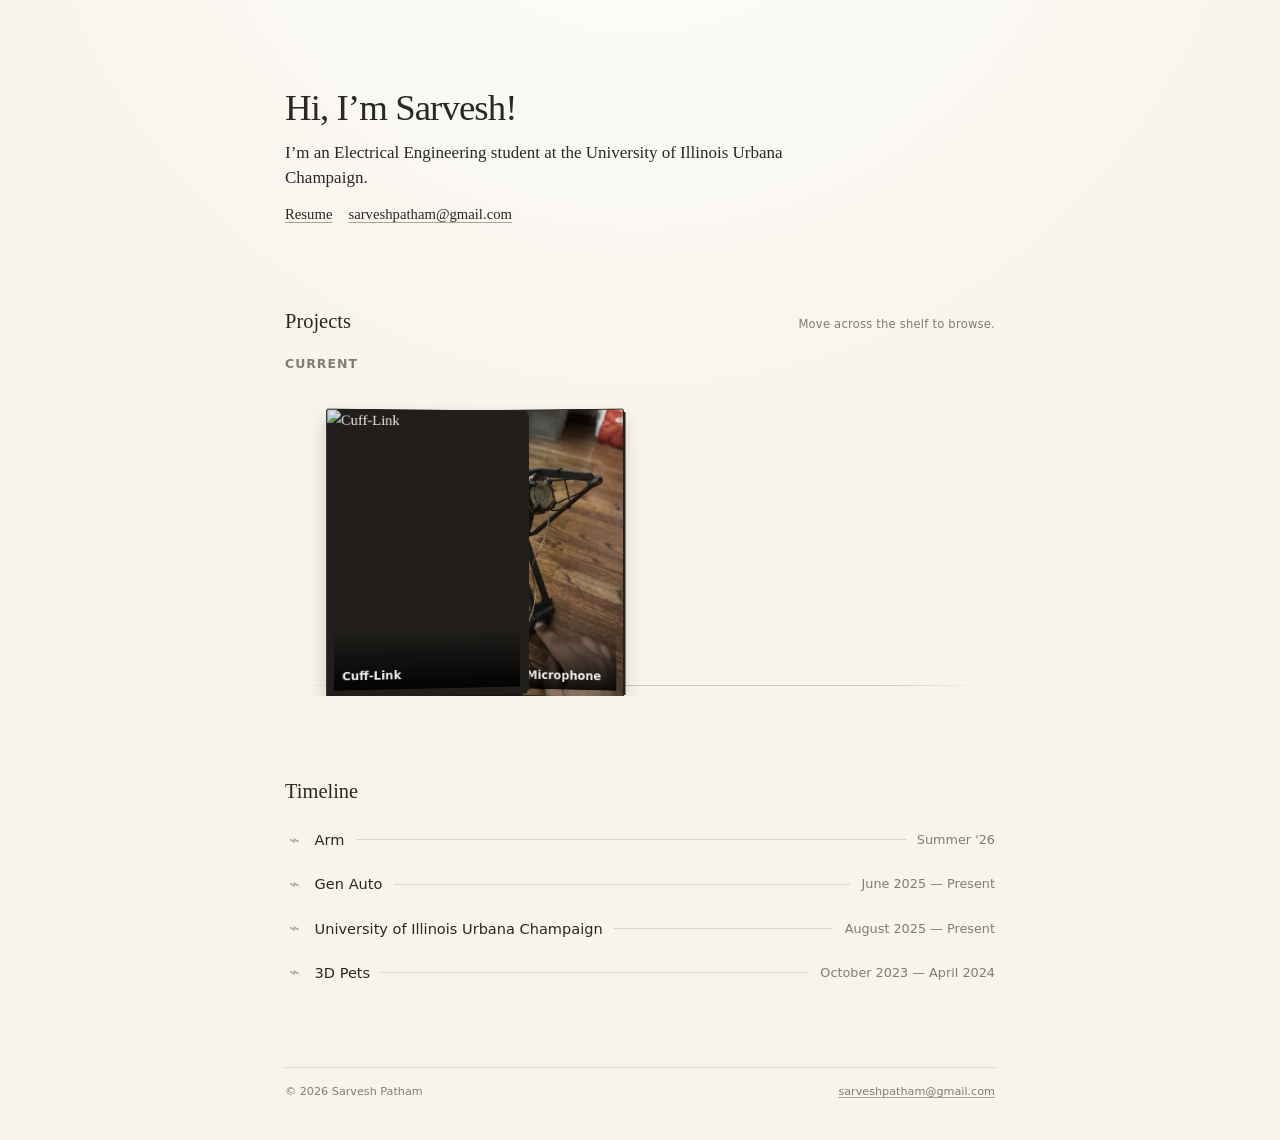
==== commit d25633e8: "website overhaul" ====
--- a/index.html
+++ b/index.html
@@ -1,453 +1,51 @@
-<!DOCTYPE html>
-<html lang="en">
-<head>
-    <meta charset="UTF-8">
-    <meta name="viewport" content="width=device-width, initial-scale=1.0">
-    <title>Sarvesh Patham - Engineering Portfolio</title>
-    
-    <!-- Tailwind CSS -->
-    <script src="https://cdn.tailwindcss.com"></script>
-    
-    <!-- Google Fonts: Inter -->
-    <link rel="preconnect" href="https://fonts.googleapis.com">
-    <link rel="preconnect" href="https://fonts.gstatic.com" crossorigin>
-    <link href="https://fonts.googleapis.com/css2?family=Inter:wght@400;500;700&display=swap" rel="stylesheet">
-
-    <style>
-        /* Keyframes for a smoother, more performant glow animation */
-        @keyframes smooth-pulse-glow {
-            0%, 100% {
-                transform: scale(1);
-                opacity: 0.7;
-            }
-            50% {
-                transform: scale(1.02); /* Slightly expand the glow layer */
-                opacity: 1;
-            }
-        }
-
-        /* The card container needs a relative position for the pseudo-element */
-        .pulse-on-hover {
-            position: relative;
-        }
-
-        /* Create a pseudo-element to act as the dedicated glow layer */
-        .pulse-on-hover::after {
-            content: '';
-            position: absolute;
-            top: 0;
-            left: 0;
-            right: 0;
-            bottom: 0;
-            border-radius: 0.75rem; /* Matches the parent card's rounded-xl */
-            /* New, smaller glow effect */
-            box-shadow: 0 0 15px rgba(179, 76, 91, 0.5);
-            opacity: 0; /* Hidden by default */
-            z-index: -1; /* Positioned behind the card content */
-            transition: opacity 0.3s ease-in-out;
-        }
-
-        /* On hover, make the glow visible and start the animation */
-        .pulse-on-hover:hover::after {
-            opacity: 1;
-            animation: smooth-pulse-glow 4s infinite ease-in-out;
-        }
-
-        /* Custom styles for the new color palette */
-        html {
-            scroll-behavior: smooth; /* Enables smooth scrolling for anchor links */
-        }
-        
-        body {
-            font-family: 'Inter', sans-serif;
-            /* New dark blue-toned purple background */
-            background-color: #2d2a5a;
-            color: #ffffff;
-        }
-        
-        /* Styles for the curved hover effect on navigation links */
-        .nav-item-container {
-            padding: 0.5rem 1rem;
-            border: 2px solid transparent; 
-            border-radius: 1.5rem; /* This creates the curved shape */
-            transition: border-color 0.3s ease-in-out, box-shadow 0.3s ease-in-out;
-            cursor: pointer;
-            text-align: center; /* Centers the text inside */
-        }
-
-        .nav-item-container:hover {
-            /* New TEAL border and shadow color on hover */
-            border-color: rgba(76, 179, 164, 0.5);
-            box-shadow: 0 0 10px rgba(76, 179, 164, 0.5);
-        }
-        
-        /* Custom scrollbar hiding */
-        .no-scrollbar::-webkit-scrollbar {
-            display: none;
-        }
-        .no-scrollbar {
-            -ms-overflow-style: none;  /* IE and Edge */
-            scrollbar-width: none;  /* Firefox */
-        }
-
-        /* New styles for the scroll buttons */
-        .scroller-btn {
-            position: absolute;
-            top: 50%;
-            transform: translateY(-50%);
-            z-index: 10;
-            background-color: rgba(179, 76, 91, 0.5); /* #B34C5B with opacity */
-            transition: all 0.3s ease;
-            width: 2rem; /* Thin width */
-            height: 6rem; /* Vertical height */
-            border-radius: 0.5rem; /* Rounded corners */
-            display: flex;
-            align-items: center;
-            justify-content: center;
-        }
-
-        .scroller-btn:hover {
-            background-color: #B34C5B;
-            box-shadow: 0 0 15px rgba(179, 76, 91, 0.7);
-        }
-    </style>
-</head>
-<body class="antialiased">
-
-    <!-- SVG Background -->
-    <svg class="fixed top-0 left-0 w-full h-full z-[-10] opacity-50" preserveAspectRatio="xMidYMid slice" viewBox="0 0 1440 800">
-        <defs>
-            <linearGradient id="skyGradient" x1="0.5" y1="0" x2="0.5" y2="1">
-                <stop offset="0%" stop-color="#2d2a5a" />
-                <stop offset="100%" stop-color="#211e42" />
-            </linearGradient>
-        </defs>
-        <rect width="1440" height="800" fill="url(#skyGradient)" />
-        <!-- Sun moved to the right -->
-        <circle cx="1250" cy="150" r="80" stroke="#B34C5B" stroke-width="2" fill="none" />
-        <path d="M-200 800 C 200 500, 400 700, 720 550 C 1000 400, 1200 650, 1640 500 L 1640 800 Z" stroke="#B34C5B" stroke-width="2" fill="none" />
-        <path d="M-100 800 C 300 600, 500 750, 820 600 C 1100 450, 1300 700, 1540 600 L 1540 800 Z" stroke="#B34C5B" stroke-width="2" fill="none" />
-    </svg>
-
-
-    <!-- Left Sidebar Navigation -->
-    <nav class="fixed top-0 left-0 h-screen w-44 bg-[#2d2a5a]/50 backdrop-blur-sm p-6 flex flex-col z-50">
-        <div class="mb-12 relative flex items-center justify-center h-20">
-            <!-- Decorative Line Art -->
-            <svg class="absolute top-0 left-0 w-full h-full text-[#B34C5B] opacity-40 pointer-events-none" viewBox="0 0 100 60" fill="none" xmlns="http://www.w3.org/2000/svg" preserveAspectRatio="none">
-                <path d="M2 20C2 8.95431 10.9543 0 22 0H78C89.0457 0 98 8.95431 98 20" stroke="currentColor" stroke-width="2"/>
-                <path d="M2 40C2 51.0457 10.9543 60 22 60H78C89.0457 60 98 51.0457 98 40" stroke="currentColor" stroke-width="2"/>
-            </svg>
-            <!-- Link now goes to the #about section -->
-            <a href="#about" class="main-nav-link text-3xl font-bold text-white hover:text-[#e08a98] transition-colors relative z-10 text-center">Sarvesh Patham</a>
-        </div>
-        <ul class="flex flex-col space-y-6">
-            <li><div class="nav-item-container" data-target="#about"><a href="#about" class="text-lg pointer-events-none">About</a></div></li>
-            <li><div class="nav-item-container" data-target="#projects"><a href="#projects" class="text-lg pointer-events-none">Projects</a></div></li>
-            <li><div class="nav-item-container" data-target="#experience"><a href="#experience" class="text-lg pointer-events-none">Experience</a></div></li>
-            <li><div class="nav-item-container" data-target="#contact"><a href="#contact" class="text-lg pointer-events-none">Contact</a></div></li>
-        </ul>
-    </nav>
-
-    <!-- Main Content Wrapper -->
-    <div class="ml-44">
-        <main class="container mx-auto px-12">
-            
-            <div id="main-content-container">
-                <!-- About Me Section -->
-                <section id="about" class="pt-8 pb-20">
-                    <div class="flex flex-col md:flex-row items-center justify-center gap-10">
-                        <!-- Dog image placeholder - now taller -->
-                        <img src="Portrait.jpg" alt="photo" class="w-full max-w-sm md:w-1/2 rounded-lg shadow-lg object-cover" style="max-height: 450px;">
-                        <!-- Biography text -->
-                        <div class="md:w-1/2 text-center md:text-left">
-                             <p class="text-xl md:text-2xl text-gray-200">
-                                Hi! I'm Sarvesh Patham, an Electrical Engineering student at the University of Illinois Urbana Champaign.
-                            </p>
-                            <!-- Resume Button -->
-                            <a href="Resume_Sarvesh_Patham.pdf" class="mt-8 inline-block bg-[#B34C5B] text-white font-bold py-2 px-8 rounded-full hover:bg-opacity-80 transition-all text-lg shadow-lg">Resume!</a>
-                        </div>
-                    </div>
-                </section>
-
-                <!-- Projects Section -->
-                <section id="projects" class="py-20">
-                    <h2 class="text-4xl font-bold text-center mb-12">Projects! -- More coming soon...</h2>
-                    <div id="projects-wrapper" class="relative">
-                        <!-- Left Scroll Button -->
-                        <button id="projects-scroll-left" class="scroller-btn left-[-1rem]">
-                            <svg class="w-6 h-6 text-white" fill="none" stroke="currentColor" viewBox="0 0 24 24" xmlns="http://www.w3.org/2000/svg"><path stroke-linecap="round" stroke-linejoin="round" stroke-width="2" d="M15 19l-7-7 7-7"></path></svg>
-                        </button>
-                        
-                        <!-- Projects Swipe Container -->
-                        <div id="projects-container" class="flex overflow-x-auto space-x-8 p-4 no-scrollbar snap-x snap-mandatory">
-                            <!-- Project Card 1 -->
-                            <div class="project-card flex-none w-10/12 md:w-2/5 bg-[#3a8c82]/80 backdrop-blur-sm rounded-xl overflow-hidden transform hover:-translate-y-1 transition-transform duration-300 pulse-on-hover snap-center">
-                                <img src="CuffLinkPhotoShoot.png" alt="Project 1 Thumbnail" class="w-full h-56 object-cover">
-                                <div class="p-6">
-                                    <h3 class="text-2xl font-bold mb-2">Cuff-Link</h3>
-                                    <p class="text-gray-300 mb-4">
-                                        An accessibility device allowing anyone to control a cursor on screen using an IMU and EMG data to click.
-                                    </p>
-                                    <a href="#project-detail-1" class="project-link text-[#B34C5B] font-semibold hover:underline">Learn More &rarr;</a>
-                                </div>
-                            </div>
-
-                            <!-- Project Card 2 -->
-                            <div class="project-card flex-none w-10/12 md:w-2/5 bg-[#3a8c82]/80 backdrop-blur-sm rounded-xl overflow-hidden transform hover:-translate-y-1 transition-transform duration-300 pulse-on-hover snap-center">
-                                <img src="Microphone.JPG" alt="Project 2 Thumbnail" class="w-full h-56 object-cover">
-                                <div class="p-6">
-                                    <h3 class="text-2xl font-bold mb-2">High Quality Microphone</h3>
-                                    <p class="text-gray-300 mb-4">
-                                        A USB-C plug and play microphone with a handmade pre-amp circuit -- outclassing $500 mics for a small fraction of the price.
-                                    </p>
-                                    <a href="#project-detail-2" class="project-link text-[#B34C5B] font-semibold hover:underline">Learn More &rarr;</a>
-                                </div>
-                            </div>
-
-                            <!-- Project Card 3 -->
-                        </div>
-                        
-                        <!-- Right Scroll Button -->
-                         <button id="projects-scroll-right" class="scroller-btn right-[-1rem]">
-                            <svg class="w-6 h-6 text-white" fill="none" stroke="currentColor" viewBox="0 0 24 24" xmlns="http://www.w3.org/2000/svg"><path stroke-linecap="round" stroke-linejoin="round" stroke-width="2" d="M9 5l7 7-7 7"></path></svg>
-                        </button>
-                    </div>
-                </section>
-
-                <!-- Experience Section -->
-                <section id="experience" class="py-20">
-                    <h2 class="text-4xl font-bold text-center mb-12">Work Experience</h2>
-                    <div class="relative">
-                        <!-- Left Scroll Button -->
-                        <button id="exp-scroll-left" class="scroller-btn left-[-1rem]">
-                            <svg class="w-6 h-6 text-white" fill="none" stroke="currentColor" viewBox="0 0 24 24" xmlns="http://www.w3.org/2000/svg"><path stroke-linecap="round" stroke-linejoin="round" stroke-width="2" d="M15 19l-7-7 7-7"></path></svg>
-                        </button>
-
-                        <!-- Experience Swipe Container -->
-                        <div id="experience-container" class="flex overflow-x-auto space-x-8 p-4 no-scrollbar snap-x snap-mandatory">
-                            <!-- Experience Card 1 -->
-                            <div class="experience-card flex-none w-10/12 md:w-2/5 bg-[#3a8c82]/80 backdrop-blur-sm rounded-lg p-6 snap-center">
-                                <h3 class="text-2xl font-bold">Gen Auto</h3>
-                                <p class="text-[#e08a98] font-semibold">Autonomy Engineer</p>
-                                <p class="text-gray-400 mb-4">June 2025 - Present</p>
-                                <ul class="list-disc list-inside text-gray-300 space-y-2">
-                                    <li>Developed LiDAR/Camera/IMU stack using NVIDIA Jetson Orin</li>
-                                    <li>Built and implemented ROS2 nodes using Python and Linux</li>
-                                    <li>Installed demo prototype for investor pitches</li>
-                                </ul>
-                            </div>
-                            <!-- Experience Card 2 -->
-                            <div class="experience-card flex-none w-10/12 md:w-2/5 bg-[#3a8c82]/80 backdrop-blur-sm rounded-lg p-6 snap-center">
-                                <h3 class="text-2xl font-bold">University of Illinois Urbana Champaign</h3>
-                                <p class="text-[#e08a98] font-semibold">Undergraduate Research Assistant</p>
-                                <p class="text-gray-400 mb-4">August 2025 - Present</p>
-                                <ul class="list-disc list-inside text-gray-300 space-y-2">
-                                    <li>Developed Python algorithms to map simulated magnetic fields to prototype MRI data</li>
-                                    <li>Designed Hall sensor mounts and pre-amp assemblies in Fusion360</li>
-                                    <li>Researched transceiver designs to improve signal clarity in low-field MRI</li>
-                                </ul>
-                            </div>
-                            <!-- Experience Card 3 -->
-                            <div class="experience-card flex-none w-10/12 md:w-2/5 bg-[#3a8c82]/80 backdrop-blur-sm rounded-lg p-6 snap-center">
-                                <h3 class="text-2xl font-bold">3D Pets</h3>
-                                <p class="text-[#e08a98] font-semibold">Engineering Intern (Part-time)</p>
-                                <p class="text-gray-400 mb-4">October 2023 - April 2024</p>
-                                <ul class="list-disc list-inside text-gray-300 space-y-2">
-                                    <li>Machined custom prosthetics, boosting production by 10%</li>
-                                    <li>Created 3D prosthetic models from LiDAR-scanned body molds</li>
-                                    <li>Established parts organization system to improve workshop workflow</li>
-                                </ul>
-                            </div>
-                        </div>
-
-                        <!-- Right Scroll Button -->
-                        <button id="exp-scroll-right" class="scroller-btn right-[-1rem]">
-                            <svg class="w-6 h-6 text-white" fill="none" stroke="currentColor" viewBox="0 0 24 24" xmlns="http://www.w3.org/2000/svg"><path stroke-linecap="round" stroke-linejoin="round" stroke-width="2" d="M9 5l7 7-7 7"></path></svg>
-                        </button>
-                    </div>
-                </section>
-
-                <!-- Contact Section (Placeholder) -->
-                <section id="contact" class="text-center py-20">
-                     <h2 class="text-4xl font-bold text-center mb-6">Contact Me</h2>
-                     <p class="text-xl text-gray-300 mb-8">Please reach out! (You won't regret it)</p>
-                     <a href="mailto:sarveshpatham@gmail.com" class="mt-8 inline-block bg-[#B34C5B] text-white font-bold py-3 px-8 rounded-lg text-lg hover:bg-opacity-80 transition-all" onclick = "navigator.clipboard.writeText('sarveshpatham@gmail.com'); alert('Copied Email!'); return false;">
-                        sarveshpatham@gmail.com
-                    </a>
-                </section>
-            </div>
-
-            <!-- Hidden Project Detail Sections -->
-            <div id="project-details-container" class="hidden">
-                <!-- Project 1 Detail Page -->
-                <section id="project-detail-1" class="project-detail-page hidden py-8">
-                    <button class="back-to-projects-btn text-[#e08a98] font-semibold hover:underline mb-8">&larr; Back to Projects</button>
-                    <h2 class="text-5xl font-bold mb-4">Cuff-Link</h2>
-                    <img src="CuffLinkPhotoShoot.png" alt="Cuff-Link" class="w-1/2 rounded-lg shadow-lg mb-8">
-                    <div class="grid grid-cols-1 md:grid-cols-3 gap-8">
-                        <div class="md:col-span-2">
-                            <h3 class="text-3xl font-bold mb-4">What is it?</h3>
-                            <p class="text-lg text-gray-300 leading-relaxed">
-                                The Cuff-Link is a device I thought up when I realized that there's no one size fits all mouse for people with disabilities. 
-                                It works via an IMU and EMG strapped to the wrist of the user using the band. The IMU's yaw, pitch, and roll is used to control
-                                the movement of a onscreen cursor, and the EMG reads muscle contractions and sends a click command after it exceeds a certain threshold.
-                                All of this data is fed to the computer via BLE, where a python script running on the computer controls the mouse. (We also added an
-                                optional finger controller for more precision).
-                            </p>
-                        </div>
-                        <div>
-                            <h3 class="text-3xl font-bold mb-4">Key Technologies</h3>
-                            <ul class="list-disc list-inside text-lg text-gray-300 space-y-2">
-                                <li>ESP32 (using Arduino IDE)</li>
-                                <li>Python</li>
-                                <li>Circuit Design</li>
-                                <li>Sensor Processing(EMG, IMU)</li>
-                                <li>Fusion360 (CAD) + 3D Printing</li>
-                            </ul>
-                        </div>
-                    </div>
-                </section>
-
-                <!-- Project 2 Detail Page (Template) -->
-                <section id="project-detail-2" class="project-detail-page hidden py-8">
-                    <button class="back-to-projects-btn text-[#e08a98] font-semibold hover:underline mb-8">&larr; Back to Projects</button>
-                    <h2 class="text-5xl font-bold mb-4">USB-C Microphone</h2>
-                    <img src="Microphone.JPG" alt="Microphone" class="w-1/2 rounded-lg shadow-lg mb-8">
-                    <div class="grid grid-cols-1 md:grid-cols-3 gap-8">
-                        <div class="md:col-span-2">
-                            <p class="text-lg text-gray-300 leading-relaxed">
-                                This is something I've wanted to build for a while because for the longest time I wanted to buy a good sounding microphone. Unfortunately, these do not come cheap, so I figured why not build it? 
-                                This project had two main steps to it, building the pre-amp + USB-C conversion circuit, and building the encapsulation for the microphone capsule itself.
-                                 I decided to go with the JLI-2555, a cheap capsule running around $12, but very high quality for the price (used in microphones $500+!). Working with a friend, we developed a CAD model for the microphone itself, then built the pre-amp
-                                 using a PCB designed in KiCAD, and soldered it all up with some good old fashioned elbow grease.
-                            </p>
-                        </div>
-                        <div>
-                            <h3 class="text-3xl font-bold mb-4">Key Technologies</h3>
-                            <ul class="list-disc list-inside text-lg text-gray-300 space-y-2">
-                                <li>KiCAD</li>
-                                <li>Fusion360</li>
-                                <li>Circuit Design</li>
-                                <li>Soldering</li>
-                                <li>3D Printing</li>
-                            </ul>
-                        </div>
-                </section>
-
-                <!-- Project 3 Detail Page (Template) -->
-
-        </main>
-
-        <!-- Footer -->
-        <footer class="bg-gray-900 bg-opacity-50 mt-20">
-            <div class="container mx-auto px-6 py-8 text-center text-gray-400">
-                <p>&copy; Sarvesh Patham. All Rights Reserved.</p>
-                <p class="mt-2">Built with HTML & Tailwind CSS</p>
-            </div>
-        </footer>
-    </div>
-
-    <script>
-        // --- Page Navigation Logic ---
-        const mainContentContainer = document.getElementById('main-content-container');
-        const projectDetailsContainer = document.getElementById('project-details-container');
-        const projectLinks = document.querySelectorAll('.project-link');
-        const backButtons = document.querySelectorAll('.back-to-projects-btn');
-        const navItemContainers = document.querySelectorAll('.nav-item-container');
-        const mainNameLink = document.querySelector('a.main-nav-link');
-
-        function showProjectPage(projectId) {
-            mainContentContainer.classList.add('hidden');
-            projectDetailsContainer.classList.remove('hidden');
-            
-            document.querySelectorAll('.project-detail-page').forEach(page => {
-                page.classList.add('hidden');
-            });
-
-            const targetPage = document.querySelector(projectId);
-            if (targetPage) {
-                targetPage.classList.remove('hidden');
-                window.scrollTo(0, 0);
-            }
-        }
-
-        function showMainContent() {
-            projectDetailsContainer.classList.add('hidden');
-            mainContentContainer.classList.remove('hidden');
-        }
-
-        projectLinks.forEach(link => {
-            link.addEventListener('click', (e) => {
-                e.preventDefault();
-                showProjectPage(link.getAttribute('href'));
-            });
-        });
-
-        backButtons.forEach(button => {
-            button.addEventListener('click', (e) => {
-                e.preventDefault();
-                showMainContent();
-                const projectsSection = document.getElementById('projects');
-                projectsSection.scrollIntoView({ behavior: 'smooth', block: 'start' });
-            });
-        });
-
-        // Corrected Scroll Logic for Sidebar
-        function handleNavClick(targetId) {
-             const targetElement = document.querySelector(targetId);
-            if (!targetElement) return;
-
-            if (mainContentContainer.classList.contains('hidden')) {
-                showMainContent();
-                requestAnimationFrame(() => {
-                     targetElement.scrollIntoView({ behavior: 'smooth', block: 'start' });
-                });
-            } else {
-                targetElement.scrollIntoView({ behavior: 'smooth', block: 'start' });
-            }
-        }
-
-        navItemContainers.forEach(container => {
-            container.addEventListener('click', () => {
-                handleNavClick(container.querySelector('a').getAttribute('href'));
-            });
-        });
-
-        if(mainNameLink) {
-            mainNameLink.addEventListener('click', (e) => {
-                e.preventDefault();
-                handleNavClick(mainNameLink.getAttribute('href'));
-            });
-        }
-
-
-        // --- Generic Snap Scroller ---
-        function setupSnapScroller(containerId, leftBtnId, rightBtnId, cardSelector) {
-            const container = document.getElementById(containerId);
-            const leftBtn = document.getElementById(leftBtnId);
-            const rightBtn = document.getElementById(rightBtnId);
-
-            if (container && leftBtn && rightBtn) {
-                const cards = container.querySelectorAll(cardSelector);
-                if (cards.length === 0) return;
-
-                const cardWidth = cards[0].offsetWidth;
-                const gap = parseInt(window.getComputedStyle(container).gap, 10) || 32;
-                
-                rightBtn.addEventListener('click', () => {
-                    container.scrollBy({ left: cardWidth + gap, behavior: 'smooth' });
-                });
-
-                leftBtn.addEventListener('click', () => {
-                    container.scrollBy({ left: -(cardWidth + gap), behavior: 'smooth' });
-                });
-            }
-        }
-        setupSnapScroller('experience-container', 'exp-scroll-left', 'exp-scroll-right', '.experience-card');
-        setupSnapScroller('projects-container', 'projects-scroll-left', 'projects-scroll-right', '.project-card');
-
-    </script>
-
-</body>
-</html>+<!doctype html>
+<html lang="en">
+<head>
+  <meta charset="utf-8">
+  <meta name="viewport" content="width=device-width, initial-scale=1">
+  <meta name="description" content="Sarvesh Patham — electrical engineer building accessible hardware, robotics, and embedded systems.">
+  <title>Sarvesh Patham — Engineer</title>
+  <link rel="stylesheet" href="styles.css">
+  <script src="app.js" defer></script>
+</head>
+<body>
+  <main class="site-shell">
+    <header class="intro" aria-labelledby="intro-title">
+      <div>
+        <h1 id="intro-title">Hi, I’m Sarvesh!</h1>
+        <p>
+          I’m an Electrical Engineering student at the University of Illinois Urbana Champaign.
+        </p>
+        <nav class="intro__links" aria-label="Personal links">
+          <a href="spatham_resume_s.pdf">Resume</a>
+          <a class="copy-email" href="mailto:sarveshpatham@gmail.com">sarveshpatham@gmail.com</a>
+        </nav>
+      </div>
+    </header>
+
+    <section class="projects" aria-labelledby="projects-title">
+      <div class="section-heading">
+        <h2 id="projects-title">Projects</h2>
+        <p>Move across the shelf to browse.</p>
+      </div>
+      <div id="project-shelves" class="project-shelves" aria-live="polite">
+        <p class="loading-message">Loading projects…</p>
+      </div>
+    </section>
+
+    <section class="timeline" aria-labelledby="timeline-title">
+      <div class="section-heading">
+        <h2 id="timeline-title">Timeline</h2>
+      </div>
+      <ol id="timeline-list" class="timeline-list">
+        <li class="loading-message">Loading timeline…</li>
+      </ol>
+    </section>
+
+    <footer class="footer">
+      <span>© <span id="current-year"></span> Sarvesh Patham</span>
+      <a class="copy-email" href="mailto:sarveshpatham@gmail.com">sarveshpatham@gmail.com</a>
+    </footer>
+  </main>
+</body>
+</html>
--- a/styles.css
+++ b/styles.css
@@ -0,0 +1,445 @@
+:root {
+  --paper: #f7f4ea;
+  --ink: #292824;
+  --muted: #817d71;
+  --hairline: #dcd6c8;
+  --accent: #8a2d21;
+  --shadow: rgba(46, 39, 28, 0.22);
+  color-scheme: light;
+}
+
+* {
+  box-sizing: border-box;
+}
+
+html {
+  scroll-behavior: smooth;
+}
+
+body {
+  margin: 0;
+  min-width: 320px;
+  background:
+    radial-gradient(circle at 50% -20%, rgba(255, 255, 255, 0.92), transparent 45rem),
+    var(--paper);
+  color: var(--ink);
+  font-family: Georgia, "Times New Roman", serif;
+  font-size: 17px;
+  line-height: 1.52;
+}
+
+a {
+  color: inherit;
+  text-decoration-color: #aaa292;
+  text-underline-offset: 0.18em;
+}
+
+a:hover {
+  text-decoration-color: var(--accent);
+}
+
+.site-shell {
+  width: min(100% - 2rem, 710px);
+  margin: 0 auto;
+  padding: clamp(2.25rem, 7vw, 5.5rem) 0 2.5rem;
+}
+
+.intro {
+  max-width: 36rem;
+}
+
+h1,
+h2,
+h3,
+p {
+  margin-top: 0;
+}
+
+h1 {
+  margin-bottom: 0.7rem;
+  font-size: clamp(1.7rem, 4vw, 2.3rem);
+  font-weight: 400;
+  letter-spacing: -0.025em;
+  line-height: 1.1;
+}
+
+.intro p {
+  max-width: 34rem;
+  margin-bottom: 0.75rem;
+}
+
+.intro__links {
+  display: flex;
+  gap: 1rem;
+  font-size: 0.92rem;
+}
+
+.projects,
+.timeline {
+  margin-top: clamp(3rem, 8vw, 5rem);
+}
+
+.section-heading {
+  display: flex;
+  align-items: baseline;
+  justify-content: space-between;
+  gap: 1rem;
+  margin-bottom: 0.7rem;
+}
+
+.section-heading h2 {
+  margin: 0;
+  font-size: 1.28rem;
+  font-weight: 400;
+}
+
+.section-heading p {
+  margin: 0;
+  color: var(--muted);
+  font: 0.72rem/1.2 ui-sans-serif, system-ui, sans-serif;
+  letter-spacing: 0.02em;
+}
+
+.project-shelf-group {
+  margin-top: 1.25rem;
+}
+
+.project-shelf-group + .project-shelf-group {
+  margin-top: 2.25rem;
+}
+
+.project-shelf-title {
+  margin: 0;
+  color: var(--muted);
+  font: 600 0.78rem/1.2 ui-sans-serif, system-ui, sans-serif;
+  letter-spacing: 0.08em;
+  text-transform: uppercase;
+}
+
+.project-shelf {
+  position: relative;
+  display: flex;
+  align-items: end;
+  min-height: 372px;
+  margin-top: -4.5rem;
+  padding: 2.2rem 1.5rem 1rem;
+  overflow: hidden;
+  perspective: 1000px;
+  touch-action: pan-y;
+  user-select: none;
+}
+
+.project-shelf::after {
+  position: absolute;
+  right: 1rem;
+  bottom: 0.65rem;
+  left: 1rem;
+  height: 1px;
+  background: linear-gradient(90deg, transparent, #cfc6b5 15%, #cfc6b5 85%, transparent);
+  content: "";
+}
+
+.project-tape {
+  --distance: 1;
+  --side: 1;
+  position: relative;
+  z-index: calc(20 - var(--distance));
+  flex: 0 0 clamp(181px, 37.5vw, 238px);
+  height: clamp(273px, 55vw, 345px);
+  margin-right: clamp(-140px, -20vw, -94px);
+  border-radius: 3px;
+  outline: none;
+  transform:
+    translateY(calc(var(--distance) * 16px))
+    rotateY(calc(var(--side) * var(--distance) * -7deg))
+    scale(calc(1 - var(--distance) * 0.17));
+  transform-origin: bottom center;
+  transition: transform 260ms cubic-bezier(.2, .8, .2, 1), filter 260ms ease;
+  filter: saturate(calc(1 - var(--distance) * 0.22)) brightness(calc(1 - var(--distance) * 0.08));
+}
+
+.project-tape:last-child {
+  margin-right: 0;
+}
+
+.project-tape__link {
+  position: absolute;
+  inset: 0;
+  display: block;
+  border-radius: inherit;
+  color: white;
+  text-decoration: none;
+  transform-style: preserve-3d;
+}
+
+.project-tape__link::before,
+.project-tape__link::after {
+  position: absolute;
+  content: "";
+  pointer-events: none;
+}
+
+.project-tape__link::before {
+  inset: 4px -8px 4px 100%;
+  border-radius: 0 3px 3px 0;
+  background: #25231f;
+  transform: rotateY(75deg);
+  transform-origin: left;
+}
+
+.project-tape__link::after {
+  inset: auto 5px -8px 5px;
+  height: 8px;
+  border-radius: 0 0 3px 3px;
+  background: #191816;
+  transform: skewX(-35deg);
+  transform-origin: top;
+}
+
+.project-tape__media {
+  position: absolute;
+  inset: 0;
+  width: 100%;
+  height: 100%;
+  border: 1px solid rgba(39, 34, 28, 0.5);
+  border-radius: inherit;
+  background: #24211d;
+  box-shadow: 0 12px 20px var(--shadow);
+  object-fit: cover;
+  pointer-events: none;
+}
+
+video.project-tape__media {
+  opacity: 0;
+  transition: opacity 180ms ease;
+}
+
+.project-tape.has-video.is-active video.project-tape__media {
+  opacity: 1;
+}
+
+.project-tape__label {
+  position: absolute;
+  right: 0.55rem;
+  bottom: 0.55rem;
+  left: 0.55rem;
+  padding: 2.8rem 0.6rem 0.55rem;
+  background: linear-gradient(transparent, rgba(0, 0, 0, 0.88));
+  opacity: 1;
+  pointer-events: none;
+  transform: translateY(0);
+}
+
+.project-tape__title {
+  display: block;
+  font: 600 0.86rem/1.2 ui-sans-serif, system-ui, sans-serif;
+}
+
+.project-tape__description {
+  display: -webkit-box;
+  max-height: 0;
+  margin-top: 0;
+  overflow: hidden;
+  font: 0.68rem/1.35 ui-sans-serif, system-ui, sans-serif;
+  opacity: 0;
+  transform: translateY(4px);
+  transition: max-height 180ms ease, margin 180ms ease, opacity 180ms ease, transform 180ms ease;
+  -webkit-box-orient: vertical;
+  -webkit-line-clamp: 3;
+}
+
+.project-tape.is-active .project-tape__description,
+.project-tape:focus-within .project-tape__description {
+  max-height: 3.5rem;
+  margin-top: 0.25rem;
+  opacity: 1;
+  transform: translateY(0);
+}
+
+.project-tape__tooltip {
+  position: absolute;
+  top: -2.2rem;
+  left: 50%;
+  z-index: 50;
+  width: max-content;
+  max-width: 220px;
+  padding: 0.35rem 0.55rem;
+  border-radius: 4px;
+  background: #252421;
+  color: white;
+  font: 0.7rem/1.25 ui-sans-serif, system-ui, sans-serif;
+  opacity: 0;
+  transform: translate(-50%, 5px);
+  transition: opacity 160ms ease 120ms, transform 160ms ease 120ms;
+  pointer-events: none;
+  transform: translate(-50%, 5px);
+}
+
+.project-tape__tooltip::after {
+  position: absolute;
+  top: 100%;
+  left: 50%;
+  border: 5px solid transparent;
+  border-top-color: #252421;
+  content: "";
+  transform: translateX(-50%);
+}
+
+.project-tape.is-active .project-tape__tooltip,
+.project-tape:focus-within .project-tape__tooltip {
+  opacity: 1;
+  transform: translate(-50%, 0);
+}
+
+.timeline-list {
+  margin: 0;
+  padding: 0;
+  list-style: none;
+}
+
+.timeline-item {
+  border-bottom: 1px solid transparent;
+}
+
+.timeline-item__button {
+  display: grid;
+  grid-template-columns: 1.15rem auto 1fr auto;
+  gap: 0.7rem;
+  align-items: center;
+  width: 100%;
+  min-height: 2.7rem;
+  padding: 0;
+  border: 0;
+  background: transparent;
+  color: inherit;
+  font: 0.91rem/1.2 ui-sans-serif, system-ui, sans-serif;
+  text-align: left;
+  cursor: pointer;
+}
+
+.timeline-item__mark {
+  color: #aaa599;
+  font-family: Georgia, serif;
+  font-size: 1.15rem;
+  text-align: center;
+  transition: color 160ms ease, transform 160ms ease;
+}
+
+.timeline-item__rule {
+  height: 1px;
+  background: var(--hairline);
+}
+
+.timeline-item__date {
+  color: var(--muted);
+  font-size: 0.8rem;
+}
+
+.timeline-item__details {
+  display: grid;
+  grid-template-rows: 0fr;
+  margin-left: 1.85rem;
+  color: #5e5a51;
+  transition: grid-template-rows 220ms ease;
+}
+
+.timeline-item__details > div {
+  overflow: hidden;
+}
+
+.timeline-item__details p {
+  margin: 0 0 0.2rem;
+  font: 600 0.78rem/1.4 ui-sans-serif, system-ui, sans-serif;
+}
+
+.timeline-item__details ul {
+  margin: 0.15rem 0 1rem;
+  padding-left: 1.1rem;
+  font: 0.78rem/1.55 ui-sans-serif, system-ui, sans-serif;
+}
+
+.timeline-item.is-open {
+  border-bottom-color: var(--hairline);
+}
+
+.timeline-item.is-open .timeline-item__mark {
+  color: var(--accent);
+  transform: rotate(45deg);
+}
+
+.timeline-item.is-open .timeline-item__details {
+  grid-template-rows: 1fr;
+}
+
+.loading-message,
+.error-message {
+  color: var(--muted);
+  font: 0.8rem/1.4 ui-sans-serif, system-ui, sans-serif;
+}
+
+.error-message {
+  color: var(--accent);
+}
+
+.footer {
+  display: flex;
+  justify-content: space-between;
+  gap: 1rem;
+  margin-top: 4.5rem;
+  padding-top: 1rem;
+  border-top: 1px solid var(--hairline);
+  color: var(--muted);
+  font: 0.7rem/1.4 ui-sans-serif, system-ui, sans-serif;
+}
+
+@media (max-width: 560px) {
+  .site-shell {
+    width: min(100% - 1.4rem, 710px);
+    padding-top: 2rem;
+  }
+
+  .section-heading p {
+    display: none;
+  }
+
+  .project-shelf {
+    min-height: 315px;
+    margin-top: -3.5rem;
+    padding-inline: 0.25rem;
+    overflow-x: auto;
+    scrollbar-width: none;
+  }
+
+  .project-shelf::-webkit-scrollbar {
+    display: none;
+  }
+
+  .project-tape {
+    flex-basis: 188px;
+    height: 281px;
+    margin-right: -90px;
+  }
+
+  .timeline-item__button {
+    grid-template-columns: 1rem auto 1fr auto;
+    gap: 0.45rem;
+    font-size: 0.8rem;
+  }
+
+  .timeline-item__date {
+    font-size: 0.7rem;
+  }
+
+  .footer {
+    flex-direction: column;
+  }
+}
+
+@media (prefers-reduced-motion: reduce) {
+  *,
+  *::before,
+  *::after {
+    scroll-behavior: auto !important;
+    transition-duration: 0.01ms !important;
+  }
+}
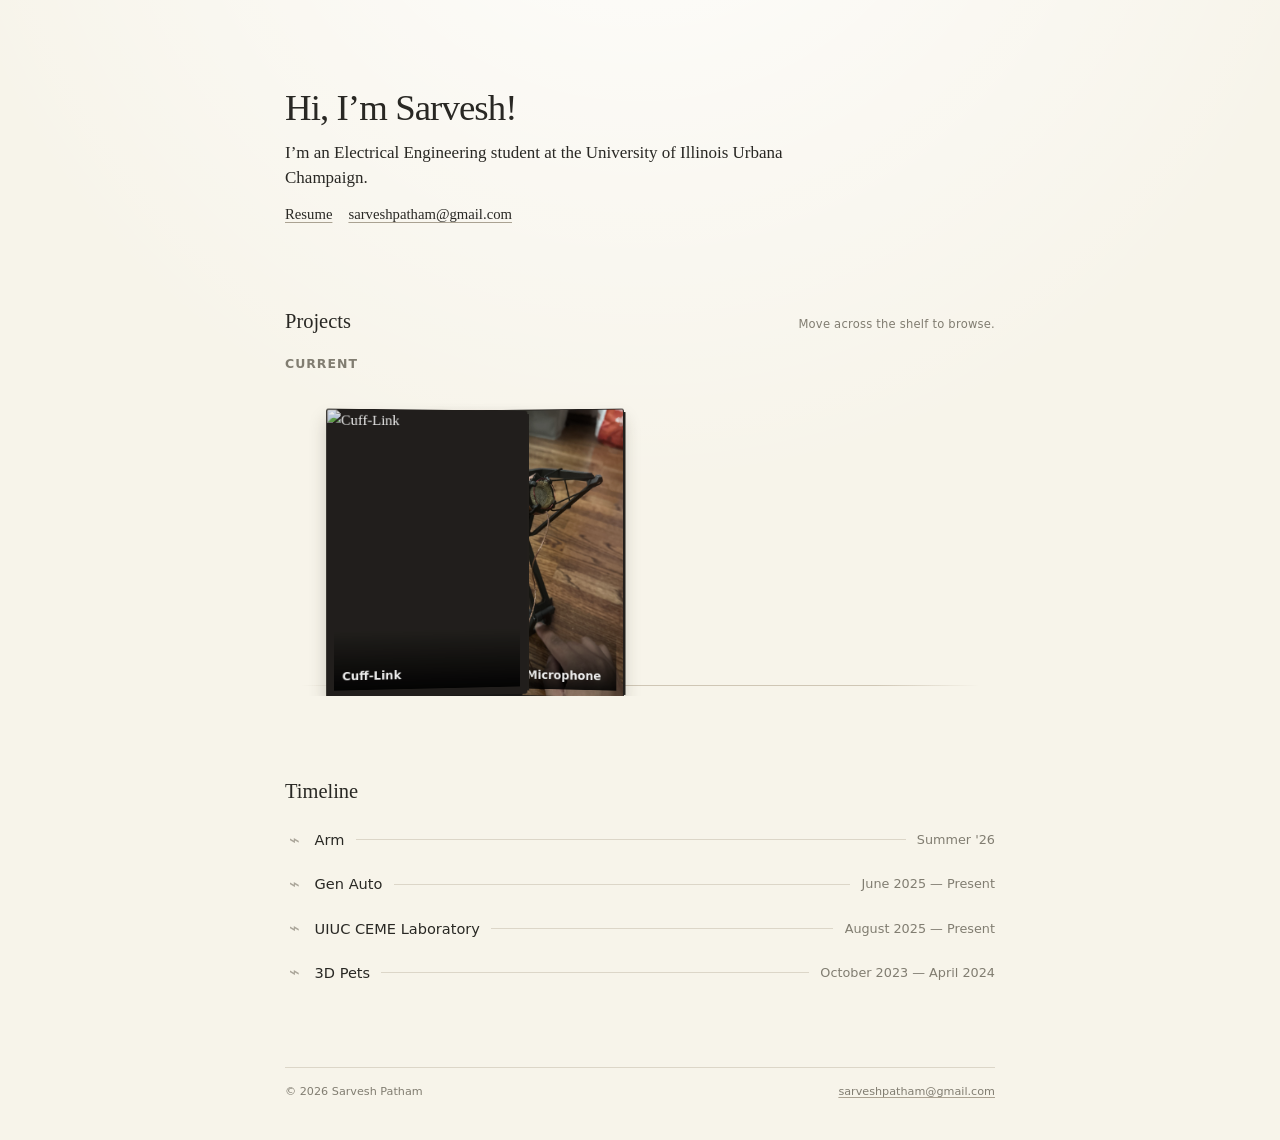
==== commit 0c867983: "resume opens in new tab" ====
--- a/index.html
+++ b/index.html
@@ -17,7 +17,7 @@
           I’m an Electrical Engineering student at the University of Illinois Urbana Champaign.
         </p>
         <nav class="intro__links" aria-label="Personal links">
-          <a href="spatham_resume_s.pdf">Resume</a>
+          <a href="spatham_resume_s.pdf" target="_blank" rel="noopener">Resume</a>
           <a class="copy-email" href="mailto:sarveshpatham@gmail.com">sarveshpatham@gmail.com</a>
         </nav>
       </div>
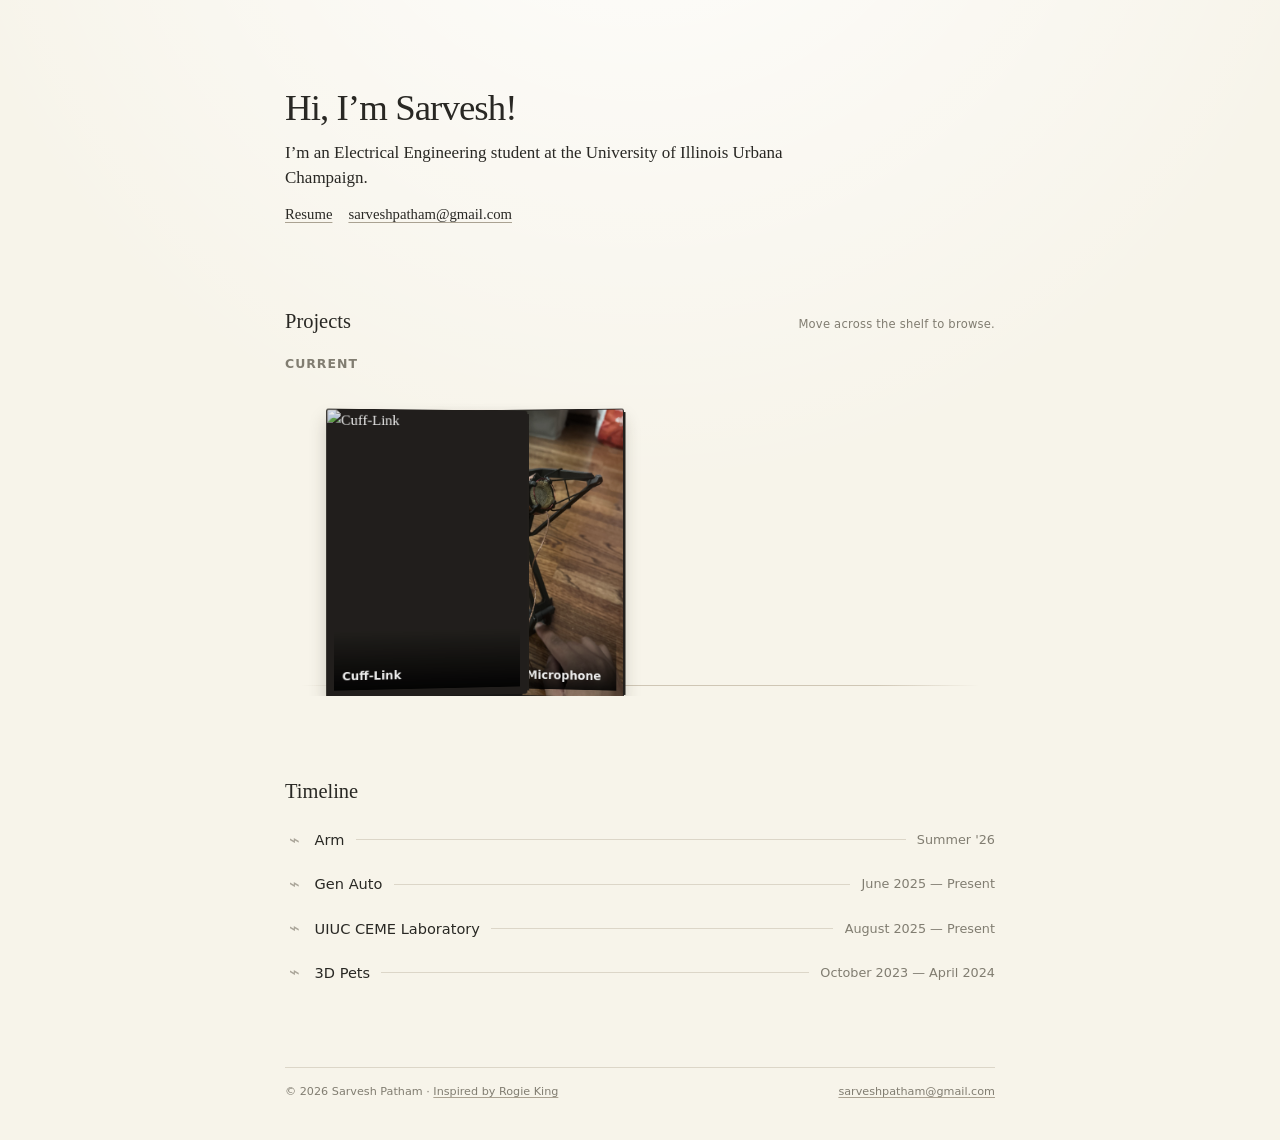
==== commit 1a193244: "credits" ====
--- a/index.html
+++ b/index.html
@@ -43,7 +43,10 @@
     </section>
 
     <footer class="footer">
-      <span>© <span id="current-year"></span> Sarvesh Patham</span>
+      <span>
+        © <span id="current-year"></span> Sarvesh Patham ·
+        <a href="https://rog.ie/" target="_blank" rel="noopener">Inspired by Rogie King</a>
+      </span>
       <a class="copy-email" href="mailto:sarveshpatham@gmail.com">sarveshpatham@gmail.com</a>
     </footer>
   </main>
